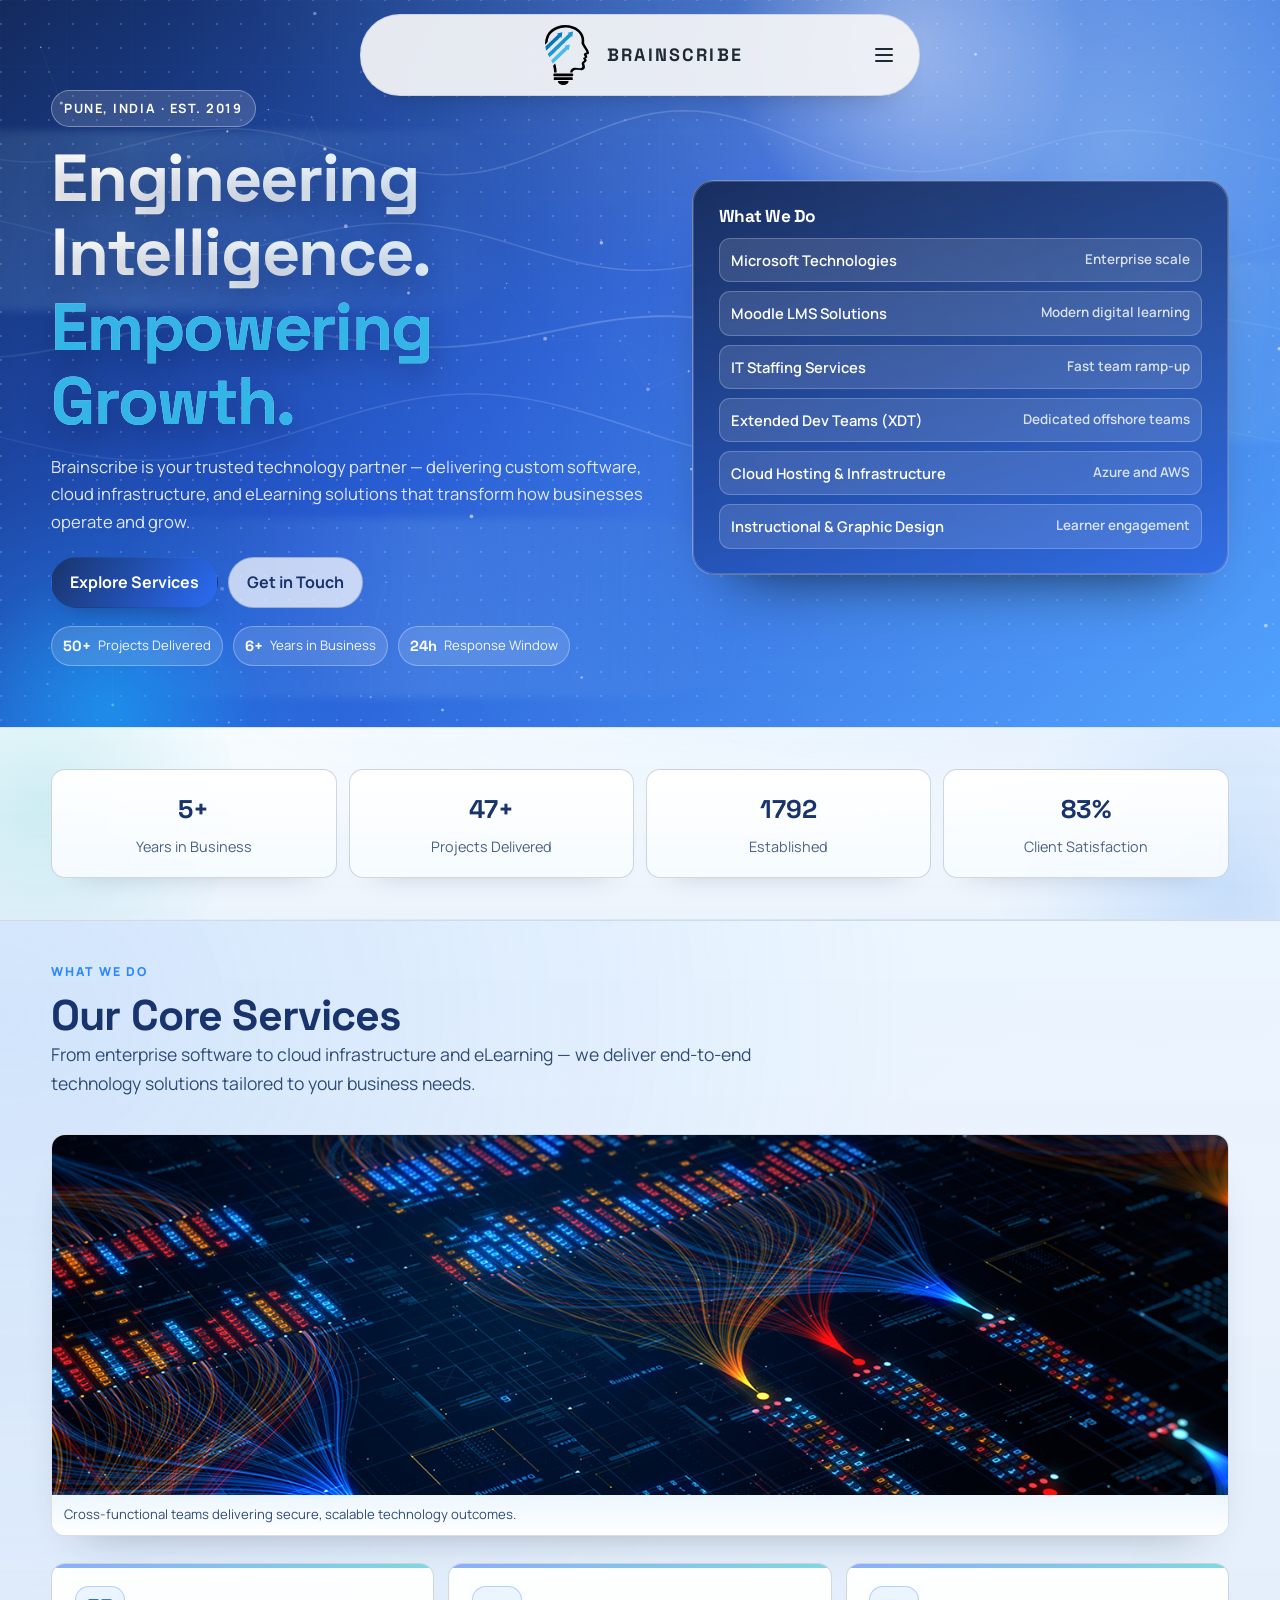
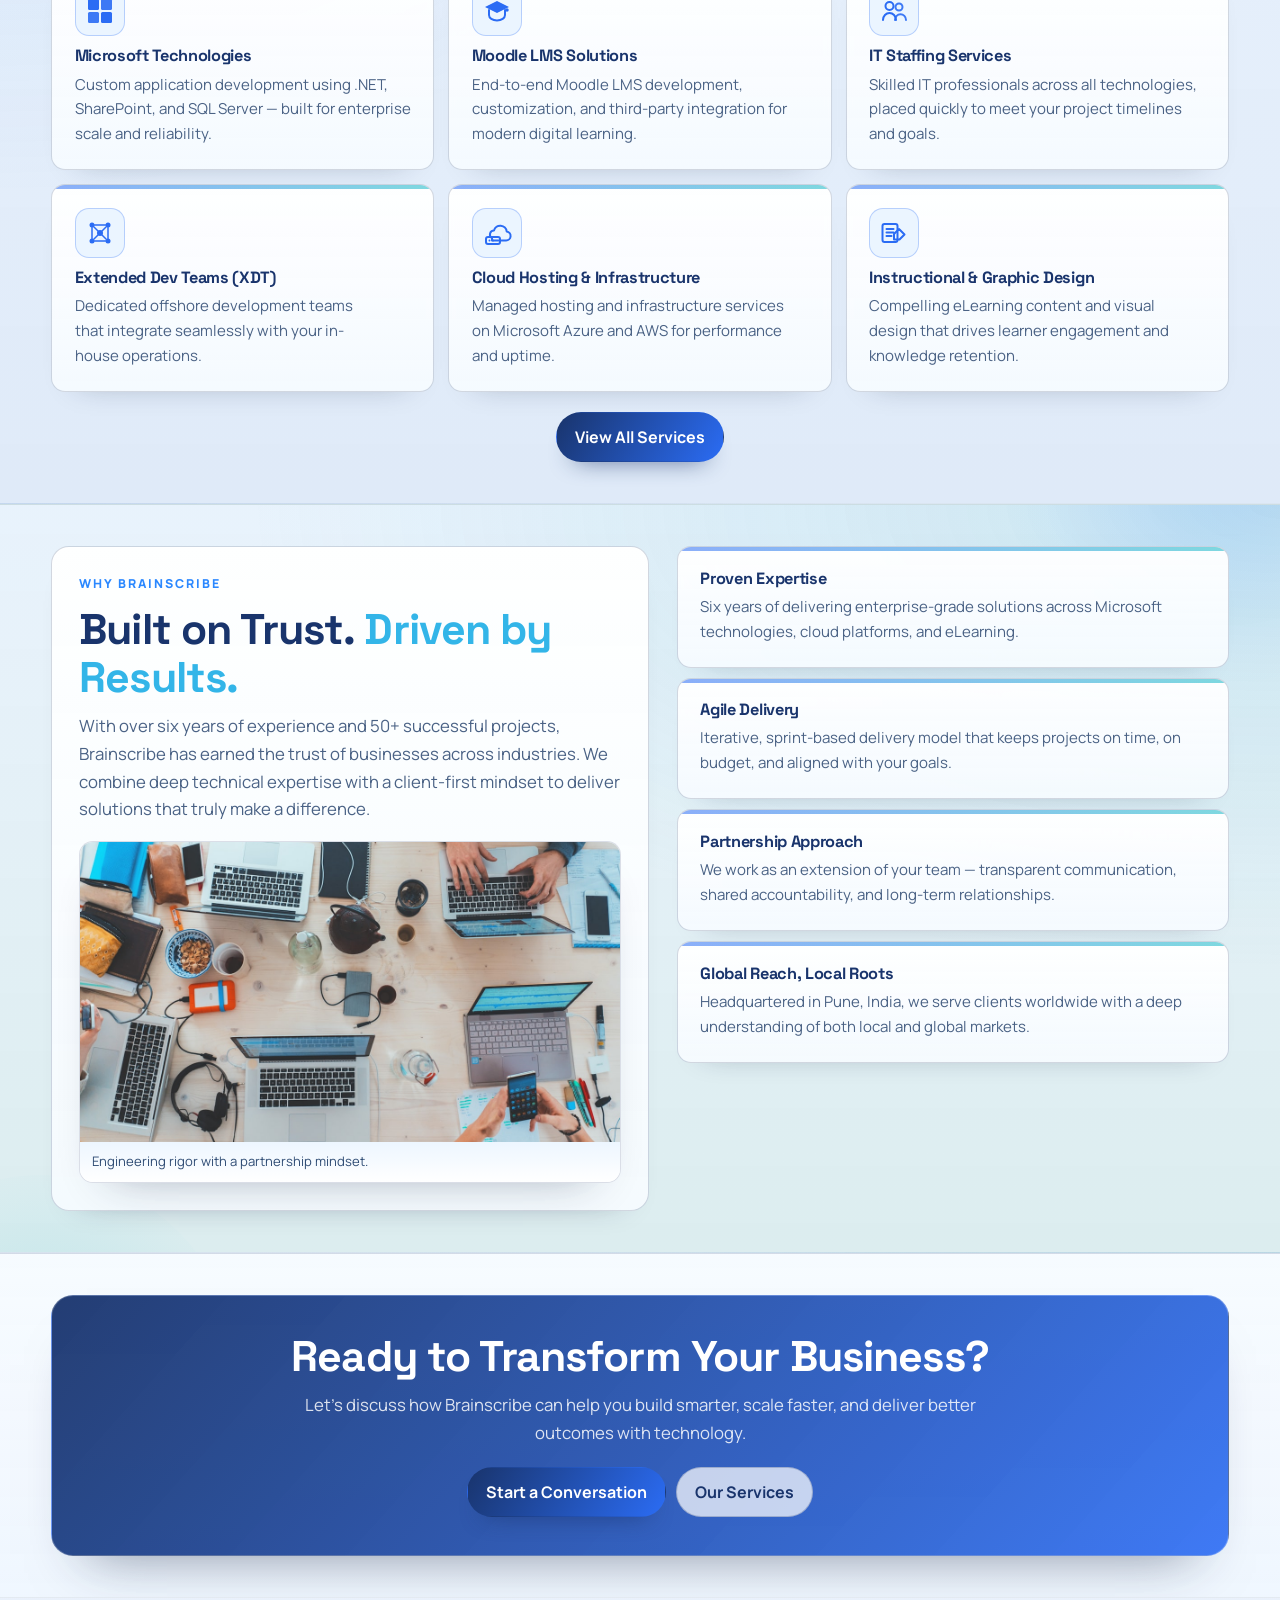
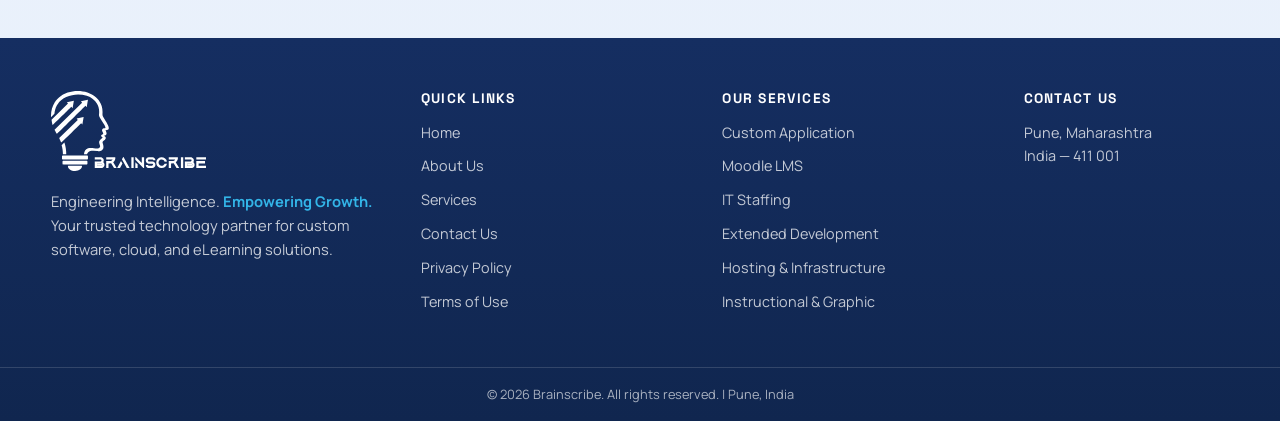
==== index.html @ a289b47d "added icons in index" ====
<!doctype html>
<html lang="en">
<head>
  <meta charset="UTF-8">
  <meta name="viewport" content="width=device-width, initial-scale=1.0">
  <title>Brainscribe Solutions LLP — IT Services & Custom Application Development</title>
  <link rel="preconnect" href="https://fonts.googleapis.com">
  <link rel="preconnect" href="https://fonts.gstatic.com" crossorigin>
  <link href="https://fonts.googleapis.com/css2?family=Manrope:wght@400;600;700;800&family=Space+Grotesk:wght@500;600;700&display=swap" rel="stylesheet">
  <link rel="stylesheet" href="styles.css">
</head>
<body class="home-page">
<header class="site-header">
    <div class="container top">
      <span class="top-spacer" aria-hidden="true"></span>
      <a class="center-brand" href="index.html" aria-label="Brainscribe Home">
        <img class="center-brand-mark" src="images/Brainscribe-Logo-Head.svg" alt="" aria-hidden="true">
        <span>Brainscribe</span>
      </a>
      <button class="menu-btn" id="menuBtn" aria-expanded="false" aria-label="Menu">
        <svg width="20" height="20" viewBox="0 0 20 20" fill="none"><path d="M3 5.5H17M3 10H17M3 14.5H17" stroke="currentColor" stroke-width="1.8" stroke-linecap="round"/></svg>
      </button>
      <nav class="nav-links" id="menu" aria-hidden="true">
        <div class="menu-panel" role="dialog" aria-modal="true" aria-label="Site menu">
          <div class="menu-shell">
            <div class="menu-head">
              <a class="menu-brand" href="index.html" aria-label="Brainscribe Home"><img class="menu-brand-mark" src="images/Brainscribe-Logo-Head.svg" alt="Brainscribe"></a>
              <p class="menu-title">Brainscribe</p>
              <button class="menu-close" type="button" aria-label="Close menu">&times;</button>
            </div>
            <div class="menu-body">
              <div class="menu-links-col">
                <a class="active" href="index.html"><span class="menu-link-title">Home</span><span class="menu-link-meta">Start here</span></a>
                <a href="about.html"><span class="menu-link-title">About Us</span><span class="menu-link-meta">Who we are</span></a>
                <a href="services.html"><span class="menu-link-title">Services</span><span class="menu-link-meta">What we do</span></a>
                <div class="menu-service-links">
                  <a class="menu-sub-link" href="service-custom-application.html">01. Custom Application</a>
                  <a class="menu-sub-link" href="service-moodle-lms.html">02. Moodle LMS</a>
                  <a class="menu-sub-link" href="service-it-staffing.html">03. IT Staffing</a>
                  <a class="menu-sub-link" href="service-extended-development.html">04. Extended Development</a>
                  <a class="menu-sub-link" href="service-hosting-infrastructure.html">05. Hosting &amp; Infrastructure</a>
                  <a class="menu-sub-link" href="service-instructional-graphic.html">06. Instructional &amp; Graphic</a>
                </div>
                <a href="contact.html"><span class="menu-link-title">Contact Us</span><span class="menu-link-meta">Let's talk</span></a>
                <a class="menu-cta-btn" href="contact.html">
                  <span>Get in Touch</span>
                  <span aria-hidden="true">&rarr;</span>
                </a>
              </div>
              <a class="menu-story-card" href="about.html">
                <img src="images/about-strategy-session.jpg" alt="Brainscribe team at work">
                <span class="menu-story-chip">Our Story</span>
                <span class="menu-story-meta">Engineering Intelligence. Empowering Growth.</span>
              </a>
            </div>
            <div class="menu-foot">
              <span class="menu-foot-line" aria-hidden="true"></span>
            </div>
          </div>
        </div>
      </nav>
    </div>
  </header>

  <main>
    <section class="page-hero home-hero" id="homeHero">
      <canvas class="hero-canvas" id="heroCanvas" aria-hidden="true"></canvas>
      <div class="hero-grid-overlay" aria-hidden="true"></div>
      <div class="hero-noise" aria-hidden="true"></div>
      <div class="hero-beam beam-a" aria-hidden="true"></div>
      <div class="hero-beam beam-b" aria-hidden="true"></div>
      <div class="hero-beam beam-c" aria-hidden="true"></div>
      <div class="hero-glow glow-a" aria-hidden="true"></div>
      <div class="hero-glow glow-b" aria-hidden="true"></div>

      <div class="container hero-grid">
        <div class="reveal">
          <div class="eyebrow">Pune, India · Est. 2019</div>
          <h1>Engineering Intelligence. <span class="text-accent-cyan">Empowering Growth.</span></h1>
          <p class="hero-copy">Brainscribe is your trusted technology partner — delivering custom software, cloud infrastructure, and eLearning solutions that transform how businesses operate and grow.</p>
          <div class="actions">
            <a class="button primary" href="services.html">Explore Services</a>
            <a class="button secondary" href="contact.html">Get in Touch</a>
          </div>
          <div class="hero-pulse-row reveal">
            <span><b>50+</b> Projects Delivered</span>
            <span><b>6+</b> Years in Business</span>
            <span><b>24h</b> Response Window</span>
          </div>
        </div>

        <aside class="dark-panel reveal interactive-tilt" data-tilt-strength="4.4">
          <h3>What We Do</h3>
          <ul class="matrix">
            <li>Microsoft Technologies <span>Enterprise scale</span></li>
            <li>Moodle LMS Solutions <span>Modern digital learning</span></li>
            <li>IT Staffing Services <span>Fast team ramp-up</span></li>
            <li>Extended Dev Teams (XDT) <span>Dedicated offshore teams</span></li>
            <li>Cloud Hosting & Infrastructure <span>Azure and AWS</span></li>
            <li>Instructional & Graphic Design <span>Learner engagement</span></li>
          </ul>
        </aside>
      </div>
    </section>

    <section class="section band-a">
      <div class="container stat-grid reveal">
        <article class="stat-card"><b data-count="6" data-suffix="+">6+</b><span>Years in Business</span></article>
        <article class="stat-card"><b data-count="50" data-suffix="+">50+</b><span>Projects Delivered</span></article>
        <article class="stat-card"><b data-count="2019">2019</b><span>Established</span></article>
        <article class="stat-card"><b data-count="100" data-suffix="%">100%</b><span>Client Satisfaction</span></article>
      </div>
    </section>

    <section class="section band-b">
      <div class="container">
        <div class="section-head reveal">
          <p class="kicker">What We Do</p>
          <h2>Our Core Services</h2>
          <p class="intro">From enterprise software to cloud infrastructure and eLearning — we deliver end-to-end technology solutions tailored to your business needs.</p>
        </div>

        <figure class="media-frame media-frame-wide reveal">
          <img src="images/home-core-services.jpg" alt="Brainscribe team collaborating on digital product strategy">
          <figcaption>Cross-functional teams delivering secure, scalable technology outcomes.</figcaption>
        </figure>

        <div class="grid-3 core-services-grid">
          <article class="card reveal"><img class="service-overview-icon core-service-icon" src="images/services-icon-microsoft.svg" alt="" aria-hidden="true"><h3>Microsoft Technologies</h3><p>Custom application development using .NET, SharePoint, and SQL Server — built for enterprise scale and reliability.</p></article>
          <article class="card reveal"><img class="service-overview-icon core-service-icon" src="images/services-icon-moodle.svg" alt="" aria-hidden="true"><h3>Moodle LMS Solutions</h3><p>End-to-end Moodle LMS development, customization, and third-party integration for modern digital learning.</p></article>
          <article class="card reveal"><img class="service-overview-icon core-service-icon" src="images/services-icon-staffing.svg" alt="" aria-hidden="true"><h3>IT Staffing Services</h3><p>Skilled IT professionals across all technologies, placed quickly to meet your project timelines and goals.</p></article>
          <article class="card reveal"><img class="service-overview-icon core-service-icon" src="images/services-icon-xdt.svg" alt="" aria-hidden="true"><h3>Extended Dev Teams (XDT)</h3><p>Dedicated offshore development teams that integrate seamlessly with your in-house operations.</p></article>
          <article class="card reveal"><img class="service-overview-icon core-service-icon" src="images/services-icon-hosting.svg" alt="" aria-hidden="true"><h3>Cloud Hosting & Infrastructure</h3><p>Managed hosting and infrastructure services on Microsoft Azure and AWS for performance and uptime.</p></article>
          <article class="card reveal"><img class="service-overview-icon core-service-icon" src="images/services-icon-instructional.svg" alt="" aria-hidden="true"><h3>Instructional & Graphic Design</h3><p>Compelling eLearning content and visual design that drives learner engagement and knowledge retention.</p></article>
        </div>

        <div class="actions actions-center mt-20">
          <a class="button primary" href="services.html">View All Services</a>
        </div>
      </div>
    </section>

    <section class="section band-c">
      <div class="container split">
        <article class="panel reveal">
          <p class="kicker">Why Brainscribe</p>
          <h2>Built on Trust. <span class="text-accent-cyan">Driven by Results.</span></h2>
          <p>With over six years of experience and 50+ successful projects, Brainscribe has earned the trust of businesses across industries. We combine deep technical expertise with a client-first mindset to deliver solutions that truly make a difference.</p>
          <figure class="media-frame mt-14">
            <img src="images/home-trust-team.jpg" alt="Technology professionals working together at Brainscribe">
            <figcaption>Engineering rigor with a partnership mindset.</figcaption>
          </figure>
        </article>

        <div class="grid-3 single-col-grid reveal">
          <article class="card"><h3>Proven Expertise</h3><p>Six years of delivering enterprise-grade solutions across Microsoft technologies, cloud platforms, and eLearning.</p></article>
          <article class="card"><h3>Agile Delivery</h3><p>Iterative, sprint-based delivery model that keeps projects on time, on budget, and aligned with your goals.</p></article>
          <article class="card"><h3>Partnership Approach</h3><p>We work as an extension of your team — transparent communication, shared accountability, and long-term relationships.</p></article>
          <article class="card"><h3>Global Reach, Local Roots</h3><p>Headquartered in Pune, India, we serve clients worldwide with a deep understanding of both local and global markets.</p></article>
        </div>
      </div>
    </section>

    <section class="section cta-band">
      <div class="container reveal">
        <h2>Ready to Transform Your Business?</h2>
        <p>Let's discuss how Brainscribe can help you build smarter, scale faster, and deliver better outcomes with technology.</p>
        <div class="actions">
          <a class="button primary" href="contact.html">Start a Conversation</a>
          <a class="button secondary" href="services.html">Our Services</a>
        </div>
      </div>
    </section>
  </main>

  <footer class="mega-footer">
    <div class="upper">
      <div class="container footer-grid">
        <div>
          <div class="footer-brand"><img class="footer-logo" src="images/Brainscribe-Logo.svg" alt="Brainscribe"></div>
          <p class="footer-desc">Engineering Intelligence. <span class="text-accent-cyan">Empowering Growth.</span> Your trusted technology partner for custom software, cloud, and eLearning solutions.</p>
        </div>

        <div class="footer-col">
          <h4>Quick Links</h4>
          <ul>
            <li><a href="index.html">Home</a></li>
            <li><a href="about.html">About Us</a></li>
            <li><a href="services.html">Services</a></li>
            <li><a href="contact.html">Contact Us</a></li>
            <li><a href="privacy_policy.html">Privacy Policy</a></li>
            <li><a href="terms_of_use.html">Terms of Use</a></li>
          </ul>
        </div>

        <div class="footer-col">
          <h4>Our Services</h4>
          <ul>
            <li><a href="service-custom-application.html">Custom Application</a></li>
            <li><a href="service-moodle-lms.html">Moodle LMS</a></li>
            <li><a href="service-it-staffing.html">IT Staffing</a></li>
            <li><a href="service-extended-development.html">Extended Development</a></li>
            <li><a href="service-hosting-infrastructure.html">Hosting &amp; Infrastructure</a></li>
            <li><a href="service-instructional-graphic.html">Instructional &amp; Graphic</a></li>
          </ul>
        </div>

        <div class="footer-col">
          <h4>Contact Us</h4>
          <ul>
            <li><p>Pune, Maharashtra<br>India — 411 001</p></li>
          </ul>
        </div>
      </div>
    </div>

    <div class="footer-bottom">
      <div class="container inner">
        <p>© <span id="year"></span> Brainscribe. All rights reserved. | Pune, India</p>
      </div>
    </div>
  </footer>

  <script src="script.js"></script>
</body>
</html>
---- styles.css ----
:root {
  --ink: #10213f;
  --muted: #4a6285;
  --muted-strong: #304d75;
  --navy: #19346c;
  --navy-dark: #102955;
  --cobalt: #2b6cf4;
  --sky: #2b88ff;
  --sky-light: #7cc2ff;
  --sky-pale: #e9f4ff;
  --line: #d2def2;
  --line-strong: #b8c9ea;
  --surface: #ffffff;
  --surface-soft: #f7fbff;
  --max: 1180px;
  --radius-xl: 22px;
  --radius-lg: 18px;
  --radius-md: 14px;
  --radius-sm: 10px;
  --section-space: clamp(3.8rem, 5.2vw, 5.7rem);
  --shadow-sm: 0 10px 18px -16px rgba(16, 33, 63, 0.38);
  --shadow-md: 0 22px 44px -32px rgba(16, 33, 63, 0.44);
  --shadow-lg: 0 34px 52px -36px rgba(16, 33, 63, 0.5);
}

* {
  box-sizing: border-box;
  margin: 0;
  padding: 0;
}

html {
  scroll-behavior: smooth;
}

body {
  font-family: "Manrope", sans-serif;
  color: var(--ink);
  font-size: 16px;
  line-height: 1.65;
  background:
    radial-gradient(circle at 18% 14%, rgba(43, 108, 244, 0.15), transparent 37%),
    radial-gradient(circle at 84% 8%, rgba(21, 183, 197, 0.12), transparent 36%),
    linear-gradient(180deg, #f8fbff, #edf4ff);
  min-height: 100vh;
  text-rendering: optimizeLegibility;
  -webkit-font-smoothing: antialiased;
}

body.menu-open {
  overflow: hidden;
}

body::before {
  content: "";
  position: fixed;
  inset: 0;
  z-index: -1;
  pointer-events: none;
  background-image:
    linear-gradient(to right, rgba(25, 52, 108, 0.04) 1px, transparent 1px),
    linear-gradient(to bottom, rgba(25, 52, 108, 0.04) 1px, transparent 1px);
  background-size: 56px 56px;
  mask-image: radial-gradient(circle at center, black 35%, transparent 88%);
}

img {
  display: block;
  max-width: 100%;
}

.container {
  width: min(var(--max), 92vw);
  margin: auto;
}

main {
  isolation: isolate;
}

h1,
h2,
h3,
h4 {
  font-family: "Space Grotesk", sans-serif;
  letter-spacing: -0.02em;
  color: var(--navy);
  line-height: 1.12;
}

h1 {
  font-size: clamp(2.15rem, 5.2vw, 4.35rem);
}

h2 {
  font-size: clamp(1.85rem, 3.35vw, 3rem);
}

h3 {
  font-size: clamp(1.08rem, 1.25vw, 1.3rem);
}

h4 {
  font-size: clamp(0.98rem, 0.8vw, 1.1rem);
}

p {
  color: var(--muted);
  font-size: clamp(0.98rem, 0.34vw + 0.92rem, 1.05rem);
}

a {
  color: var(--sky);
}

strong {
  color: var(--navy);
}

.text-accent-cyan {
  color: rgb(51, 181, 232);
}

.page-hero h1 .text-accent-cyan,
.home-hero h1 .text-accent-cyan {
  color: rgb(51, 181, 232);
  -webkit-text-fill-color: rgb(51, 181, 232);
  background: none;
}

.footer-desc .text-accent-cyan {
  color: rgb(51, 181, 232);
  font-weight: 700;
}

.site-header {
  position: fixed;
  top: 0;
  left: 0;
  right: 0;
  z-index: 40;
  background: transparent;
  border: 0;
  box-shadow: none;
  padding-top: clamp(14px, 1.8vw, 20px);
  pointer-events: none;
}

.site-header.is-scrolled {
  padding-top: clamp(9px, 1.1vw, 12px);
}

.top {
  position: relative;
  pointer-events: auto;
  width: min(94vw, 1240px);
  max-width: min(94vw, 1240px);
  margin: 0 auto;
  min-height: 68px;
  display: flex;
  align-items: center;
  justify-content: space-between;
  gap: clamp(14px, 2vw, 34px);
  padding: 0;
  border-radius: 0;
  border: 0;
  border-bottom: 0;
  background: transparent;
  box-shadow: none;
  transition:
    min-height 220ms ease,
    padding 220ms ease,
    border-color 220ms ease,
    border-radius 220ms ease,
    background-color 220ms ease,
    box-shadow 220ms ease;
}

.site-header.is-scrolled .top {
  min-height: 58px;
  padding: 0;
  border: 0;
  border-bottom: 1px solid rgba(219, 239, 255, 0.22);
  border-radius: 0;
  background: rgba(6, 22, 44, 0.4);
  box-shadow: none;
  backdrop-filter: blur(5px) saturate(110%);
}

.brand {
  display: inline-flex;
  align-items: center;
  color: #fff;
  text-decoration: none;
  line-height: 0;
  padding: 0;
}

.brand-logo {
  display: block;
  height: clamp(40px, 3.2vw, 50px);
  width: auto;
  max-width: min(40vw, 280px);
  transition: height 220ms ease;
}

.site-header.is-scrolled .brand-logo {
  height: clamp(36px, 2.9vw, 44px);
}

.nav-links {
  display: flex;
  align-items: center;
  gap: clamp(12px, 1.9vw, 28px);
}

.nav-links a {
  color: rgba(244, 250, 255, 0.82);
  text-decoration: none;
  font-weight: 500;
  font-size: clamp(0.84rem, 0.32vw + 0.77rem, 0.95rem);
  text-transform: none;
  letter-spacing: 0.01em;
  transition: color 0.2s ease, opacity 0.2s ease;
  position: relative;
  white-space: nowrap;
  opacity: 0.86;
}

.nav-links a:not(.button)::after {
  display: none;
}

.nav-links a:not(.button) {
  border-radius: 0;
  padding: 4px 0;
}

.nav-links a:not(.button):hover,
.nav-links a:not(.button).active {
  color:rgb(51, 181, 232);
  background: transparent;
  opacity: 1;
}

.nav-links a:not(.button):hover::after,
.nav-links a:not(.button).active::after {
  transform: none;
}

.site-header .nav-links .button {
  display: none;
}

.button {
  display: inline-flex;
  align-items: center;
  justify-content: center;
  border-radius: 999px;
  padding: 11px 18px;
  font-weight: 700;
  text-decoration: none;
  border: 1px solid transparent;
  position: relative;
  isolation: isolate;
  overflow: hidden;
  transition: transform 0.2s ease, box-shadow 0.2s ease, background-color 0.2s ease;
  white-space: nowrap;
}

.button::after {
  content: "";
  position: absolute;
  inset: -36% -120%;
  border-radius: inherit;
  background: linear-gradient(
    108deg,
    rgba(255, 255, 255, 0) 36%,
    rgba(255, 255, 255, 0.45) 50%,
    rgba(255, 255, 255, 0) 64%
  );
  opacity: 0;
  transform: translateX(-46%) rotate(14deg);
  transition: transform 620ms cubic-bezier(0.23, 1, 0.32, 1), opacity 220ms ease;
  pointer-events: none;
}

.button:hover {
  transform: translateY(-2px);
}

.button:hover::after,
.button:focus-visible::after {
  opacity: 1;
  transform: translateX(54%) rotate(14deg);
}

.button:focus-visible {
  outline: 2px solid var(--sky-light);
  outline-offset: 2px;
}

.button.primary {
  color: #fff;
  background: linear-gradient(122deg, var(--navy), var(--cobalt));
  box-shadow: 0 14px 24px -18px rgba(25, 52, 108, 0.95);
}

.button.primary:hover {
  box-shadow: 0 20px 30px -20px rgba(25, 52, 108, 0.98);
}

.button.secondary {
  color: var(--navy);
  border-color: rgba(25, 52, 108, 0.24);
  background: rgba(255, 255, 255, 0.72);
}

.button.secondary:hover {
  background: rgba(255, 255, 255, 0.95);
}

.menu-btn {
  display: none;
  border: 1px solid rgba(214, 238, 255, 0.48);
  background: rgba(8, 26, 52, 0.44);
  border-radius: var(--radius-sm);
  width: 40px;
  height: 40px;
  color: #f5fbff;
}

.back-to-top {
  position: fixed;
  right: clamp(12px, 2.4vw, 26px);
  bottom: clamp(14px, 2.6vw, 28px);
  z-index: 86;
  width: 46px;
  height: 46px;
  border-radius: 999px;
  border: 1px solid rgba(125, 162, 213, 0.62);
  background: #1d4ed8;
  color: #ffffff;
  display: inline-flex;
  align-items: center;
  justify-content: center;
  padding: 0;
  cursor: pointer;
  box-shadow:
    0 22px 44px -12px rgba(17, 56, 150, 0.7),
    0 10px 22px -10px rgba(17, 56, 150, 0.58),
    0 0 18px rgba(29, 78, 216, 0.28);
  opacity: 0;
  visibility: hidden;
  pointer-events: none;
  transform: translateY(8px) scale(0.96);
  transition:
    opacity 220ms ease,
    transform 220ms ease,
    box-shadow 220ms ease,
    background-color 180ms ease,
    visibility 0s linear 220ms;
}

.back-to-top .back-to-top-icon {
  width: 18px;
  height: 18px;
  display: inline-flex;
  align-items: center;
  justify-content: center;
}

.back-to-top .back-to-top-icon svg {
  width: 18px;
  height: 18px;
  stroke-width: 2.8;
}

.back-to-top.is-visible {
  opacity: 1;
  visibility: visible;
  pointer-events: auto;
  transform: none;
  transition: opacity 220ms ease, transform 220ms ease, box-shadow 220ms ease, background-color 180ms ease;
}

body.menu-open .back-to-top {
  opacity: 0 !important;
  visibility: hidden !important;
  pointer-events: none !important;
  transform: translateY(8px) scale(0.96) !important;
}

.back-to-top:hover {
  transform: translateY(-2px);
  background: #1e40af;
  box-shadow:
    0 26px 48px -12px rgba(17, 56, 150, 0.78),
    0 12px 24px -10px rgba(17, 56, 150, 0.66),
    0 0 22px rgba(37, 99, 235, 0.3);
}

.back-to-top:focus-visible {
  background: #1e40af;
  outline: 2px solid rgba(152, 198, 255, 0.92);
  outline-offset: 2px;
}

.back-to-top:active {
  background: #1e3a8a;
  transform: translateY(0);
  box-shadow:
    0 16px 30px -12px rgba(17, 56, 150, 0.74),
    0 6px 14px -9px rgba(17, 56, 150, 0.6);
}

.section {
  padding: var(--section-space) 0;
  position: relative;
}

.section-head {
  max-width: 780px;
  margin-bottom: clamp(1.2rem, 2vw, 2rem);
}

.section-head h2 {
  max-width: 24ch;
}

.kicker {
  color: var(--sky);
  font-size: 0.77rem;
  font-weight: 800;
  text-transform: uppercase;
  letter-spacing: 0.16em;
  margin-bottom: 10px;
}

.intro {
  font-size: clamp(1rem, 0.44vw + 0.94rem, 1.1rem);
  max-width: 62ch;
  color: var(--muted-strong);
}

.page-hero {
  padding: clamp(5rem, 7vw, 7rem) 0 clamp(3.3rem, 4.8vw, 4.8rem);
  background: linear-gradient(138deg, rgba(25, 52, 108, 0.96), rgba(43, 108, 244, 0.93));
  color: #fff;
  position: relative;
  overflow: hidden;
}

.page-hero::before {
  content: "";
  position: absolute;
  right: -110px;
  top: -120px;
  width: 320px;
  height: 320px;
  border-radius: 999px;
  background: radial-gradient(circle, rgba(124, 194, 255, 0.45), transparent 70%);
  pointer-events: none;
}

.page-hero::after {
  content: "";
  position: absolute;
  left: 8%;
  bottom: -130px;
  width: 360px;
  height: 360px;
  border-radius: 999px;
  background: radial-gradient(circle, rgba(21, 183, 197, 0.2), transparent 75%);
  pointer-events: none;
}

.page-hero .container {
  position: relative;
  z-index: 1;
}

.page-hero p,
.page-hero h1,
.page-hero .eyebrow {
  color: #fff;
}

.page-hero h1 {
  margin-top: 14px;
  max-width: 15ch;
}

.page-hero .eyebrow {
  display: inline-flex;
  border: 1px solid rgba(255, 255, 255, 0.34);
  background: rgba(255, 255, 255, 0.14);
  font-size: 0.8rem;
  font-weight: 700;
  letter-spacing: 0.12em;
  text-transform: uppercase;
  padding: 7px 12px;
  border-radius: 999px;
}

.page-hero .hero-copy {
  max-width: 62ch;
  margin-top: 14px;
  font-size: clamp(1rem, 1.3vw, 1.18rem);
  color: rgba(255, 255, 255, 0.86);
}

.hero-grid {
  display: grid;
  grid-template-columns: 1.06fr 0.94fr;
  gap: clamp(1rem, 2.8vw, 2.4rem);
  align-items: center;
}

.panel,
.card,
.stat-card,
.step {
  backdrop-filter: blur(3px);
}

.panel {
  border: 1px solid var(--line);
  border-radius: var(--radius-lg);
  background: rgba(255, 255, 255, 0.9);
  padding: clamp(1rem, 2vw, 1.6rem);
  box-shadow: var(--shadow-md);
}

.panel h2,
.panel h3 {
  margin-bottom: 10px;
}

.panel p {
  margin-bottom: 12px;
}

.dark-panel {
  border: 1px solid rgba(255, 255, 255, 0.3);
  border-radius: var(--radius-xl);
  background: linear-gradient(168deg, rgba(25, 52, 108, 0.97), rgba(43, 108, 244, 0.93));
  color: #fff;
  padding: clamp(1.1rem, 2vw, 1.7rem);
  box-shadow: var(--shadow-lg);
}

.dark-panel h3 {
  color: #fff;
  margin-bottom: 12px;
}

.matrix {
  list-style: none;
  display: grid;
  gap: 9px;
}

.matrix li {
  display: flex;
  justify-content: space-between;
  gap: 10px;
  border: 1px solid rgba(255, 255, 255, 0.22);
  border-radius: 11px;
  padding: 9px 11px;
  background: rgba(255, 255, 255, 0.12);
  font-size: 0.92rem;
  font-weight: 600;
  color: #fff;
}

.matrix span {
  color: rgba(255, 255, 255, 0.8);
  font-size: 0.84rem;
}

.actions {
  display: flex;
  gap: 10px;
  flex-wrap: wrap;
  margin-top: 22px;
}

.stat-grid {
  position: relative;
  display: grid;
  grid-template-columns: repeat(4, minmax(0, 1fr));
  gap: 12px;
  overflow: visible;
}

.stat-card {
  border: 1px solid var(--line);
  border-radius: var(--radius-md);
  background: rgba(255, 255, 255, 0.84);
  padding: 18px 14px;
  text-align: center;
  box-shadow: var(--shadow-sm);
}

.stat-card b {
  display: block;
  font-size: clamp(1.45rem, 2vw, 2rem);
  color: var(--navy);
  font-family: "Space Grotesk", sans-serif;
  margin-bottom: 2px;
}

.stat-card span {
  color: var(--muted);
  font-size: 0.9rem;
}

.counter-confetti-layer {
  position: absolute;
  inset: 0;
  pointer-events: none;
  overflow: visible;
  z-index: 3;
}

.counter-confetti-piece {
  position: absolute;
  background: var(--c, #2b6cf4);
  border-radius: 2px;
  opacity: 0;
  transform: translate(-50%, -50%) translate3d(0, 0, 0) rotate(0deg) scale(0.86);
  will-change: transform, opacity;
  animation: counterConfettiFall 1600ms cubic-bezier(0.05, 0.82, 0.25, 1) forwards;
}

.grid-3 {
  display: grid;
  grid-template-columns: repeat(3, minmax(0, 1fr));
  gap: 14px;
}

.core-services-grid {
  margin-top: clamp(1rem, 2.2vw, 1.7rem);
}

.card {
  border: 1px solid var(--line);
  border-radius: var(--radius-md);
  background: rgba(255, 255, 255, 0.84);
  padding: clamp(1rem, 1.8vw, 1.25rem);
  box-shadow: var(--shadow-sm);
  transition: transform 0.24s ease, border-color 0.24s ease, box-shadow 0.24s ease;
  position: relative;
  overflow: hidden;
}

.card::before {
  content: "";
  position: absolute;
  left: 0;
  top: 0;
  width: 100%;
  height: 4px;
  background: linear-gradient(90deg, rgba(43, 108, 244, 0.55), rgba(21, 183, 197, 0.55));
}

.card:hover {
  transform: translateY(-5px);
  border-color: rgba(43, 108, 244, 0.42);
  box-shadow: var(--shadow-md);
}

.icon {
  width: 40px;
  height: 40px;
  border-radius: 11px;
  background: linear-gradient(145deg, rgba(43, 108, 244, 0.22), rgba(21, 183, 197, 0.2));
  display: inline-flex;
  align-items: center;
  justify-content: center;
  font: 700 0.95rem/1 "Space Grotesk", sans-serif;
  color: var(--navy);
  margin-bottom: 11px;
}

.card h3 {
  font-size: clamp(1.02rem, 1vw, 1.2rem);
  margin-bottom: 7px;
}

.card p {
  font-size: 0.94rem;
}

.card ul {
  margin-top: 10px;
  margin-left: 18px;
  color: var(--muted);
  font-size: 0.9rem;
}

.card code {
  font-size: 0.82rem;
  color: var(--navy);
  background: rgba(25, 52, 108, 0.06);
  padding: 2px 6px;
  border-radius: 6px;
}

.split {
  display: grid;
  grid-template-columns: 1.04fr 0.96fr;
  gap: 14px;
  align-items: start;
}

.pills {
  display: flex;
  gap: 8px;
  flex-wrap: wrap;
}

.pills span {
  border: 1px solid rgba(25, 52, 108, 0.2);
  background: #fff;
  border-radius: 999px;
  padding: 6px 10px;
  font-size: 0.82rem;
  color: var(--navy);
  font-weight: 700;
}

.kpis {
  display: grid;
  grid-template-columns: repeat(2, minmax(0, 1fr));
  gap: 10px;
}

.kpi {
  border: 1px solid rgba(25, 52, 108, 0.2);
  border-radius: 14px;
  background: linear-gradient(145deg, rgba(25, 52, 108, 0.96), rgba(43, 108, 244, 0.94));
  color: #fff;
  padding: 15px;
  min-height: 110px;
  display: flex;
  flex-direction: column;
  justify-content: flex-end;
}

.kpi b {
  font: 700 clamp(1.45rem, 2.2vw, 2rem)/1 "Space Grotesk", sans-serif;
  margin-bottom: 7px;
}

.kpi span {
  font-size: 0.85rem;
  color: rgba(255, 255, 255, 0.85);
}

.timeline {
  display: grid;
  grid-template-columns: repeat(4, minmax(0, 1fr));
  gap: 12px;
}

.step {
  border: 1px solid var(--line);
  border-radius: 14px;
  background: rgba(255, 255, 255, 0.82);
  padding: 16px;
  box-shadow: var(--shadow-sm);
}

.step .n {
  width: 33px;
  height: 33px;
  border-radius: 9px;
  background: linear-gradient(145deg, var(--cobalt), var(--navy));
  color: #fff;
  display: inline-flex;
  align-items: center;
  justify-content: center;
  font: 700 0.9rem/1 "Space Grotesk", sans-serif;
  margin-bottom: 12px;
}

.step h4 {
  margin-bottom: 7px;
}

.step p {
  font-size: 0.9rem;
}

/* About Milestone Timeline */
.milestone-timeline {
  position: relative;
  margin-top: clamp(1.1rem, 2vw, 1.7rem);
  display: grid;
  gap: 14px;
}

.milestone-timeline::before {
  content: "";
  position: absolute;
  left: 50%;
  top: 8px;
  bottom: 8px;
  width: 2px;
  transform: translateX(-50%);
  background: linear-gradient(180deg, rgba(43, 108, 244, 0.64), rgba(43, 108, 244, 0.08));
}

.milestone-item {
  position: relative;
  border: 1px solid rgba(25, 52, 108, 0.16);
  border-radius: 14px;
  background: linear-gradient(180deg, rgba(255, 255, 255, 0.95), rgba(238, 247, 255, 0.9));
  box-shadow: var(--shadow-sm);
  width: calc(50% - 30px);
  min-height: 164px;
  padding: 16px;
}

.milestone-item.left {
  margin-right: auto;
}

.milestone-item.right {
  margin-left: auto;
}

.milestone-item::before {
  content: "";
  position: absolute;
  top: 29px;
  width: 30px;
  height: 2px;
  background: rgba(43, 108, 244, 0.5);
}

.milestone-item.left::before {
  right: -30px;
}

.milestone-item.right::before {
  left: -30px;
}

.milestone-item::after {
  content: "";
  position: absolute;
  top: 20px;
  width: 14px;
  height: 14px;
  border-radius: 999px;
  background: #fff;
  border: 3px solid rgba(43, 108, 244, 0.88);
  box-shadow: 0 0 0 6px rgba(43, 108, 244, 0.12);
}

.milestone-item.left::after {
  right: -40px;
}

.milestone-item.right::after {
  left: -40px;
}

.milestone-item .n {
  width: 42px;
  height: 42px;
  border-radius: 11px;
  background: linear-gradient(145deg, var(--cobalt), var(--navy));
  color: #fff;
  display: inline-flex;
  align-items: center;
  justify-content: center;
  font: 700 0.92rem/1 "Space Grotesk", sans-serif;
  margin-bottom: 10px;
}

.milestone-item h4 {
  margin-bottom: 7px;
}

.milestone-item p {
  margin: 0;
  font-size: 0.92rem;
}

.service-nav {
  position: sticky;
  top: 86px;
  z-index: 20;
  background: rgba(255, 255, 255, 0.94);
  border-top: 1px solid var(--line);
  border-bottom: 1px solid var(--line);
  backdrop-filter: blur(10px);
}

.service-nav .inner {
  display: flex;
  gap: 8px;
  overflow-x: auto;
  padding: 12px 0;
  scrollbar-width: none;
}

.service-nav .inner::-webkit-scrollbar {
  display: none;
}

.service-nav a {
  flex-shrink: 0;
  border: 1px solid var(--line);
  border-radius: 999px;
  padding: 7px 12px;
  text-decoration: none;
  color: var(--muted);
  font-size: 0.82rem;
  font-weight: 700;
  background: #fff;
  transition: 0.2s ease;
}

.service-nav a:hover {
  color: var(--navy);
  background: var(--sky-pale);
  border-color: var(--line-strong);
}

.services-showcase .container {
  display: grid;
  gap: 14px;
}

.services-overview-grid {
  display: grid;
  grid-template-columns: repeat(3, minmax(0, 1fr));
  gap: 14px;
}

.service-overview-tile {
  display: flex;
  flex-direction: column;
  gap: 10px;
  height: 100%;
}

.service-overview-head {
  display: flex;
  align-items: center;
  gap: 8px;
}

.service-overview-index {
  width: 30px;
  height: 30px;
  border-radius: 9px;
  background: linear-gradient(145deg, var(--cobalt), var(--navy));
  color: #fff;
  font: 700 0.78rem/1 "Space Grotesk", sans-serif;
  display: inline-flex;
  align-items: center;
  justify-content: center;
}

.service-overview-icon {
  width: 38px;
  height: 38px;
  border-radius: 11px;
  padding: 6px;
  border: 1px solid rgba(43, 108, 244, 0.28);
  background: rgba(233, 244, 255, 0.9);
}

.services-overview-page .service-overview-icon {
  width: 50px;
  height: 50px;
  border-radius: 14px;
  padding: 8px;
}

.core-services-grid .core-service-icon {
  width: 50px;
  height: 50px;
  border-radius: 14px;
  padding: 8px;
  margin-bottom: 11px;
}

.service-overview-points {
  margin: 4px 0 2px 18px;
  color: var(--muted);
  display: grid;
  gap: 4px;
  font-size: 0.9rem;
}

.service-overview-tile .button {
  margin-top: auto;
}

.service-feature-layout {
  align-items: stretch;
}

.service-feature-media {
  margin: 0;
  border: 1px solid rgba(25, 52, 108, 0.14);
  border-radius: 14px;
  overflow: hidden;
  background: rgba(244, 250, 255, 0.9);
  display: grid;
  grid-template-rows: 1fr auto;
}

.service-feature-media img {
  width: 100%;
  height: 100%;
  min-height: 320px;
  object-fit: cover;
  display: block;
}

.service-feature-media figcaption {
  padding: 9px 12px 10px;
  color: var(--muted-strong);
  font-size: 0.85rem;
  font-weight: 600;
  line-height: 1.4;
}

.service-feature-card {
  display: flex;
  flex-direction: column;
  min-height: 100%;
}

.service-feature-meta {
  display: inline-flex;
  align-items: center;
  gap: 8px;
  margin: 2px 0 10px;
}

.service-feature-icon {
  width: 36px;
  height: 36px;
  border-radius: 10px;
  padding: 6px;
  border: 1px solid rgba(34, 100, 196, 0.26);
  background: rgba(229, 241, 255, 0.84);
}

.service-feature-meta .section-tag {
  margin: 0;
}

.service-feature-card .service-discuss-btn {
  margin-top: 24px;
  align-self: flex-start;
}

.service-detail-highlights {
  margin: 10px 0 14px 18px;
  color: var(--muted);
  display: grid;
  gap: 6px;
}

.service-snapshot-grid {
  display: grid;
  grid-template-columns: repeat(3, minmax(0, 1fr));
  gap: 12px;
}

.service-snapshot-card h4 {
  margin-bottom: 6px;
}

.service-value-grid {
  display: grid;
  grid-template-columns: repeat(2, minmax(0, 1fr));
  gap: 12px;
}

.service-value-card h3 {
  margin-bottom: 6px;
}

.service-process-steps {
  margin-top: 4px;
}

.service-scope-subhead {
  margin-top: 14px;
  margin-bottom: 8px;
}

.service-detail-page .page-hero h1 {
  max-width: 19ch;
}

.service-detail-page .service-feature-band,
.service-detail-page .service-snapshot-band,
.service-detail-page .service-value-band,
.service-detail-page .service-process-band,
.service-detail-page .service-scope-band {
  position: relative;
  border-top: 1px solid rgba(20, 49, 95, 0.16);
  border-bottom: 1px solid rgba(20, 49, 95, 0.12);
}

.service-detail-page .service-feature-band {
  background:
    radial-gradient(120% 130% at 100% 0%, rgba(73, 152, 243, 0.17), transparent 62%),
    linear-gradient(180deg, rgba(247, 252, 255, 0.97), rgba(238, 247, 255, 0.92));
}

.service-detail-page .service-snapshot-band {
  background:
    radial-gradient(120% 130% at 0% 10%, rgba(87, 163, 241, 0.16), transparent 62%),
    linear-gradient(180deg, rgba(241, 249, 255, 0.96), rgba(232, 243, 255, 0.9));
}

.service-detail-page .service-value-band {
  background:
    radial-gradient(130% 120% at 100% 12%, rgba(79, 177, 196, 0.16), transparent 62%),
    linear-gradient(180deg, rgba(236, 246, 255, 0.96), rgba(227, 240, 255, 0.9));
}

.service-detail-page .service-process-band {
  background:
    radial-gradient(120% 130% at 8% 0%, rgba(68, 143, 234, 0.14), transparent 64%),
    linear-gradient(180deg, rgba(244, 250, 255, 0.95), rgba(234, 244, 255, 0.9));
}

.service-detail-page .service-scope-band {
  background:
    radial-gradient(120% 120% at 100% 0%, rgba(70, 157, 235, 0.14), transparent 64%),
    linear-gradient(180deg, rgba(239, 248, 255, 0.96), rgba(230, 241, 255, 0.9));
}

.service-detail-page .service-feature-band::before,
.service-detail-page .service-snapshot-band::before,
.service-detail-page .service-value-band::before,
.service-detail-page .service-process-band::before,
.service-detail-page .service-scope-band::before {
  content: "";
  position: absolute;
  left: 0;
  right: 0;
  top: 0;
  height: 3px;
  background: linear-gradient(90deg, rgba(44, 108, 244, 0.14), rgba(52, 181, 232, 0.26), rgba(44, 108, 244, 0.14));
  pointer-events: none;
}

.services-accordion {
  display: grid;
  gap: 12px;
}

.service-accordion-item {
  border: 1px solid rgba(19, 52, 103, 0.16);
  border-radius: 16px;
  background: linear-gradient(180deg, rgba(255, 255, 255, 0.96), rgba(243, 249, 255, 0.92));
  box-shadow: var(--shadow-sm);
  padding: 0;
  overflow: hidden;
  transition: border-color 220ms ease, box-shadow 220ms ease, background-color 220ms ease;
}

.service-accordion-item.is-open {
  border-color: rgba(37, 99, 235, 0.38);
  box-shadow: var(--shadow-md);
  background: linear-gradient(180deg, rgba(245, 251, 255, 0.98), rgba(234, 244, 255, 0.94));
}

.service-main-trigger {
  width: 100%;
  border: 0;
  background: linear-gradient(180deg, rgba(255, 255, 255, 0.96), rgba(238, 246, 255, 0.92));
  color: var(--navy);
  display: flex;
  align-items: center;
  justify-content: space-between;
  gap: 10px;
  padding: 14px 16px;
  text-align: left;
  cursor: pointer;
}

.service-main-trigger:focus-visible {
  outline: 2px solid rgba(29, 78, 216, 0.5);
  outline-offset: -2px;
}

.service-main-label {
  display: inline-flex;
  align-items: baseline;
  gap: 8px;
}

.service-main-index {
  font: 700 0.82rem/1 "Space Grotesk", sans-serif;
  letter-spacing: 0.06em;
  color: var(--muted-strong);
}

.service-main-title {
  font: 700 1.02rem/1.2 "Space Grotesk", sans-serif;
  color: var(--navy);
}

.service-main-icon {
  width: 28px;
  height: 28px;
  border-radius: 999px;
  border: 1px solid rgba(25, 52, 108, 0.22);
  background: rgba(255, 255, 255, 0.9);
  color: var(--navy);
  display: inline-flex;
  align-items: center;
  justify-content: center;
  font-size: 1.05rem;
  font-weight: 700;
  line-height: 1;
  transition: transform 220ms ease, background-color 220ms ease;
}

.service-accordion-item.is-open .service-main-icon {
  transform: rotate(45deg);
  background: rgba(37, 99, 235, 0.12);
}

.service-main-panel {
  display: none;
  padding: 10px;
}

.service-accordion-item.is-open .service-main-panel {
  display: block;
}

.service-accordion-index {
  display: inline-flex;
  align-items: center;
  justify-content: center;
  width: 34px;
  height: 34px;
  border-radius: 10px;
  background: linear-gradient(145deg, var(--cobalt), var(--navy));
  color: #fff;
  font: 700 0.82rem/1 "Space Grotesk", sans-serif;
}

.service-accordion-label {
  display: grid;
  gap: 3px;
}

.service-accordion-label strong {
  font: 700 1rem/1.15 "Space Grotesk", sans-serif;
  color: var(--navy);
}

.service-accordion-label small {
  color: var(--muted-strong);
  font-size: 0.84rem;
}

.service-summary-card {
  border: 1px solid rgba(158, 196, 255, 0.32);
  border-radius: 13px;
  background: linear-gradient(142deg, #1d4ed8 0%, #1d4ed8 42%, #143a9f 100%);
  color: #fff;
  padding: 12px;
}

.service-summary-head {
  display: grid;
  grid-template-columns: auto minmax(0, 1fr) auto;
  align-items: start;
  gap: 10px;
}

.service-summary-card .service-accordion-index {
  width: 32px;
  height: 32px;
  border-radius: 9px;
  background: rgba(255, 255, 255, 0.18);
  border: 1px solid rgba(255, 255, 255, 0.36);
}

.service-summary-icon {
  width: 32px;
  height: 32px;
  border-radius: 9px;
  padding: 6px;
  border: 1px solid rgba(255, 255, 255, 0.36);
  background: rgba(255, 255, 255, 0.18);
}

.service-summary-card .service-accordion-label strong {
  color: #fff;
}

.service-summary-card .service-accordion-label small {
  color: rgba(230, 240, 255, 0.94);
}

.service-summary-points {
  margin: 10px 0 0 18px;
  color: rgba(243, 248, 255, 0.96);
  display: grid;
  gap: 5px;
}

.service-summary-points li {
  font-size: 0.89rem;
}

.service-accordion-trigger {
  width: 30px;
  height: 30px;
  border-radius: 999px;
  border: 1px solid rgba(255, 255, 255, 0.5);
  background: rgba(255, 255, 255, 0.14);
  color: #fff;
  display: inline-flex;
  align-items: center;
  justify-content: center;
  padding: 0;
  cursor: pointer;
}

.service-accordion-trigger:focus-visible {
  outline: 2px solid rgba(219, 234, 254, 0.95);
  outline-offset: 2px;
}

.service-accordion-icon {
  width: auto;
  height: auto;
  border-radius: 0;
  border: 0;
  display: inline-flex;
  align-items: center;
  justify-content: center;
  color: currentColor;
  font-size: 1.1rem;
  font-weight: 700;
  line-height: 1;
  transition: transform 220ms ease;
}

.service-accordion-item.is-detail-open .service-accordion-icon {
  transform: rotate(45deg);
}

.service-accordion-item.is-open .service-summary-card {
  background: linear-gradient(142deg, #1e40af 0%, #1d4ed8 44%, #143a9f 100%);
}

.service-accordion-panel {
  display: none;
  margin-top: 8px;
}

.service-accordion-item.is-detail-open .service-accordion-panel {
  display: block;
}

.services-carousel {
  position: relative;
  padding: 8px 0 0;
}

.services-carousel-pin {
  position: relative;
  padding: 4px 0 12px;
}

.services-carousel-viewport {
  position: relative;
  overflow: hidden;
  border-radius: 22px;
}

.services-carousel-track {
  display: flex;
  align-items: stretch;
  gap: 14px;
  will-change: transform;
  transition: transform 440ms cubic-bezier(0.22, 0.61, 0.36, 1);
}

.service-carousel-slide {
  min-width: 100%;
  display: grid;
  grid-template-columns: 1.03fr 0.97fr;
  gap: 14px;
  align-items: stretch;
}

.service-carousel-copy,
.service-carousel-media {
  border: 1px solid rgba(19, 52, 103, 0.12);
  border-radius: 18px;
  background: linear-gradient(180deg, rgba(255, 255, 255, 0.96), rgba(244, 250, 255, 0.92));
}

.service-carousel-copy {
  padding: clamp(18px, 2.2vw, 26px);
  display: flex;
  flex-direction: column;
}

.service-carousel-copy h2 {
  margin-bottom: 8px;
}

.service-carousel-copy p {
  margin-bottom: 12px;
}

.service-carousel-copy .button {
  margin-top: auto;
}

.service-carousel-slide.content-only {
  grid-template-columns: minmax(240px, 0.92fr) minmax(0, 1.08fr);
  align-items: stretch;
}

.service-carousel-slide.content-only.reverse .service-overview-card {
  order: 2;
}

.service-carousel-slide.content-only.reverse .service-carousel-copy {
  order: 1;
}

.service-overview-card {
  padding: clamp(18px, 2.2vw, 24px);
  display: flex;
  flex-direction: column;
  justify-content: flex-start;
}

.service-overview-card .service-mini-title {
  margin-top: 0;
}

.service-overview-card .service-feature-list {
  margin-bottom: 0;
}

.service-rich-copy .section-tag {
  display: inline-flex;
  align-self: flex-start;
  margin: 2px 0 10px;
  padding: 6px 10px;
  border: 1px solid rgba(34, 100, 196, 0.26);
  border-radius: 999px;
  font: 700 0.74rem/1 "Space Grotesk", sans-serif;
  letter-spacing: 0.08em;
  text-transform: uppercase;
  color: var(--navy);
  background: rgba(229, 241, 255, 0.84);
}

.service-rich-copy .lead {
  color: var(--muted-strong);
  font-weight: 600;
}

.service-mini-title {
  margin: 10px 0 8px;
  font-size: clamp(1.02rem, 1vw + 0.88rem, 1.2rem);
}

.service-feature-list {
  margin: 8px 0 14px 18px;
  color: var(--muted);
}

.service-feature-list li {
  margin-bottom: 6px;
  font-size: 0.92rem;
}

.sub-service-cards {
  display: grid;
  grid-template-columns: repeat(2, minmax(0, 1fr));
  gap: 10px;
  margin-top: 10px;
}

.sub-service-card {
  border: 1px solid rgba(25, 52, 108, 0.14);
  border-radius: 12px;
  background: linear-gradient(180deg, rgba(255, 255, 255, 0.96), rgba(243, 249, 255, 0.9));
  padding: 11px 12px;
}

.sub-service-card h4 {
  margin-bottom: 6px;
  font-size: 0.92rem;
}

.sub-service-card p {
  margin: 0;
  font-size: 0.88rem;
}

.benefit-pills {
  margin-top: 12px;
  display: flex;
  flex-wrap: wrap;
  gap: 8px;
}

.benefit-pill {
  border: 1px solid rgba(38, 96, 188, 0.22);
  border-radius: 999px;
  background: rgba(227, 240, 255, 0.78);
  color: var(--navy);
  font-size: 0.79rem;
  font-weight: 700;
  letter-spacing: 0.01em;
  padding: 6px 10px;
}

.xdt-steps {
  margin-top: 14px;
  border: 1px solid rgba(25, 52, 108, 0.14);
  border-radius: 12px;
  background: rgba(242, 248, 255, 0.86);
  padding: 12px;
}

.xdt-steps h4 {
  margin-bottom: 8px;
  font-size: 0.92rem;
}

.xdt-steps ol {
  margin-left: 20px;
  color: var(--muted);
  display: grid;
  gap: 6px;
}

.xdt-steps li {
  font-size: 0.88rem;
}

.service-points {
  margin: 8px 0 18px 18px;
  color: var(--muted);
}

.service-points li {
  margin-bottom: 6px;
  font-size: 0.92rem;
}

.service-carousel-media {
  padding: 10px;
  display: grid;
  grid-template-rows: 1fr auto;
  gap: 10px;
}

.service-carousel-media img {
  width: 100%;
  height: 100%;
  min-height: 260px;
  object-fit: cover;
  border-radius: 12px;
  border: 1px solid rgba(25, 52, 108, 0.1);
}

.service-carousel-media figcaption {
  color: var(--muted-strong);
  font-size: 0.86rem;
  font-weight: 600;
  line-height: 1.4;
  padding: 0 4px 2px;
}

.services-carousel-controls {
  margin-top: 12px;
  display: grid;
  grid-template-columns: auto 1fr auto auto;
  align-items: center;
  gap: 10px;
}

.service-carousel-arrow {
  width: 42px;
  height: 42px;
  border-radius: 999px;
  border: 1px solid rgba(15, 42, 84, 0.2);
  background: rgba(255, 255, 255, 0.86);
  color: var(--navy);
  display: inline-flex;
  align-items: center;
  justify-content: center;
  font-size: 1.08rem;
  cursor: pointer;
  transition: transform 220ms ease, box-shadow 220ms ease, opacity 220ms ease, background-color 220ms ease;
}

.service-carousel-arrow:hover:not(:disabled) {
  transform: translateY(-1px);
  background: #fff;
  box-shadow: 0 12px 18px -14px rgba(16, 33, 63, 0.64);
}

.service-carousel-arrow:disabled {
  opacity: 0.38;
  cursor: default;
}

.service-carousel-progress {
  height: 7px;
  border-radius: 999px;
  background: rgba(25, 52, 108, 0.14);
  overflow: hidden;
}

.service-carousel-progress span {
  display: block;
  width: 16.66%;
  height: 100%;
  border-radius: 999px;
  background: linear-gradient(90deg, var(--cobalt), var(--sky));
  transition: width 260ms ease;
}

.service-carousel-counter {
  color: var(--navy);
  font: 700 0.86rem/1 "Space Grotesk", sans-serif;
  letter-spacing: 0.08em;
  text-transform: uppercase;
  white-space: nowrap;
}

@media (max-width: 980px) {
  .services-overview-grid {
    grid-template-columns: repeat(2, minmax(0, 1fr));
  }

  .service-snapshot-grid {
    grid-template-columns: repeat(2, minmax(0, 1fr));
  }

  .service-feature-media img {
    min-height: 280px;
  }

  .service-main-trigger {
    padding: 13px 14px;
  }

  .service-main-title {
    font-size: 0.98rem;
  }

  .service-main-panel {
    padding: 9px;
  }

  .service-summary-head {
    gap: 9px;
  }

  .service-summary-points {
    margin-top: 9px;
    gap: 4px;
  }

  .services-carousel {
    height: auto;
  }

  .services-carousel-pin {
    position: relative;
    top: auto;
    height: auto;
    min-height: 0;
    padding: 0 0 8px;
  }

  .services-carousel-viewport {
    overflow-x: auto;
    overflow-y: visible;
    scrollbar-width: none;
    scroll-snap-type: x mandatory;
    padding-bottom: 4px;
  }

  .services-carousel-viewport::-webkit-scrollbar {
    display: none;
  }

  .services-carousel-track {
    width: max-content;
    transform: none !important;
    gap: 12px;
    padding-right: 12px;
  }

  .service-carousel-slide {
    min-width: min(90vw, 640px);
    grid-template-columns: 1fr;
    scroll-snap-align: start;
  }

  .service-carousel-media img {
    min-height: 220px;
  }

  .sub-service-cards {
    grid-template-columns: 1fr;
  }

  .service-carousel-slide.content-only.reverse .service-overview-card,
  .service-carousel-slide.content-only.reverse .service-carousel-copy {
    order: initial;
  }
}

@media (max-width: 760px) {
  .services-overview-grid {
    grid-template-columns: 1fr;
  }

  .service-snapshot-grid,
  .service-value-grid {
    grid-template-columns: 1fr;
  }

  .service-feature-layout {
    gap: 10px;
  }

  .service-feature-media img {
    height: clamp(190px, 56vw, 280px);
    min-height: 0;
  }

  .service-accordion-item {
    padding: 0;
  }

  .service-main-trigger {
    padding: 12px;
  }

  .service-main-label {
    gap: 7px;
  }

  .service-main-index {
    font-size: 0.76rem;
  }

  .service-main-title {
    font-size: 0.92rem;
  }

  .service-main-icon {
    width: 26px;
    height: 26px;
  }

  .service-main-panel {
    padding: 8px;
  }

  .service-summary-card {
    padding: 10px;
  }

  .service-summary-head {
    gap: 8px;
  }

  .service-accordion-index {
    width: 30px;
    height: 30px;
    border-radius: 9px;
    font-size: 0.76rem;
  }

  .service-accordion-label strong {
    font-size: 0.94rem;
  }

  .service-accordion-label small {
    font-size: 0.8rem;
  }

  .service-summary-icon {
    width: 30px;
    height: 30px;
    padding: 5px;
  }

  .service-summary-points {
    margin-left: 16px;
  }

  .service-summary-points li {
    font-size: 0.84rem;
  }

  .service-accordion-trigger {
    width: 28px;
    height: 28px;
  }

  .services-carousel-viewport {
    overflow: visible;
    scroll-snap-type: none;
    padding-bottom: 0;
  }

  .services-carousel-track {
    display: grid;
    width: 100%;
    gap: 12px;
    padding-right: 0;
  }

  .service-carousel-slide {
    min-width: 100%;
    grid-template-columns: 1fr;
    scroll-snap-align: none;
  }

  .service-carousel-media {
    display: none;
  }

  .services-carousel-controls {
    display: none;
  }
}

.service-block {
  padding: clamp(3rem, 4vw, 4.4rem) 0;
}

.service-block.alt {
  background: linear-gradient(180deg, rgba(233, 244, 255, 0.6), rgba(255, 255, 255, 0.75));
}

.service-layout {
  display: grid;
  grid-template-columns: 1.05fr 0.95fr;
  gap: 14px;
  align-items: start;
}

.badge {
  display: inline-flex;
  align-items: center;
  gap: 6px;
  font-size: 0.78rem;
  font-weight: 800;
  letter-spacing: 0.08em;
  text-transform: uppercase;
  border-radius: 999px;
  padding: 6px 11px;
  background: var(--sky-pale);
  color: var(--navy);
  margin-bottom: 12px;
}

.service-sub {
  color: var(--sky);
  font-size: 0.92rem;
  margin-bottom: 10px;
  font-weight: 700;
}

.checks {
  margin: 10px 0 16px 18px;
  color: var(--muted);
}

.checks li {
  margin-bottom: 6px;
  font-size: 0.92rem;
}

.contact-block {
  border: 1px solid rgba(255, 255, 255, 0.3);
  border-radius: var(--radius-xl);
  padding: 24px;
  background: linear-gradient(132deg, rgba(25, 52, 108, 0.95), rgba(43, 108, 244, 0.9));
  color: #fff;
  display: grid;
  grid-template-columns: 1.05fr 0.95fr;
  gap: 18px;
  box-shadow: var(--shadow-lg);
}

.contact-block h2,
.contact-block h3,
.contact-block p,
.contact-block li,
.contact-block a,
.contact-block label {
  color: #fff;
}

.contact-list {
  list-style: none;
  display: grid;
  gap: 9px;
  margin-top: 14px;
  font-weight: 600;
}

.contact-list a {
  text-decoration: none;
  border-bottom: 1px solid rgba(255, 255, 255, 0.65);
}

.form {
  border: 1px solid rgba(255, 255, 255, 0.3);
  background: rgba(255, 255, 255, 0.12);
  border-radius: 14px;
  padding: 14px;
  display: grid;
  gap: 9px;
}

.form label {
  font-size: 0.84rem;
  font-weight: 600;
}

.form input,
.form textarea {
  width: 100%;
  padding: 10px 11px;
  border: 1px solid rgba(255, 255, 255, 0.45);
  background: rgba(10, 29, 64, 0.35);
  color: #fff;
  border-radius: 10px;
  font: inherit;
}

.form textarea {
  min-height: 90px;
  resize: vertical;
}

.form ::placeholder {
  color: rgba(255, 255, 255, 0.78);
}

.cta-band {
  background: linear-gradient(132deg, rgba(25, 52, 108, 0.95), rgba(43, 108, 244, 0.9));
  color: #fff;
  text-align: center;
  overflow: hidden;
  position: relative;
}

.cta-band::before {
  content: "";
  position: absolute;
  width: 280px;
  height: 280px;
  border-radius: 999px;
  background: radial-gradient(circle, rgba(124, 194, 255, 0.35), transparent 70%);
  right: -90px;
  top: -90px;
}

.cta-band .container {
  position: relative;
  z-index: 1;
}

.cta-band h2,
.cta-band p {
  color: #fff;
}

.cta-band p {
  max-width: 700px;
  margin: 10px auto 0;
  color: rgba(255, 255, 255, 0.84);
}

.cta-band .actions {
  justify-content: center;
}

.mega-footer {
  background: linear-gradient(180deg, #152e61, #10264f);
  color: #fff;
  margin-top: 40px;
}

.mega-footer .upper {
  padding: clamp(2.6rem, 4.2vw, 3.6rem) 0;
}

.footer-grid {
  display: grid;
  grid-template-columns: 1.25fr 1fr 1fr 0.75fr;
  gap: 28px;
}

.footer-brand {
  display: flex;
  align-items: center;
  margin-bottom: 18px;
}

.footer-logo {
  display: block;
  width: auto;
  height: clamp(68px, 6.2vw, 96px);
  max-width: min(78vw, 420px);
  background: transparent;
  filter: brightness(0) invert(1);
}

.footer-desc {
  color: rgba(255, 255, 255, 0.76);
  font-size: 0.92rem;
  max-width: 42ch;
}

.footer-social {
  display: flex;
  gap: 8px;
  margin-top: 14px;
}

.footer-social a {
  width: 34px;
  height: 34px;
  border-radius: 8px;
  background: rgba(255, 255, 255, 0.12);
  color: #fff;
  text-decoration: none;
  display: inline-flex;
  align-items: center;
  justify-content: center;
  font-size: 0.75rem;
  font-weight: 700;
  transition: 0.2s ease;
}

.footer-social a:hover {
  background: rgba(255, 255, 255, 0.23);
}

.footer-col h4 {
  color: #fff;
  margin-bottom: 14px;
  font-size: 0.86rem;
  letter-spacing: 0.09em;
  text-transform: uppercase;
}

.footer-col ul {
  list-style: none;
  display: grid;
  gap: 8px;
}

.footer-col li,
.footer-col a,
.footer-col p {
  color: rgba(255, 255, 255, 0.75);
  text-decoration: none;
  font-size: 0.9rem;
}

.footer-col a:hover {
  color: #fff;
}

.footer-bottom {
  border-top: 1px solid rgba(255, 255, 255, 0.14);
}

.footer-bottom .inner {
  padding: 16px 0;
  display: flex;
  align-items: center;
  justify-content: flex-start;
  gap: 10px;
  flex-wrap: wrap;
}

.footer-bottom p {
  color: rgba(255, 255, 255, 0.64);
  font-size: 0.8rem;
}

.reveal {
  opacity: 0;
  transform: translateY(18px);
  transition: opacity 0.65s ease, transform 0.65s ease;
}

.reveal.in {
  opacity: 1;
  transform: none;
}

@media (max-width: 1080px) {
  .hero-grid,
  .split,
  .service-layout,
  .contact-block {
    grid-template-columns: 1fr;
  }

  .grid-3 {
    grid-template-columns: repeat(2, minmax(0, 1fr));
  }

  .milestone-item {
    width: calc(50% - 24px);
    min-height: 156px;
  }

  .milestone-item::before {
    width: 24px;
  }

  .milestone-item.left::before {
    right: -24px;
  }

  .milestone-item.right::before {
    left: -24px;
  }

  .milestone-item.left::after {
    right: -34px;
  }

  .milestone-item.right::after {
    left: -34px;
  }

  .timeline {
    grid-template-columns: repeat(2, minmax(0, 1fr));
  }

  .stat-grid {
    grid-template-columns: repeat(2, minmax(0, 1fr));
  }

  .footer-grid {
    grid-template-columns: repeat(2, minmax(0, 1fr));
  }
}

@media (max-width: 760px) {
  .site-header {
    padding-top: 10px;
  }

  .top {
    width: min(94vw, 620px);
    max-width: 94vw;
    margin: 0 auto;
    min-height: 64px;
    padding: 0;
    gap: 10px;
    border: 0;
    border-bottom: 0;
    border-radius: 0;
    background: transparent;
    box-shadow: none;
  }

  .site-header.is-scrolled .top {
    min-height: 58px;
    padding: 0;
    border: 0;
    border-bottom: 1px solid rgba(218, 238, 255, 0.2);
    border-radius: 0;
    background: rgba(6, 22, 44, 0.46);
  }

  .brand-logo {
    height: clamp(35px, 7.8vw, 42px);
  }

  .site-header.is-scrolled .brand-logo {
    height: clamp(34px, 7.4vw, 40px);
  }

  .nav-links {
    display: flex;
    position: fixed;
    inset: 0;
    z-index: 48;
    background: rgba(5, 18, 38, 0.96);
    box-shadow: none;
    padding: 108px 24px 34px;
    flex-direction: column;
    align-items: flex-start;
    gap: 16px;
    backdrop-filter: blur(12px) saturate(115%);
    opacity: 0;
    visibility: hidden;
    pointer-events: none;
    transform: translateY(-8px);
    transition: opacity 220ms ease, transform 220ms ease, visibility 0s linear 220ms;
  }

  .nav-links.open {
    opacity: 1;
    visibility: visible;
    pointer-events: auto;
    transform: none;
    transition: opacity 220ms ease, transform 220ms ease;
  }

  .menu-btn {
    display: inline-flex;
    align-items: center;
    justify-content: center;
    position: relative;
    z-index: 52;
    width: 42px;
    height: 42px;
    border-radius: 999px;
    border: 1px solid rgba(209, 236, 255, 0.45);
    background: rgba(8, 26, 52, 0.52);
  }

  .nav-links a:not(.button)::after {
    display: none;
  }

  .nav-links a {
    color: rgba(241, 249, 255, 0.92);
    font-size: clamp(1rem, 1.6vw, 1.08rem);
    font-weight: 500;
    letter-spacing: 0.015em;
    opacity: 0.92;
  }

  .nav-links a:not(.button) {
    border-radius: 0;
    padding: 4px 0;
  }

  .nav-links a:not(.button).active,
  .nav-links a:not(.button):hover {
    color: #fff;
    background: transparent;
    opacity: 1;
  }

  .page-hero {
    padding-top: 86px;
  }

  .milestone-timeline {
    gap: 12px;
  }

  .milestone-timeline::before {
    left: 8px;
    transform: none;
  }

  .milestone-item,
  .milestone-item.left,
  .milestone-item.right {
    width: auto;
    margin-left: 24px;
    margin-right: 0;
    min-height: 148px;
    padding: 14px;
  }

  .milestone-item::before,
  .milestone-item.left::before,
  .milestone-item.right::before {
    left: -15px;
    right: auto;
    width: 15px;
  }

  .milestone-item::after,
  .milestone-item.left::after,
  .milestone-item.right::after {
    left: -25px;
    right: auto;
  }

  .grid-3,
  .timeline,
  .kpis,
  .stat-grid,
  .footer-grid {
    grid-template-columns: 1fr;
  }

  .service-nav {
    top: 96px;
  }

  .back-to-top {
    width: 42px;
    height: 42px;
    right: 12px;
    bottom: 14px;
  }

  .back-to-top .back-to-top-icon,
  .back-to-top .back-to-top-icon svg {
    width: 16px;
    height: 16px;
  }
}

/* Pass 2 Refinements */
[id] {
  scroll-margin-top: 132px;
}

.section-head {
  margin-bottom: clamp(1.4rem, 2.6vw, 2.4rem);
}

.section-head h2,
.page-hero h1 {
  text-wrap: balance;
}

.page-hero .hero-copy,
.panel p,
.card p {
  text-wrap: pretty;
}

.grid-3 > .card,
.service-layout > .panel,
.split > .panel {
  min-height: 100%;
}

.grid-3 > .card {
  display: flex;
  flex-direction: column;
}

.single-col-grid {
  grid-template-columns: 1fr !important;
  gap: 10px !important;
}

.mt-12 {
  margin-top: 12px;
}

.service-layout {
  align-items: stretch;
}

.service-layout .button {
  margin-top: auto;
  align-self: flex-start;
}

.cta-band {
  background: transparent;
  position: relative;
}

.cta-band::before {
  display: none;
}

.cta-band .container {
  background: linear-gradient(132deg, rgba(25, 52, 108, 0.95), rgba(43, 108, 244, 0.9));
  border: 1px solid rgba(255, 255, 255, 0.24);
  border-radius: var(--radius-xl);
  padding: clamp(1.5rem, 3.4vw, 2.35rem);
  box-shadow: var(--shadow-lg);
}

.cta-band .actions {
  margin-top: 20px;
}

.footer-grid {
  align-items: start;
}

.footer-col ul {
  gap: 10px;
}

.footer-col a {
  display: inline-flex;
  transition: color 0.22s ease, transform 0.22s ease;
}

.footer-col a:hover {
  transform: translateX(2px);
}

.footer-bottom .inner {
  justify-content: center;
}

@media (max-width: 760px) {
  [id] {
    scroll-margin-top: 118px;
  }

  .section {
    padding: clamp(3.1rem, 9vw, 3.8rem) 0;
  }

  .page-hero h1 {
    max-width: 100%;
  }

  .actions .button,
  .service-layout .button {
    width: 100%;
  }

  .cta-band .container {
    padding: 1.3rem 1.05rem;
  }
}

@media (prefers-reduced-motion: reduce) {
  html {
    scroll-behavior: auto;
  }

  .reveal {
    opacity: 1;
    transform: none;
    transition: none;
  }

  .card:hover,
  .button:hover {
    transform: none;
  }

  .button::after {
    opacity: 0 !important;
    transform: none !important;
    transition: none !important;
  }

  .milestone-item {
    transition: none !important;
  }

  .back-to-top {
    transition: none !important;
  }
}

.actions-center { justify-content: center; }
.mt-20 { margin-top: 20px; }
.mt-10 { margin-top: 10px; }
.card-dashed { border-style: dashed; border-color: var(--line-strong); }
.tiny-note { font-size: 0.82rem; }

.mt-14 { margin-top: 14px; }

/* Section Fine-Tuning Pass 3 */
.section {
  padding: clamp(2.25rem, 3.2vw, 3.25rem) 0;
}

.section-head {
  max-width: 820px;
  margin-bottom: clamp(1.6rem, 2.8vw, 2.6rem);
}

.section-head .intro {
  max-width: 64ch;
}

body:not(.home-page) .page-hero {
  padding: clamp(4.35rem, 5.2vw, 5.6rem) 0 clamp(1.7rem, 2.8vw, 2.4rem);
}

body:not(.home-page) .page-hero h1 {
  margin-top: 10px;
  max-width: 20ch;
}

body:not(.home-page) .page-hero .hero-copy {
  margin-top: 10px;
  max-width: 58ch;
  font-size: clamp(0.94rem, 0.5vw + 0.86rem, 1.04rem);
}

.panel {
  padding: clamp(1.2rem, 2.1vw, 1.85rem);
}

.panel p:last-child,
.card p:last-child {
  margin-bottom: 0;
}

.card {
  padding: clamp(1.1rem, 1.95vw, 1.4rem);
}

.split,
.service-layout {
  gap: clamp(1rem, 2.2vw, 1.8rem);
}

.service-block {
  padding: clamp(1.9rem, 2.8vw, 2.8rem) 0;
}

.timeline {
  gap: clamp(12px, 1.4vw, 18px);
}

.step {
  min-height: 100%;
}

.service-nav {
  position: relative;
  top: 0;
  z-index: 2;
}

.service-nav .inner {
  padding: 11px 0;
}

.service-nav a {
  padding: 8px 13px;
  transition:
    color 220ms ease,
    background-color 220ms ease,
    border-color 220ms ease,
    transform 220ms ease,
    box-shadow 220ms ease;
}

.service-nav a:hover {
  transform: translateY(-1px);
}

.service-nav a.is-active {
  color: #0f1f2a;
  background: #edf2d1;
  border-color: rgba(15, 31, 42, 0.16);
  box-shadow: 0 8px 14px -12px rgba(16, 33, 63, 0.55);
}

.grid-2-balanced {
  grid-template-columns: repeat(2, minmax(0, 1fr));
}

.card-dashed {
  background: linear-gradient(180deg, rgba(247, 251, 255, 0.95), rgba(255, 255, 255, 0.86));
}

.card.contact-form-shell {
  border-style: solid;
  border-color: rgba(47, 119, 214, 0.34);
  background:
    radial-gradient(130% 120% at 10% 0%, rgba(56, 189, 248, 0.18), transparent 55%),
    radial-gradient(120% 100% at 100% 100%, rgba(43, 108, 244, 0.16), transparent 60%),
    linear-gradient(180deg, rgba(239, 248, 255, 0.97), rgba(230, 241, 255, 0.94));
}

.contact-form-embed {
  display: block;
  width: 100%;
  height: 980px;
  min-height: 980px;
  border: 0;
  border-radius: 12px;
  background: #fff;
}

@media (max-width: 980px) {
  .contact-form-embed {
    height: 1100px;
    min-height: 1100px;
  }
}

@media (max-width: 760px) {
  .contact-form-embed {
    height: 1240px;
    min-height: 1240px;
  }

  .section {
    padding: clamp(1.8rem, 5.1vw, 2.35rem) 0;
  }

  .service-block {
    padding: clamp(1.65rem, 4.7vw, 2.15rem) 0;
  }

  body:not(.home-page) .page-hero {
    padding-top: 82px;
    padding-bottom: clamp(1.5rem, 4.6vw, 2rem);
  }

  .grid-2-balanced {
    grid-template-columns: 1fr;
  }
}

/* Visual Separation + Sub Hero + Media System */
.section[class*="band-"],
.service-block[class*="band-"] {
  position: relative;
  isolation: isolate;
  overflow: hidden;
  border-top: 1px solid rgba(14, 40, 78, 0.08);
  border-bottom: 1px solid rgba(14, 40, 78, 0.08);
}

.section[class*="band-"] > .container,
.service-block[class*="band-"] > .container {
  position: relative;
  z-index: 1;
}

.section.band-a,
.service-block.band-a {
  background: linear-gradient(180deg, rgba(255, 255, 255, 0.92), rgba(244, 249, 255, 0.9));
}

.section.band-b,
.service-block.band-b {
  background: linear-gradient(180deg, rgba(233, 244, 255, 0.76), rgba(255, 255, 255, 0.94));
}

.section.band-c,
.service-block.band-c {
  background: linear-gradient(180deg, rgba(229, 247, 245, 0.74), rgba(255, 255, 255, 0.94));
}

.section[class*="band-"]::before,
.service-block[class*="band-"]::before {
  content: "";
  position: absolute;
  top: -38%;
  right: -14%;
  width: min(42vw, 460px);
  height: min(42vw, 460px);
  border-radius: 999px;
  background: radial-gradient(circle, rgba(102, 176, 255, 0.2), rgba(102, 176, 255, 0.02) 62%, transparent 74%);
  pointer-events: none;
  z-index: 0;
}

.section[class*="band-"]::after,
.service-block[class*="band-"]::after {
  content: "";
  position: absolute;
  bottom: -42%;
  left: -12%;
  width: min(36vw, 390px);
  height: min(36vw, 390px);
  border-radius: 999px;
  background: radial-gradient(circle, rgba(49, 194, 206, 0.16), rgba(49, 194, 206, 0.02) 64%, transparent 80%);
  pointer-events: none;
  z-index: 0;
}

.service-block.alt {
  background: transparent;
}

.sub-hero {
  position: relative;
  isolation: isolate;
  overflow: hidden;
  background: #0f2d5f;
}

.sub-hero .sub-hero-media {
  position: absolute;
  inset: 0;
  z-index: 0;
  background-position: center;
  background-size: cover;
  background-repeat: no-repeat;
  transform: scale(1.06);
  transform-origin: center;
  filter: saturate(1.03) contrast(1.04);
}

.about-page .sub-hero .sub-hero-media {
  background-image: url("images/about-growth-dashboard.jpg");
  background-position: center 36%;
}

.legal-page .sub-hero .sub-hero-media {
  background-image: url("images/legal-policy-hero.jpg");
  background-position: center 34%;
}

.privacy-page .sub-hero .sub-hero-media {
  background-image: url("images/legal-policy-hero.jpg");
  background-position: center 38%;
}

.terms-page .sub-hero .sub-hero-media {
  background-image: url("images/legal-policy-hero.jpg");
  background-position: center 34%;
}

.services-page .sub-hero .sub-hero-media {
  background-image: url("images/services-custom-app.jpg");
  background-position: center 38%;
}

.services-overview-page .sub-hero .sub-hero-media {
  background-image: url("images/home-core-services.jpg");
  background-position: center 34%;
}

.service-custom-page .sub-hero .sub-hero-media {
  background-image: url("images/services-custom-app.jpg");
  background-position: center 38%;
}

.service-moodle-page .sub-hero .sub-hero-media {
  background-image: url("images/services-moodle-lms.jpg");
  background-position: center 38%;
}

.service-staffing-page .sub-hero .sub-hero-media {
  background-image: url("images/home-trust-team.jpg");
  background-position: center 38%;
}

.service-xdt-page .sub-hero .sub-hero-media {
  background-image: url("images/services-xdt-team.jpg");
  background-position: center 38%;
}

.service-hosting-page .sub-hero .sub-hero-media {
  background-image: url("images/services-cloud-hosting.jpg");
  background-position: center 38%;
}

.service-instructional-page .sub-hero .sub-hero-media {
  background-image: url("images/services-instructional-design.jpg");
  background-position: center 38%;
}

.contact-page .sub-hero .sub-hero-media {
  background-image: url("images/contact-office.jpg");
  background-position: center 40%;
}

.sub-hero::before {
  content: "";
  position: absolute;
  inset: 0;
  width: auto;
  height: auto;
  border-radius: 0;
  z-index: 1;
  pointer-events: none;
  background: linear-gradient(118deg, rgba(7, 22, 47, 0.88) 2%, rgba(11, 40, 78, 0.72) 44%, rgba(36, 89, 211, 0.48) 100%);
}

.sub-hero::after {
  content: "";
  position: absolute;
  left: -8%;
  right: -8%;
  top: -28%;
  bottom: auto;
  width: auto;
  height: 82%;
  border-radius: 0;
  z-index: 1;
  pointer-events: none;
  background: radial-gradient(circle, rgba(184, 231, 255, 0.26), rgba(184, 231, 255, 0.02) 66%, transparent 82%);
}

.sub-hero .sub-hero-grid-overlay {
  position: absolute;
  inset: 0;
  z-index: 2;
  pointer-events: none;
  background-image:
    linear-gradient(rgba(255, 255, 255, 0.045) 1px, transparent 1px),
    linear-gradient(90deg, rgba(255, 255, 255, 0.045) 1px, transparent 1px),
    linear-gradient(180deg, rgba(5, 20, 44, 0.24), rgba(5, 20, 44, 0));
  background-size: 64px 64px, 64px 64px, cover;
  mask-image: linear-gradient(180deg, rgba(0, 0, 0, 0.95), rgba(0, 0, 0, 0.18) 74%, transparent 100%);
  opacity: 0.28;
}

.sub-hero .sub-hero-glow {
  position: absolute;
  z-index: 2;
  border-radius: 999px;
  pointer-events: none;
  filter: blur(7px);
}

.sub-hero .glow-a {
  width: min(34vw, 360px);
  height: min(34vw, 360px);
  top: -128px;
  right: 12%;
  background: radial-gradient(circle, rgba(220, 245, 255, 0.24), rgba(220, 245, 255, 0.02) 74%);
}

.sub-hero .glow-b {
  width: min(30vw, 300px);
  height: min(30vw, 300px);
  bottom: -124px;
  left: -30px;
  background: radial-gradient(circle, rgba(34, 179, 255, 0.22), rgba(34, 179, 255, 0.02) 72%);
}

.sub-hero .container {
  position: relative;
  z-index: 3;
}

.sub-hero .sub-hero-content {
  width: min(760px, 100%);
  margin-top: clamp(0.45rem, 0.9vw, 0.85rem);
  border: 1px solid rgba(170, 221, 255, 0.34);
  border-radius: 22px;
  background: linear-gradient(145deg, rgba(8, 27, 55, 0.6), rgba(15, 44, 88, 0.42));
  padding: clamp(0.82rem, 1.4vw, 1.15rem) clamp(0.9rem, 1.6vw, 1.25rem);
  box-shadow: 0 24px 42px -30px rgba(8, 19, 36, 0.88);
  backdrop-filter: blur(9px) saturate(120%);
}

.sub-hero .eyebrow {
  border-color: rgba(223, 245, 255, 0.5);
  background: rgba(255, 255, 255, 0.2);
  padding: 5px 10px;
  font-size: 0.72rem;
}

.sub-hero h1 {
  font-size: clamp(1.68rem, 3.4vw, 2.62rem);
  max-width: 16.5ch;
}

.sub-hero .hero-copy {
  max-width: 56ch;
  color: rgba(241, 248, 255, 0.92);
}

@supports ((-webkit-background-clip: text) or (background-clip: text)) {
  .sub-hero h1 {
    background: linear-gradient(96deg, #ffffff 6%, #d9f0ff 44%, #ffffff 88%);
    -webkit-background-clip: text;
    background-clip: text;
    color: transparent;
  }
}

.media-frame {
  margin-top: 18px;
  border: 1px solid rgba(25, 52, 108, 0.16);
  border-radius: var(--radius-md);
  overflow: hidden;
  background: #fff;
  box-shadow: var(--shadow-md);
}

.media-frame img {
  width: 100%;
  height: clamp(190px, 24vw, 300px);
  object-fit: cover;
}

.media-frame figcaption {
  padding: 9px 12px;
  font-size: 0.82rem;
  color: var(--muted-strong);
  background: linear-gradient(180deg, rgba(233, 244, 255, 0.82), rgba(255, 255, 255, 0.96));
}

.media-frame-wide img {
  height: clamp(230px, 30vw, 360px);
}

.media-frame-compact img {
  height: clamp(170px, 21vw, 230px);
}

.service-visual {
  display: flex;
  flex-direction: column;
}

.service-visual img {
  width: 100%;
  height: clamp(200px, 24vw, 320px);
  object-fit: cover;
  border-radius: 12px;
  border: 1px solid rgba(25, 52, 108, 0.12);
  margin-bottom: 13px;
}

.service-visual p {
  margin-bottom: 0;
}

.legal-shell .legal-lead-card {
  margin-bottom: 18px;
}

.legal-shell .legal-meta {
  margin: 8px 0 10px;
  font-size: 0.9rem;
  color: var(--muted-strong);
}

.legal-grid {
  display: grid;
  grid-template-columns: repeat(2, minmax(0, 1fr));
  gap: 12px;
}

.legal-card {
  height: 100%;
}

.legal-card h3 {
  margin-bottom: 7px;
  font-size: 1.04rem;
}

.legal-card p {
  margin: 0;
}

.legal-card ul {
  margin: 8px 0 0 18px;
  color: var(--muted);
  display: grid;
  gap: 6px;
}

.legal-card-wide {
  grid-column: 1 / -1;
}

@media (max-width: 760px) {
  .section[class*="band-"]::before,
  .section[class*="band-"]::after,
  .service-block[class*="band-"]::before,
  .service-block[class*="band-"]::after {
    opacity: 0.66;
  }

  .sub-hero .sub-hero-grid-overlay {
    opacity: 0.22;
  }

  .sub-hero .sub-hero-media {
    transform: scale(1.03);
  }

  .sub-hero .sub-hero-content {
    border-radius: 16px;
    padding: 0.72rem 0.76rem;
    margin-top: 0.42rem;
  }

  .about-page .sub-hero .sub-hero-media {
    background-position: center 34%;
  }

  .legal-page .sub-hero .sub-hero-media {
    background-position: center 32%;
  }

  .privacy-page .sub-hero .sub-hero-media {
    background-position: center 34%;
  }

  .terms-page .sub-hero .sub-hero-media {
    background-position: center 30%;
  }

  .services-page .sub-hero .sub-hero-media {
    background-position: center 30%;
  }

  .services-overview-page .sub-hero .sub-hero-media {
    background-position: center 28%;
  }

  .contact-page .sub-hero .sub-hero-media {
    background-position: center 36%;
  }

  .media-frame img,
  .media-frame-wide img,
  .media-frame-compact img,
  .service-visual img {
    height: 188px;
  }

  .legal-grid {
    grid-template-columns: 1fr;
  }
}


/* Pocketchange-Inspired Hero */
.home-hero {
  --mx: 0;
  --my: 0;
  position: relative;
  overflow: hidden;
  isolation: isolate;
  background:
    radial-gradient(1200px 620px at 78% -12%, rgba(173, 222, 255, 0.24), transparent 64%),
    linear-gradient(141deg, #132a5d 0%, #2459d3 46%, #4ea0ff 100%);
}

.home-hero::before {
  content: "";
  position: absolute;
  width: min(56vw, 700px);
  height: min(56vw, 700px);
  top: -28%;
  right: -14%;
  border-radius: 999px;
  pointer-events: none;
  z-index: 0;
  background: radial-gradient(circle, rgba(208, 240, 255, 0.28), rgba(208, 240, 255, 0.04) 54%, transparent 72%);
  transform: translate3d(calc(var(--mx) * 18px), calc(var(--my) * 10px), 0);
  animation: heroAuraFloat 14s ease-in-out infinite;
}

.home-hero::after {
  content: "";
  position: absolute;
  width: min(48vw, 580px);
  height: min(48vw, 580px);
  left: -16%;
  bottom: -42%;
  border-radius: 999px;
  pointer-events: none;
  z-index: 0;
  background: radial-gradient(circle, rgba(44, 200, 255, 0.24), rgba(44, 200, 255, 0.02) 62%, transparent 78%);
  transform: translate3d(calc(var(--mx) * -13px), calc(var(--my) * -7px), 0);
  animation: heroAuraFloat 17s ease-in-out infinite reverse;
}

.home-hero .hero-canvas {
  position: absolute;
  inset: 0;
  width: 100%;
  height: 100%;
  z-index: 1;
  opacity: 0.74;
  mix-blend-mode: screen;
  pointer-events: none;
}

.home-hero .hero-grid-overlay {
  position: absolute;
  inset: 0;
  z-index: 1;
  pointer-events: none;
  background-image:
    linear-gradient(rgba(255, 255, 255, 0.05) 1px, transparent 1px),
    linear-gradient(90deg, rgba(255, 255, 255, 0.05) 1px, transparent 1px),
    radial-gradient(circle at 72% 24%, rgba(255, 255, 255, 0.18), transparent 52%);
  background-size: 66px 66px, 66px 66px, cover;
  mask-image: linear-gradient(180deg, rgba(0, 0, 0, 0.92), rgba(0, 0, 0, 0.1) 78%, transparent 100%);
  opacity: 0.32;
  animation: heroNoiseDrift 22s linear infinite;
}

.home-hero .hero-noise {
  position: absolute;
  inset: -10% 0 0;
  z-index: 1;
  pointer-events: none;
  opacity: 0.22;
  background-image: radial-gradient(circle 1.2px at 1.2px 1.2px, rgba(255, 255, 255, 0.78) 100%, transparent 0);
  background-size: 24px 24px;
  animation: heroNoiseDrift 16s linear infinite;
}

.home-hero .hero-beam {
  --beam-rot: 0deg;
  position: absolute;
  inset: auto;
  height: 180px;
  border-radius: 999px;
  filter: blur(4px);
  pointer-events: none;
  z-index: 1;
  background: linear-gradient(90deg, rgba(255, 255, 255, 0), rgba(176, 230, 255, 0.42), rgba(255, 255, 255, 0));
  opacity: 0.42;
  animation: heroBeamSweep 18s cubic-bezier(0.45, 0.05, 0.3, 1) infinite;
}

.home-hero .beam-a {
  --beam-rot: -18deg;
  width: min(62vw, 780px);
  left: -20%;
  top: 18%;
  animation-delay: -2.5s;
}

.home-hero .beam-b {
  --beam-rot: 22deg;
  width: min(48vw, 560px);
  right: -12%;
  top: 36%;
  animation-delay: -7.2s;
  opacity: 0.3;
}

.home-hero .beam-c {
  --beam-rot: -12deg;
  width: min(54vw, 640px);
  left: 8%;
  bottom: 4%;
  animation-delay: -11.4s;
  opacity: 0.34;
}

.home-hero .hero-glow {
  position: absolute;
  border-radius: 999px;
  pointer-events: none;
  z-index: 1;
  filter: blur(6px);
}

.home-hero .glow-a {
  width: min(34vw, 340px);
  height: min(34vw, 340px);
  top: -120px;
  right: 16%;
  background: radial-gradient(circle, rgba(255, 255, 255, 0.38), rgba(255, 255, 255, 0.03) 70%);
  animation: heroGlowA 9.5s ease-in-out infinite;
}

.home-hero .glow-b {
  width: min(29vw, 280px);
  height: min(29vw, 280px);
  bottom: -120px;
  left: -30px;
  background: radial-gradient(circle, rgba(22, 180, 255, 0.44), rgba(22, 180, 255, 0.03) 68%);
  animation: heroGlowB 11s ease-in-out infinite;
}

.home-hero .hero-grid {
  position: relative;
  z-index: 3;
}

.home-hero h1 {
  color: #fff;
  text-shadow: 0 12px 28px rgba(10, 25, 68, 0.36);
}

@supports ((-webkit-background-clip: text) or (background-clip: text)) {
  .home-hero h1 {
    background: linear-gradient(94deg, #ffffff 4%, #d6eeff 46%, #ffffff 88%);
    background-size: 220% 100%;
    -webkit-background-clip: text;
    background-clip: text;
    color: transparent;
    animation: heroHeadlineSheen 10s linear infinite;
  }
}

.home-hero .dark-panel {
  --glare-x: 50%;
  --glare-y: 35%;
  position: relative;
  transform-style: preserve-3d;
  border-color: rgba(255, 255, 255, 0.36);
  background:
    linear-gradient(162deg, rgba(16, 35, 78, 0.88), rgba(39, 95, 222, 0.74)),
    radial-gradient(circle at 18% 8%, rgba(255, 255, 255, 0.16), transparent 48%);
  box-shadow: 0 38px 60px -44px rgba(0, 0, 0, 0.82);
  backdrop-filter: blur(8px);
  transition: box-shadow 260ms ease, border-color 260ms ease;
}

.home-hero .dark-panel::before {
  content: "";
  position: absolute;
  inset: 0;
  border-radius: inherit;
  pointer-events: none;
  background:
    radial-gradient(560px circle at var(--glare-x) var(--glare-y), rgba(255, 255, 255, 0.34), rgba(255, 255, 255, 0.04) 34%, transparent 62%);
  mix-blend-mode: screen;
  opacity: 0;
  transition: opacity 220ms ease;
}

.home-hero .dark-panel::after {
  content: "";
  position: absolute;
  inset: 0;
  border-radius: inherit;
  border: 1px solid rgba(255, 255, 255, 0.17);
  pointer-events: none;
  z-index: 2;
}

.home-hero .dark-panel > * {
  position: relative;
  z-index: 1;
}

.home-hero .interactive-tilt {
  will-change: transform;
  transform-style: preserve-3d;
  transition: box-shadow 260ms ease, border-color 260ms ease;
}

.home-hero .interactive-tilt h3 {
  transform: translateZ(28px);
}

.home-hero .interactive-tilt .matrix {
  transform: translateZ(18px);
}

.home-hero .interactive-tilt .matrix li {
  backface-visibility: hidden;
  transition: transform 260ms ease, background-color 260ms ease, border-color 260ms ease;
}

.home-hero .interactive-tilt .matrix li:nth-child(odd) {
  transform: translateZ(20px);
}

.home-hero .interactive-tilt .matrix li:nth-child(even) {
  transform: translateZ(14px);
}

.home-hero .interactive-tilt .matrix span {
  transform: translateZ(16px);
}

.home-hero .interactive-tilt.is-active {
  border-color: rgba(255, 255, 255, 0.5);
  box-shadow: 0 52px 78px -52px rgba(0, 0, 0, 0.92), 0 0 0 1px rgba(190, 230, 255, 0.24);
}

.home-hero .interactive-tilt.is-active::before {
  opacity: 1;
}

.home-hero .interactive-tilt.is-active .matrix li {
  background: rgba(255, 255, 255, 0.18);
  border-color: rgba(255, 255, 255, 0.34);
}

.home-hero .hero-pulse-row {
  display: flex;
  flex-wrap: wrap;
  gap: 10px;
  margin-top: 18px;
}

.home-hero .hero-pulse-row span {
  display: inline-flex;
  align-items: center;
  gap: 7px;
  border-radius: 999px;
  border: 1px solid rgba(255, 255, 255, 0.3);
  padding: 7px 11px;
  background: rgba(255, 255, 255, 0.13);
  color: rgba(255, 255, 255, 0.94);
  font-size: 0.82rem;
  backdrop-filter: blur(4px);
  animation: heroBadgePulse 5.4s ease-in-out infinite;
  animation-delay: var(--pulse-delay, 0ms);
}

.home-hero .hero-pulse-row b {
  font-family: "Space Grotesk", sans-serif;
  font-size: 0.92rem;
  color: #fff;
}

@keyframes heroNoiseDrift {
  0% { transform: translateY(0); }
  100% { transform: translateY(24px); }
}

@keyframes heroGlowA {
  0%, 100% { transform: translate(0, 0) scale(1); opacity: 0.5; }
  50% { transform: translate(-10px, 14px) scale(1.08); opacity: 0.75; }
}

@keyframes heroGlowB {
  0%, 100% { transform: translate(0, 0) scale(1); opacity: 0.48; }
  50% { transform: translate(14px, -16px) scale(1.06); opacity: 0.72; }
}

@keyframes heroBeamSweep {
  0%, 100% { transform: rotate(var(--beam-rot)) translate3d(-2%, 0, 0) scaleX(1); opacity: 0.24; }
  50% { transform: rotate(var(--beam-rot)) translate3d(4%, -2%, 0) scaleX(1.04); opacity: 0.52; }
}

@keyframes heroAuraFloat {
  0%, 100% { transform: translate3d(calc(var(--mx) * 12px), calc(var(--my) * 8px), 0) scale(1); }
  50% { transform: translate3d(calc(var(--mx) * 18px), calc(var(--my) * 12px), 0) scale(1.06); }
}

@keyframes heroHeadlineSheen {
  0% { background-position: 0% 50%; }
  100% { background-position: 200% 50%; }
}

@keyframes heroBadgePulse {
  0%, 100% { transform: translateY(0); background: rgba(255, 255, 255, 0.13); }
  50% { transform: translateY(-2px); background: rgba(255, 255, 255, 0.23); }
}

@keyframes counterConfettiFall {
  0% {
    opacity: 0;
    transform: translate(-50%, -50%) translate3d(0, 0, 0) rotate(0deg) scale(0.35);
  }
  10% {
    opacity: 0.98;
  }
  72% {
    opacity: 0.82;
  }
  100% {
    opacity: 0;
    transform: translate(-50%, -50%) translate3d(var(--dx, 0px), var(--dy, 0px), 0) rotate(var(--rot, 320deg)) scale(1.04);
  }
}

@media (max-width: 900px) {
  .home-hero .hero-beam {
    filter: blur(6px);
  }
}

@media (max-width: 760px) {
  .home-hero .hero-canvas {
    opacity: 0.58;
  }

  .home-hero .hero-grid-overlay {
    opacity: 0.24;
  }

  .home-hero .hero-noise {
    opacity: 0.18;
  }

  .home-hero .hero-pulse-row {
    margin-top: 14px;
  }

  .home-hero .hero-pulse-row span {
    font-size: 0.78rem;
  }

  .home-hero .actions .button {
    width: 100%;
    justify-content: center;
  }
}

@media (prefers-reduced-motion: reduce) {
  .home-hero::before,
  .home-hero::after,
  .home-hero .hero-grid-overlay,
  .home-hero .hero-noise,
  .home-hero .hero-beam,
  .home-hero .hero-glow,
  .home-hero .hero-pulse-row span,
  .home-hero h1 {
    animation: none !important;
  }

  .home-hero .actions .button:hover {
    transform: none !important;
    box-shadow: none !important;
  }

  .interactive-tilt {
    transform: none !important;
    transition: none !important;
  }
}

/* Route Transitions */
.route-transition-layer {
  position: fixed;
  inset: 0;
  z-index: 9800;
  pointer-events: none;
  opacity: 0;
  visibility: hidden;
  background: rgba(237, 244, 255, 0);
  transition: opacity 220ms ease, visibility 0s linear 220ms, background-color 320ms ease;
}

.route-transition-pill {
  position: absolute;
  left: 50%;
  top: var(--route-pill-top, 14px);
  width: var(--route-pill-width, min(92vw, 560px));
  height: var(--route-pill-height, 62px);
  transform: translateX(-50%) scale(0.98);
  transform-origin: center top;
  border-radius: 40px;
  border: 1px solid rgba(195, 205, 219, 0.76);
  background: rgba(243, 244, 246, 0.96);
  box-shadow: 0 18px 34px -24px rgba(11, 21, 33, 0.58);
  opacity: 0;
  transition:
    top 360ms cubic-bezier(0.2, 0.7, 0.2, 1),
    width 360ms cubic-bezier(0.2, 0.7, 0.2, 1),
    height 360ms cubic-bezier(0.2, 0.7, 0.2, 1),
    border-radius 360ms cubic-bezier(0.2, 0.7, 0.2, 1),
    border-color 260ms ease,
    opacity 180ms ease,
    transform 300ms cubic-bezier(0.2, 0.7, 0.2, 1),
    box-shadow 260ms ease,
    background-color 260ms ease;
}

.route-transition-layer.is-active {
  opacity: 1;
  visibility: visible;
  transition: opacity 220ms ease, background-color 320ms ease;
}

.route-transition-layer.is-active .route-transition-pill {
  opacity: 1;
  transform: translateX(-50%) scale(1);
}

.route-transition-layer.is-exiting {
  background: rgba(237, 244, 255, 0.92);
}

.route-transition-layer.is-exiting .route-transition-pill {
  top: 0;
  width: 100vw;
  height: 100vh;
  border-radius: 0;
  border-color: rgba(195, 205, 219, 0.2);
  background: #edf4ff;
  box-shadow: none;
}

body.route-transitioning {
  overflow: hidden;
}

body.route-transitioning .site-header,
body.route-transitioning main,
body.route-transitioning footer {
  transition: opacity 260ms ease, transform 260ms ease;
  opacity: 0.16;
  transform: translateY(-6px);
}

body.route-transition-enter .site-header,
body.route-transition-enter main,
body.route-transition-enter footer {
  animation: routePageFadeIn 420ms cubic-bezier(0.22, 0.61, 0.36, 1) both;
}

@keyframes routePageFadeIn {
  from {
    opacity: 0;
    transform: translateY(8px);
  }
  to {
    opacity: 1;
    transform: none;
  }
}

/* Site Cursor */
body.has-custom-cursor {
  cursor: none;
}

body.has-custom-cursor a,
body.has-custom-cursor button,
body.has-custom-cursor .button,
body.has-custom-cursor [role="button"],
body.has-custom-cursor summary,
body.has-custom-cursor label,
body.has-custom-cursor input[type="submit"],
body.has-custom-cursor input[type="button"] {
  cursor: none !important;
}

body.has-custom-cursor input:not([type="submit"]):not([type="button"]):not([type="checkbox"]):not([type="radio"]),
body.has-custom-cursor textarea,
body.has-custom-cursor select,
body.has-custom-cursor [contenteditable="true"] {
  cursor: text !important;
}

.custom-cursor {
  position: fixed;
  left: 0;
  top: 0;
  pointer-events: none;
  z-index: 9999;
  opacity: 0;
  transform: translate3d(-50%, -50%, 0) scale(var(--cursor-scale, 1));
  transform-origin: center;
  transition: opacity 180ms ease, transform 220ms ease;
  will-change: transform, opacity;
}

.custom-cursor.is-visible {
  opacity: 1;
}

.custom-cursor.is-hidden {
  opacity: 0 !important;
}

.custom-cursor-ring {
  --cursor-scale: 1;
  width: 48px;
  height: 48px;
  border-radius: 999px;
  color: #0f1f2a;
  border: 1.8px solid currentColor;
  background: rgba(15, 31, 42, 0.04);
  box-shadow:
    0 0 0 1px rgba(15, 31, 42, 0.2) inset,
    0 0 12px rgba(15, 31, 42, 0.16),
    0 0 24px rgba(43, 108, 244, 0.14);
  transition:
    width 220ms ease,
    height 220ms ease,
    border-color 220ms ease,
    background-color 220ms ease,
    box-shadow 220ms ease;
}

.custom-cursor-ring.tone-dark {
  color: #fff;
  background: rgba(255, 255, 255, 0.05);
  box-shadow:
    0 0 0 1px rgba(255, 255, 255, 0.24) inset,
    0 0 18px rgba(255, 255, 255, 0.4),
    0 0 34px rgba(116, 194, 255, 0.22);
}

.custom-cursor-ring.tone-light {
  color: #0f1f2a;
  background: rgba(15, 31, 42, 0.04);
  box-shadow:
    0 0 0 1px rgba(15, 31, 42, 0.2) inset,
    0 0 12px rgba(15, 31, 42, 0.16),
    0 0 24px rgba(43, 108, 244, 0.14);
}

.custom-cursor-dot {
  --cursor-scale: 1;
  width: 10px;
  height: 10px;
  border-radius: 999px;
  color: #0f1f2a;
  background: currentColor;
  box-shadow:
    0 0 8px rgba(15, 31, 42, 0.34),
    0 0 14px rgba(43, 108, 244, 0.22);
  transition: opacity 180ms ease, transform 180ms ease, background-color 180ms ease;
}

.custom-cursor-dot.tone-dark {
  color: #fff;
  box-shadow:
    0 0 10px rgba(255, 255, 255, 0.62),
    0 0 20px rgba(116, 194, 255, 0.3);
}

.custom-cursor-dot.tone-light {
  color: #0f1f2a;
  box-shadow:
    0 0 8px rgba(15, 31, 42, 0.34),
    0 0 14px rgba(43, 108, 244, 0.22);
}

.custom-cursor-ring.is-hover {
  --cursor-scale: 1.08;
  width: 68px;
  height: 68px;
  border-width: 2px;
}

.custom-cursor-dot.is-hover {
  --cursor-scale: 0.72;
  opacity: 0.9;
}

.custom-cursor-ring.is-down {
  --cursor-scale: 1;
  width: 56px;
  height: 56px;
}

.custom-cursor-dot.is-down {
  --cursor-scale: 1.2;
  opacity: 1;
}

@media (pointer: coarse), (hover: none) {
  .custom-cursor {
    display: none !important;
  }
}

/* Sunday-Style Nav Override */
.site-header {
  z-index: 80;
  padding-top: clamp(10px, 1.3vw, 14px);
  pointer-events: none;
}

.site-header .top {
  position: relative;
  pointer-events: auto;
  width: min(92vw, 560px);
  margin: 0 auto;
  min-height: 62px;
  display: grid;
  grid-template-columns: 1fr auto 1fr;
  align-items: center;
  gap: 8px;
  padding: 8px 14px;
  border-radius: 40px;
  border: 1px solid rgba(195, 205, 219, 0.76);
  background: rgba(243, 244, 246, 0.94);
  box-shadow: 0 18px 34px -28px rgba(11, 21, 33, 0.56);
}

.site-header .top > :not(.nav-links) {
  transition: opacity 150ms ease;
}

body.menu-open .site-header .top > :not(.nav-links) {
  opacity: 0;
  pointer-events: none;
}

.site-header .top::after {
  content: none;
}

.site-header.is-scrolled .top {
  min-height: 58px;
  padding: 8px 14px;
  border-radius: 40px;
  border: 1px solid rgba(195, 205, 219, 0.76);
  background: rgba(243, 244, 246, 0.96);
  box-shadow: 0 18px 34px -24px rgba(11, 21, 33, 0.58);
  backdrop-filter: none;
}

.site-header .top-spacer {
  width: 42px;
  height: 42px;
  display: inline-flex;
  align-items: center;
  justify-content: center;
}

.site-header .center-brand {
  justify-self: center;
  display: inline-flex;
  align-items: center;
  gap: 10px;
  text-decoration: none;
  color: #202933;
  line-height: 1;
  padding: 2px 6px;
  border-radius: 10px;
}

.site-header .center-brand-mark {
  width: 60px;
  height: 60px;
  object-fit: contain;
  display: block;
}

.site-header .center-brand span {
  font: 700 clamp(0.98rem, 0.5vw + 0.86rem, 1.12rem)/1 "Space Grotesk", sans-serif;
  letter-spacing: 0.12em;
  text-transform: uppercase;
}

.site-header .menu-btn {
  position: relative;
  justify-self: end;
  width: 42px;
  height: 42px;
  border: 1px solid transparent;
  border-radius: 12px;
  background: transparent;
  color: #202933;
  display: inline-flex;
  align-items: center;
  justify-content: center;
  pointer-events: auto;
  transition:
    background-color 220ms ease,
    border-color 220ms ease,
    transform 240ms ease,
    box-shadow 240ms ease;
}

.site-header .menu-btn svg {
  display: none;
}

.site-header .menu-btn::before,
.site-header .menu-btn::after {
  content: "";
  position: absolute;
  left: 50%;
  width: 18px;
  height: 2px;
  border-radius: 99px;
  background: currentColor;
  transform: translateX(-50%);
  transition:
    top 240ms ease,
    width 240ms ease,
    transform 240ms ease,
    opacity 220ms ease,
    box-shadow 220ms ease;
}

.site-header .menu-btn::before {
  top: 13px;
  box-shadow: 0 6px 0 currentColor, 0 12px 0 currentColor;
}

.site-header .menu-btn::after {
  top: 19px;
  width: 10px;
  opacity: 1;
}

.site-header .menu-btn[aria-expanded="true"]::before {
  top: 20px;
  width: 18px;
  transform: translateX(-50%) rotate(45deg);
  box-shadow: none;
}

.site-header .menu-btn[aria-expanded="true"]::after {
  top: 20px;
  width: 18px;
  opacity: 1;
  transform: translateX(-50%) rotate(-45deg);
}

.site-header .menu-btn:not([aria-expanded="true"]):hover {
  transform: none;
  border-color: rgba(32, 41, 51, 0.14);
  background: linear-gradient(180deg, rgba(255, 255, 255, 0.8), rgba(230, 238, 247, 0.62));
  box-shadow: 0 14px 20px -18px rgba(16, 33, 63, 0.68);
}

.site-header .menu-btn:not([aria-expanded="true"]):hover::before {
  top: 12px;
  transform: translateX(-50%) scaleX(1.08);
  box-shadow: 0 7px 0 currentColor, 0 14px 0 currentColor;
  animation: menuLineStackMotion 900ms cubic-bezier(0.22, 0.61, 0.36, 1) infinite;
}

.site-header .menu-btn:not([aria-expanded="true"]):hover::after {
  top: 19px;
  width: 14px;
  transform: translateX(-50%) scaleX(1.08);
  opacity: 1;
  animation: menuLineCenterMotion 900ms cubic-bezier(0.22, 0.61, 0.36, 1) infinite;
}

@keyframes menuLineStackMotion {
  0%,
  100% {
    transform: translateX(-50%) scaleX(1.08);
  }
  50% {
    transform: translateX(-50%) scaleX(1.16);
  }
}

@keyframes menuLineCenterMotion {
  0%,
  100% {
    transform: translateX(-50%) scaleX(1.08);
    width: 14px;
  }
  50% {
    transform: translateX(-50%) scaleX(1.16);
    width: 16px;
  }
}

.site-header .nav-links {
  --menu-origin-left: 50vw;
  --menu-origin-top: 10px;
  --menu-origin-width: min(92vw, 560px);
  --menu-origin-height: 62px;
  --menu-origin-radius: 40px;
  position: fixed;
  inset: 0;
  z-index: 84;
  display: flex;
  align-items: flex-start;
  justify-content: center;
  padding: 12px;
  background: rgba(10, 19, 31, 0.24);
  backdrop-filter: blur(2px);
  opacity: 0;
  visibility: hidden;
  pointer-events: none;
  transition: opacity 220ms ease, visibility 0s linear 220ms;
}

.site-header .nav-links.open {
  opacity: 1;
  visibility: visible;
  pointer-events: auto;
  transition: opacity 220ms ease;
}

.site-header .menu-panel {
  position: absolute;
  left: 50%;
  top: var(--menu-origin-top);
  width: var(--menu-origin-width);
  min-height: var(--menu-origin-height);
  max-height: calc(100dvh - 24px);
  border-radius: var(--menu-origin-radius);
  border: 1px solid rgba(195, 205, 219, 0.76);
  background: rgba(243, 244, 246, 0.96);
  box-shadow: 0 18px 34px -24px rgba(11, 21, 33, 0.58);
  padding: 8px 14px;
  transform: translateX(-50%);
  transition:
    top 340ms cubic-bezier(0.2, 0.7, 0.2, 1),
    width 340ms cubic-bezier(0.2, 0.7, 0.2, 1),
    min-height 340ms cubic-bezier(0.2, 0.7, 0.2, 1),
    border-radius 340ms cubic-bezier(0.2, 0.7, 0.2, 1),
    padding 340ms cubic-bezier(0.2, 0.7, 0.2, 1),
    box-shadow 340ms cubic-bezier(0.2, 0.7, 0.2, 1),
    background-color 340ms cubic-bezier(0.2, 0.7, 0.2, 1);
  overflow: auto;
}

.site-header .nav-links.open .menu-panel {
  left: 50%;
  top: var(--menu-origin-top);
  width: min(92vw, 980px);
  min-height: min(84vh, 640px);
  border-radius: 30px;
  border-color: rgba(195, 205, 219, 0.78);
  /* background: #ececec; */
  background: rgb(234 249 255);
  box-shadow: 0 34px 54px -34px rgba(3, 8, 15, 0.8);
  padding: clamp(14px, 2vw, 20px);
}

.site-header .menu-shell {
  display: grid;
  grid-template-rows: auto 1fr auto;
  min-height: min(76vh, 580px);
  gap: clamp(14px, 2vw, 24px);
  opacity: 0;
  transform: translateY(-8px) scale(0.985);
  pointer-events: none;
  transition: opacity 180ms ease, transform 240ms ease;
}

.site-header .nav-links.open .menu-shell {
  opacity: 1;
  transform: none;
  pointer-events: auto;
  transition-delay: 110ms;
}

.site-header .menu-head {
  display: grid;
  grid-template-columns: auto 1fr auto;
  align-items: center;
  gap: 10px;
}

.site-header .menu-brand {
  display: inline-flex;
  align-items: center;
  justify-content: center;
  width: 40px;
  height: 40px;
  border-radius: 10px;
}

.site-header .menu-brand-mark {
  width: 60px;
  height: 60px;
  object-fit: contain;
}

.site-header .menu-title {
  text-align: center;
  font: 700 clamp(1.02rem, 0.5vw + 0.92rem, 1.22rem)/1 "Space Grotesk", sans-serif;
  letter-spacing: 0.14em;
  text-transform: uppercase;
  color: #202933;
}

.site-header .menu-close {
  position: relative;
  width: 40px;
  height: 40px;
  border: 0;
  border-radius: 10px;
  background: transparent;
  color: #202933;
  display: inline-flex;
  align-items: center;
  justify-content: center;
  font-size: 0;
  line-height: 0;
  overflow: hidden;
  cursor: pointer;
  opacity: 0;
  transform: scale(0.7) rotate(-80deg);
  transition:
    background-color 180ms ease,
    box-shadow 220ms ease,
    opacity 220ms ease,
    transform 300ms cubic-bezier(0.2, 0.7, 0.2, 1);
}

.site-header .menu-close::before,
.site-header .menu-close::after {
  content: "";
  position: absolute;
  left: 50%;
  top: 50%;
  width: 18px;
  height: 2px;
  border-radius: 99px;
  background: currentColor;
  transform-origin: center;
  transition: transform 240ms ease;
}

.site-header .menu-close::before {
  transform: translate(-50%, -50%) rotate(45deg);
}

.site-header .menu-close::after {
  transform: translate(-50%, -50%) rotate(-45deg);
}

.site-header .nav-links.open .menu-close {
  opacity: 1;
  transform: scale(1) rotate(0deg);
  transition-delay: 130ms;
}

.site-header .menu-close:hover {
  background: rgba(255, 255, 255, 0.36);
  box-shadow: 0 14px 22px -18px rgba(16, 33, 63, 0.72);
  transform: scale(1.08) rotate(0deg);
}

.site-header .menu-close:hover::before {
  transform: translate(-50%, -50%) rotate(57deg) scaleX(1.22);
}

.site-header .menu-close:hover::after {
  transform: translate(-50%, -50%) rotate(-57deg) scaleX(1.22);
}

.site-header .menu-body {
  display: grid;
  grid-template-columns: minmax(220px, 340px) 1fr;
  gap: clamp(18px, 2.4vw, 30px);
  align-items: start;
}

.site-header .menu-links-col {
  display: grid;
  gap: 8px;
  align-content: start;
}

.site-header .menu-links-col a:not(.menu-cta-btn) {
  display: block;
  padding: 2px 0;
  text-decoration: none;
  color: #1e252d;
  opacity: 1;
  transition: color 200ms ease;
}

.site-header .menu-links-col a:not(.menu-cta-btn):hover,
.site-header .menu-links-col a:not(.menu-cta-btn).active {
  opacity: 1;
  color: #121a27;
}

.site-header .menu-service-links {
  display: grid;
  gap: 3px;
  margin: 2px 0 6px 10px;
  padding-left: 10px;
  border-left: 1px solid rgba(32, 41, 51, 0.16);
}

.site-header .menu-links-col a.menu-sub-link {
  padding: 2px 0;
  color: #5a6472;
  font: 600 0.83rem/1.35 "Manrope", sans-serif;
  letter-spacing: 0.01em;
  transition: color 200ms ease, transform 200ms ease;
}

.site-header .menu-links-col a.menu-sub-link:hover,
.site-header .menu-links-col a.menu-sub-link:focus-visible {
  color: #1d4ed8;
  transform: translateX(8px);
}

.site-header .menu-links-col .menu-cta-btn {
  margin-top: 14px;
  display: inline-flex;
  align-items: center;
  justify-content: space-between;
  gap: 12px;
  width: min(100%, 220px);
  padding: 0.74rem 1rem;
  border-radius: 999px;
  border: 1px solid rgba(29, 78, 216, 0.45);
  background: linear-gradient(100deg, #1d4ed8 0%, #2563eb 48%, #38bdf8 100%);
  background-size: 150% 100%;
  background-position: 0% 50%;
  color: #ffffff;
  text-decoration: none;
  font: 700 0.88rem/1 "Space Grotesk", sans-serif;
  letter-spacing: 0.08em;
  text-transform: uppercase;
  position: relative;
  isolation: isolate;
  overflow: hidden;
  box-shadow: 0 16px 24px -16px rgba(23, 66, 168, 0.7);
  transition:
    transform 220ms ease,
    box-shadow 220ms ease,
    background-position 260ms ease;
}

.site-header .menu-links-col .menu-cta-btn::after {
  content: "";
  position: absolute;
  inset: -36% -120%;
  border-radius: inherit;
  background: linear-gradient(
    108deg,
    rgba(255, 255, 255, 0) 34%,
    rgba(255, 255, 255, 0.62) 50%,
    rgba(255, 255, 255, 0) 66%
  );
  opacity: 0;
  transform: translateX(-46%) rotate(14deg);
  transition: transform 620ms cubic-bezier(0.23, 1, 0.32, 1), opacity 220ms ease;
  pointer-events: none;
}

.site-header .menu-links-col .menu-cta-btn,
.site-header .menu-links-col .menu-cta-btn:visited,
.site-header .menu-links-col .menu-cta-btn:active {
  color: #ffffff;
  text-decoration: none;
}

.site-header .menu-links-col .menu-cta-btn span:last-child {
  font-size: 1rem;
  line-height: 1;
  transition: transform 220ms ease;
}

.site-header .menu-links-col .menu-cta-btn:hover,
.site-header .menu-links-col .menu-cta-btn:focus-visible {
  color: #ffffff;
  background-image: linear-gradient(100deg, #1d4ed8 0%, #2563eb 48%, #38bdf8 100%);
  background-size: 150% 100%;
  background-position: 100% 50%;
  transform: translateY(-1px);
  box-shadow: 0 20px 28px -16px rgba(17, 56, 150, 0.8);
}

.site-header .menu-links-col .menu-cta-btn:hover::after,
.site-header .menu-links-col .menu-cta-btn:focus-visible::after {
  opacity: 1;
  transform: translateX(54%) rotate(14deg);
}

.site-header .menu-links-col .menu-cta-btn:hover span:last-child,
.site-header .menu-links-col .menu-cta-btn:focus-visible span:last-child {
  transform: translateX(3px);
}

.site-header .menu-links-col .menu-cta-btn:focus-visible {
  outline: 2px solid rgba(29, 78, 216, 0.48);
  outline-offset: 2px;
}

.site-header .menu-link-title {
  display: inline-block;
  position: relative;
  font: 600 clamp(2rem, 1.3vw + 1.6rem, 2.45rem)/1.07 "Space Grotesk", sans-serif;
  letter-spacing: -0.01em;
  color: inherit;
  padding: 0.02em 0.14em 0.04em;
  z-index: 0;
  transition:
    font-weight 200ms ease,
    letter-spacing 200ms ease,
    color 200ms ease;
}

.site-header .menu-link-title::after {
  content: "";
  position: absolute;
  inset: 0;
  border-radius: 0;
  background: #2563eb;
  opacity: 1;
  clip-path: inset(0 100% 0 0);
  z-index: -1;
  transition: clip-path 280ms cubic-bezier(0.22, 0.61, 0.36, 1);
  pointer-events: none;
}

.site-header .menu-links-col a:hover .menu-link-title,
.site-header .menu-links-col a:focus-visible .menu-link-title,
.site-header .menu-links-col a.active .menu-link-title {
  font-weight: 800;
  letter-spacing: -0.026em;
  color: #ffffff;
}

.site-header .menu-links-col a:hover .menu-link-title::after,
.site-header .menu-links-col a:focus-visible .menu-link-title::after,
.site-header .menu-links-col a.active .menu-link-title::after {
  clip-path: inset(0 0 0 0);
}

.site-header .menu-link-meta {
  display: none;
}

@media (prefers-reduced-motion: reduce) {
  .site-header .menu-links-col a,
  .site-header .menu-link-title {
    transition: none !important;
  }

  .site-header .menu-links-col .menu-cta-btn::after {
    opacity: 0 !important;
    transform: none !important;
    transition: none !important;
  }

  .site-header .menu-foot-line::after {
    animation: none !important;
  }
}

.site-header .menu-story-card {
  position: relative;
  display: grid;
  gap: 9px;
  text-decoration: none;
  color: #202933;
}

.site-header .menu-story-card img {
  width: 100%;
  height: clamp(250px, 32vw, 430px);
  object-fit: cover;
  border-radius: 10px;
}

.site-header .menu-story-chip {
  position: absolute;
  left: 50%;
  top: 50%;
  transform: translate(-50%, -50%);
  border-radius: 999px;
  padding: 9px 16px;
  font: 600 1rem/1 "Space Grotesk", sans-serif;
  color: #fff;
  background: rgba(28, 39, 57, 0.5);
  backdrop-filter: blur(8px);
}

.site-header .menu-story-meta {
  color: #5b6470;
  font: 600 0.9rem/1.2 "Manrope", sans-serif;
}

.site-header .menu-foot {
  border-top: 0;
  padding-top: 0;
  display: block;
}

.site-header .menu-foot-line {
  position: relative;
  display: block;
  width: 100%;
  height: 4px;
  border-radius: 999px;
  background: linear-gradient(90deg, rgba(158, 169, 183, 0.3), rgba(128, 163, 206, 0.46), rgba(158, 169, 183, 0.3));
  overflow: hidden;
}

.site-header .menu-foot-line::after {
  content: "";
  position: absolute;
  inset: 0;
  background: linear-gradient(90deg, transparent 0%, rgba(37, 99, 235, 0.72) 46%, rgba(56, 189, 248, 0.82) 56%, transparent 100%);
  transform: translateX(-115%);
  animation: menuFootSweep 2.9s ease-in-out infinite;
}

@keyframes menuFootSweep {
  0%,
  20%,
  100% {
    transform: translateX(-115%);
  }
  52%,
  58% {
    transform: translateX(110%);
  }
}

.site-header .nav-links .button {
  display: none !important;
}

@media (max-width: 980px) {
  .site-header .menu-body {
    grid-template-columns: 1fr;
    gap: 14px;
  }

  .site-header .menu-link-title {
    font-size: clamp(1.55rem, 2vw + 1.1rem, 2rem);
  }

  .site-header .menu-story-card img {
    height: clamp(200px, 34vw, 280px);
  }

  .site-header .menu-foot {
    gap: 8px;
  }
}

@media (max-width: 760px) {
  .site-header {
    padding-top: 9px;
  }

  .site-header .top {
    width: min(95vw, 430px);
    min-height: 56px;
    padding: 7px 11px;
    border-radius: 12px;
  }

  .site-header.is-scrolled .top {
    min-height: 56px;
    padding: 7px 11px;
    border-radius: 12px;
  }

  .site-header .top-spacer {
    width: 38px;
    height: 38px;
  }

  .site-header .center-brand {
    gap: 6px;
    padding: 0 4px;
  }

  .site-header .center-brand-mark {
    width: 24px;
    height: 24px;
  }

  .site-header .center-brand span {
    font-size: clamp(0.8rem, 0.5vw + 0.74rem, 0.9rem);
    letter-spacing: 0.1em;
  }

  .site-header .menu-btn {
    width: 38px;
    height: 38px;
  }

  .site-header .menu-btn::before,
  .site-header .menu-btn::after {
    width: 16px;
  }

  .site-header .nav-links {
    padding: 8px;
    align-items: stretch;
  }

  .site-header .menu-panel {
    max-height: calc(100dvh - 16px);
  }

  .site-header .nav-links.open .menu-panel {
    width: calc(100vw - 16px);
    min-height: calc(100dvh - 16px);
    border-radius: 12px;
    padding: 12px 12px 14px;
  }

  .site-header .menu-shell {
    min-height: calc(100dvh - 44px);
    gap: 12px;
  }

  .site-header .menu-title {
    font-size: 0.95rem;
    letter-spacing: 0.1em;
  }

  .site-header .menu-close {
    width: 36px;
    height: 36px;
    font-size: 0;
  }

  .site-header .menu-link-title {
    font-size: 1.42rem;
  }

  .site-header .menu-links-col .menu-cta-btn {
    width: 100%;
    justify-content: center;
    margin-top: 10px;
    font-size: 0.84rem;
    letter-spacing: 0.07em;
  }

  .site-header .menu-story-chip {
    font-size: 0.9rem;
    padding: 8px 13px;
  }

}

/* Global Surface Refresh */
:root {
  --surface-0: #f5f9ff;
  --surface-1: #ebf3fc;
  --surface-2: #dfeaf8;
  --surface-3: #d4e4f7;
  --surface-mint: #dcedef;
  --section-divider-top: rgba(14, 40, 78, 0.13);
  --section-divider-bottom: rgba(14, 40, 78, 0.08);
  --ambient-blue: rgba(77, 152, 245, 0.24);
  --ambient-cyan: rgba(58, 190, 201, 0.2);
}

body {
  background:
    radial-gradient(circle at 12% 10%, rgba(43, 108, 244, 0.16), transparent 32%),
    radial-gradient(circle at 90% 6%, rgba(21, 183, 197, 0.14), transparent 34%),
    linear-gradient(180deg, #f8fbff 0%, #eef4fc 44%, #e8f0fb 100%);
}

.section,
.service-block {
  position: relative;
  border-top: 1px solid var(--section-divider-top);
  border-bottom: 1px solid var(--section-divider-bottom);
  background: linear-gradient(180deg, rgba(247, 251, 255, 0.95), rgba(240, 247, 255, 0.9));
}

.section > .container,
.service-block > .container {
  position: relative;
  z-index: 1;
}

.section.band-a,
.service-block.band-a {
  background:
    radial-gradient(140% 120% at 100% -10%, rgba(120, 176, 245, 0.16), transparent 62%),
    linear-gradient(180deg, rgba(248, 252, 255, 0.97), var(--surface-1));
}

.section.band-b,
.service-block.band-b {
  background:
    radial-gradient(120% 110% at 0% 8%, rgba(102, 163, 240, 0.2), transparent 60%),
    linear-gradient(180deg, rgba(236, 245, 255, 0.96), var(--surface-2));
}

.section.band-c,
.service-block.band-c {
  background:
    radial-gradient(130% 100% at 100% 0%, rgba(74, 177, 196, 0.2), transparent 62%),
    linear-gradient(180deg, rgba(232, 242, 252, 0.95), var(--surface-mint));
}

.section[class*="band-"]::before,
.service-block[class*="band-"]::before {
  background: radial-gradient(circle, var(--ambient-blue), rgba(102, 176, 255, 0.04) 58%, transparent 74%);
}

.section[class*="band-"]::after,
.service-block[class*="band-"]::after {
  background: radial-gradient(circle, var(--ambient-cyan), rgba(49, 194, 206, 0.04) 60%, transparent 78%);
}

.panel,
.card,
.stat-card,
.service-carousel-copy,
.service-carousel-media {
  border-color: rgba(16, 46, 94, 0.19);
  background: linear-gradient(180deg, rgba(255, 255, 255, 0.96), rgba(246, 251, 255, 0.92));
  box-shadow:
    0 1px 0 rgba(255, 255, 255, 0.92) inset,
    0 16px 30px -28px rgba(16, 33, 63, 0.42);
}

.card:hover,
.service-carousel-arrow:hover:not(:disabled) {
  box-shadow:
    0 1px 0 rgba(255, 255, 255, 0.94) inset,
    0 22px 32px -24px rgba(16, 33, 63, 0.5);
}

.services-carousel {
  background:
    radial-gradient(120% 140% at 100% 0%, rgba(76, 159, 246, 0.14), transparent 62%),
    linear-gradient(180deg, rgba(241, 248, 255, 0.95), rgba(232, 242, 252, 0.9));
  border-top: 1px solid var(--section-divider-top);
  border-bottom: 1px solid var(--section-divider-bottom);
}

@media (max-width: 760px) {
  .section,
  .service-block,
  .services-carousel {
    border-top-color: rgba(14, 40, 78, 0.11);
    border-bottom-color: rgba(14, 40, 78, 0.07);
  }
}
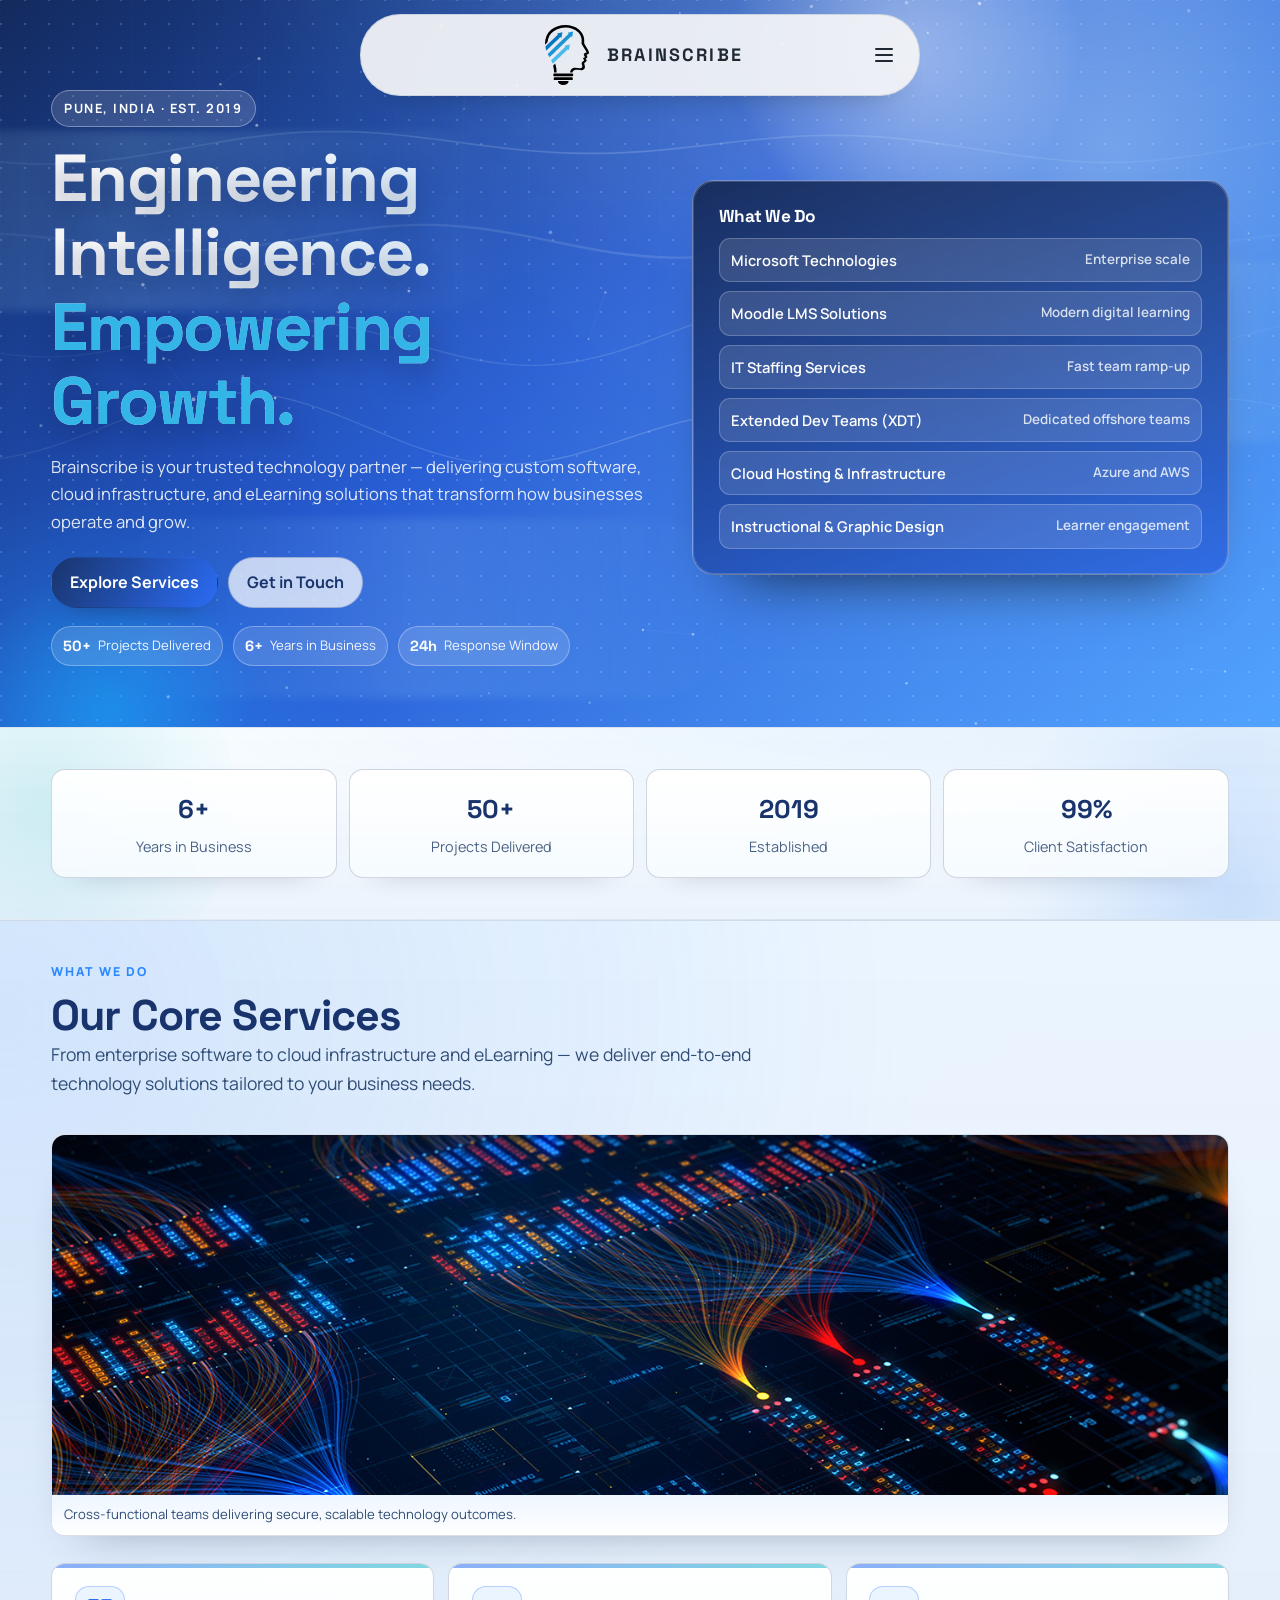
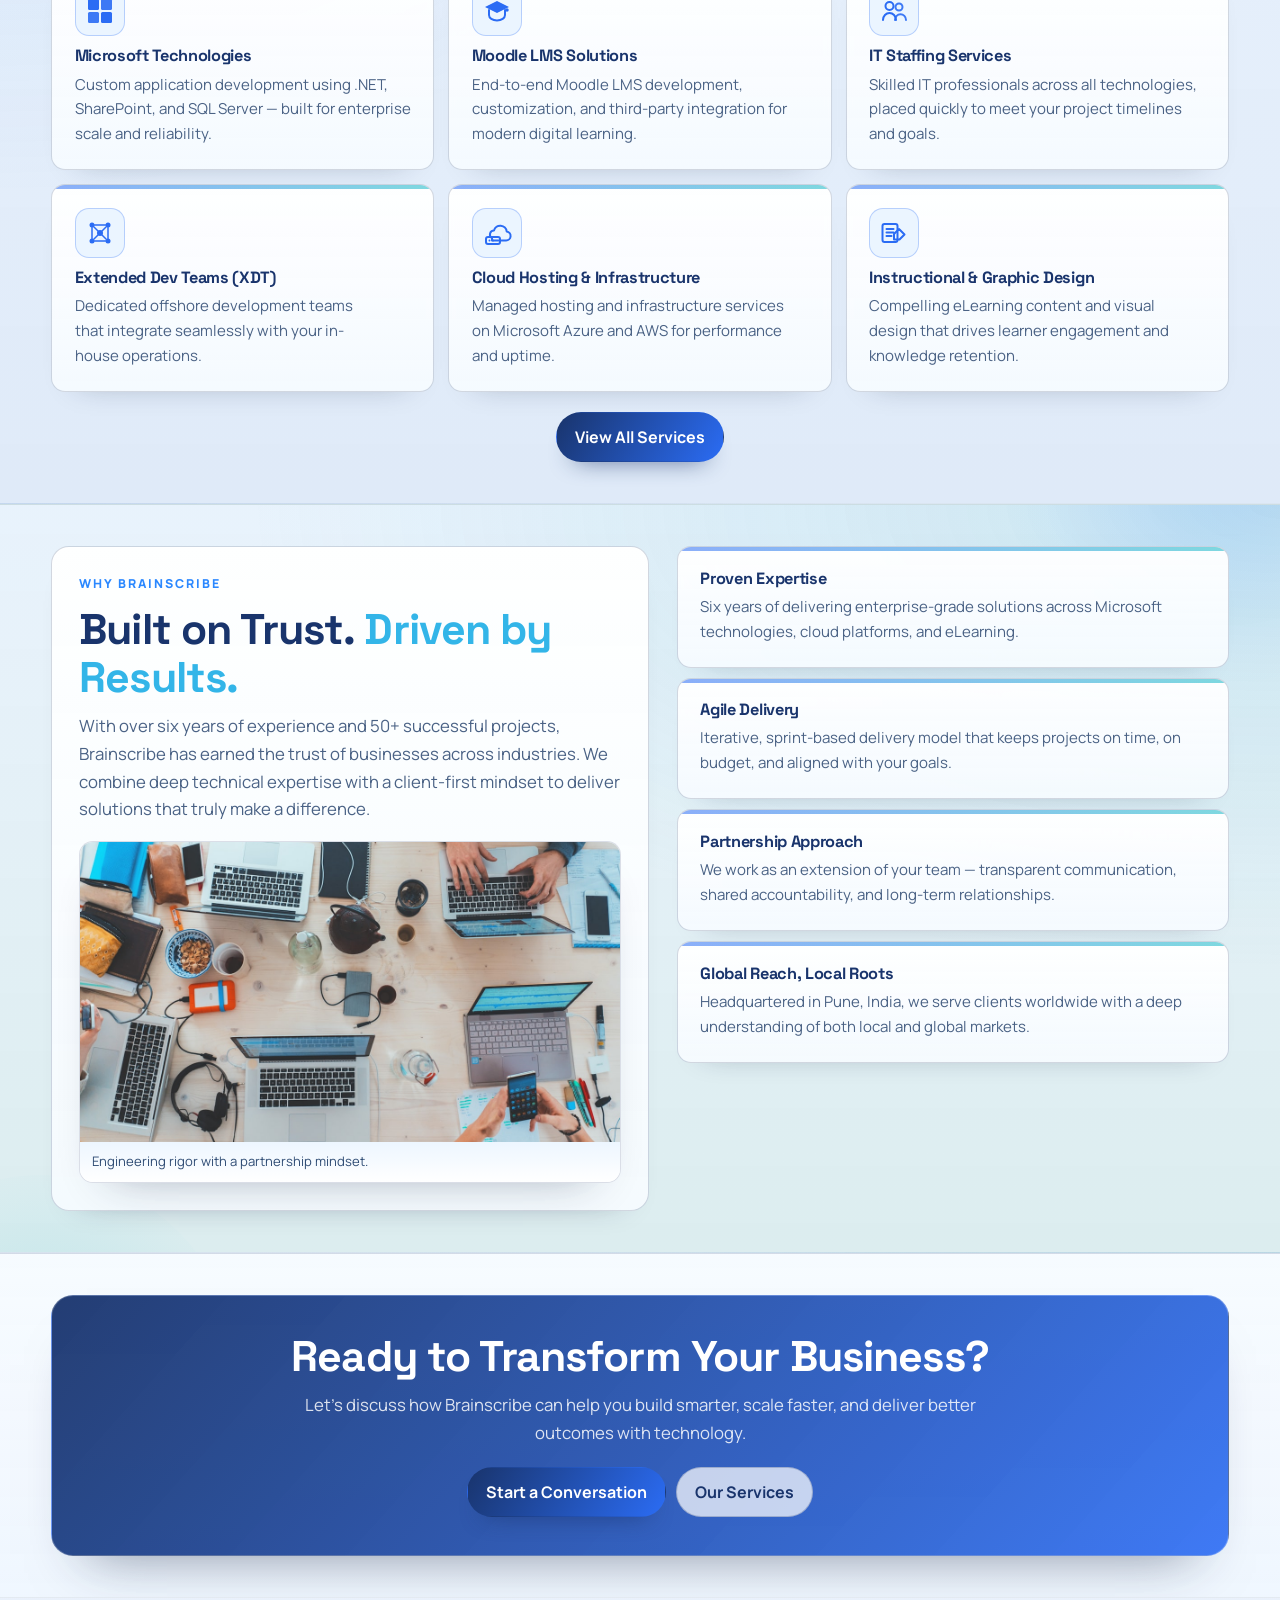
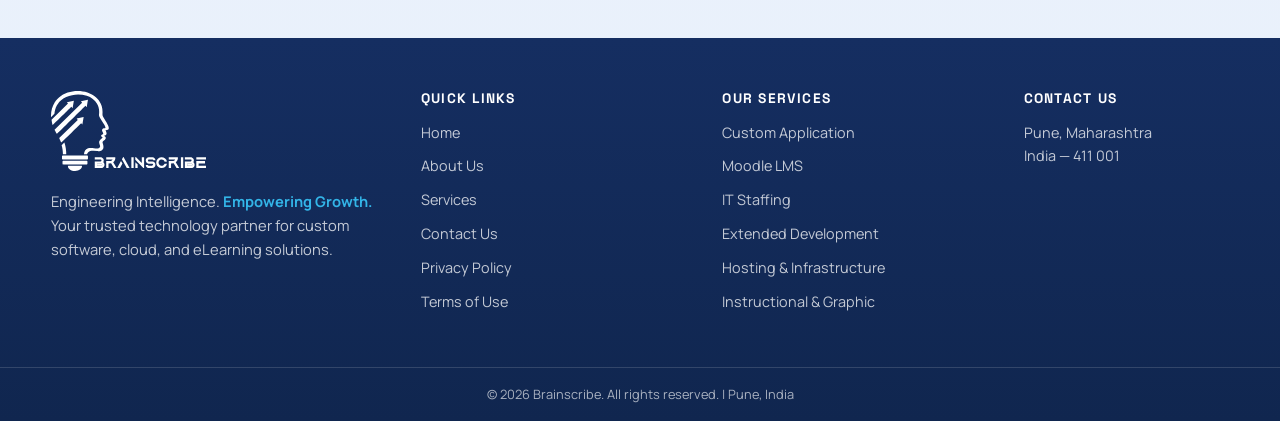
==== commit fffd930a: "Final QA" ====
--- a/index.html
+++ b/index.html
@@ -3,6 +3,7 @@
 <head>
   <meta charset="UTF-8">
   <meta name="viewport" content="width=device-width, initial-scale=1.0">
+  <link rel="icon" type="image/svg+xml" href="images/Brainscribe-Logo-Head.svg">
   <title>Brainscribe Solutions LLP — IT Services & Custom Application Development</title>
   <link rel="preconnect" href="https://fonts.googleapis.com">
   <link rel="preconnect" href="https://fonts.gstatic.com" crossorigin>
@@ -227,3 +228,4 @@
 
 
 
+
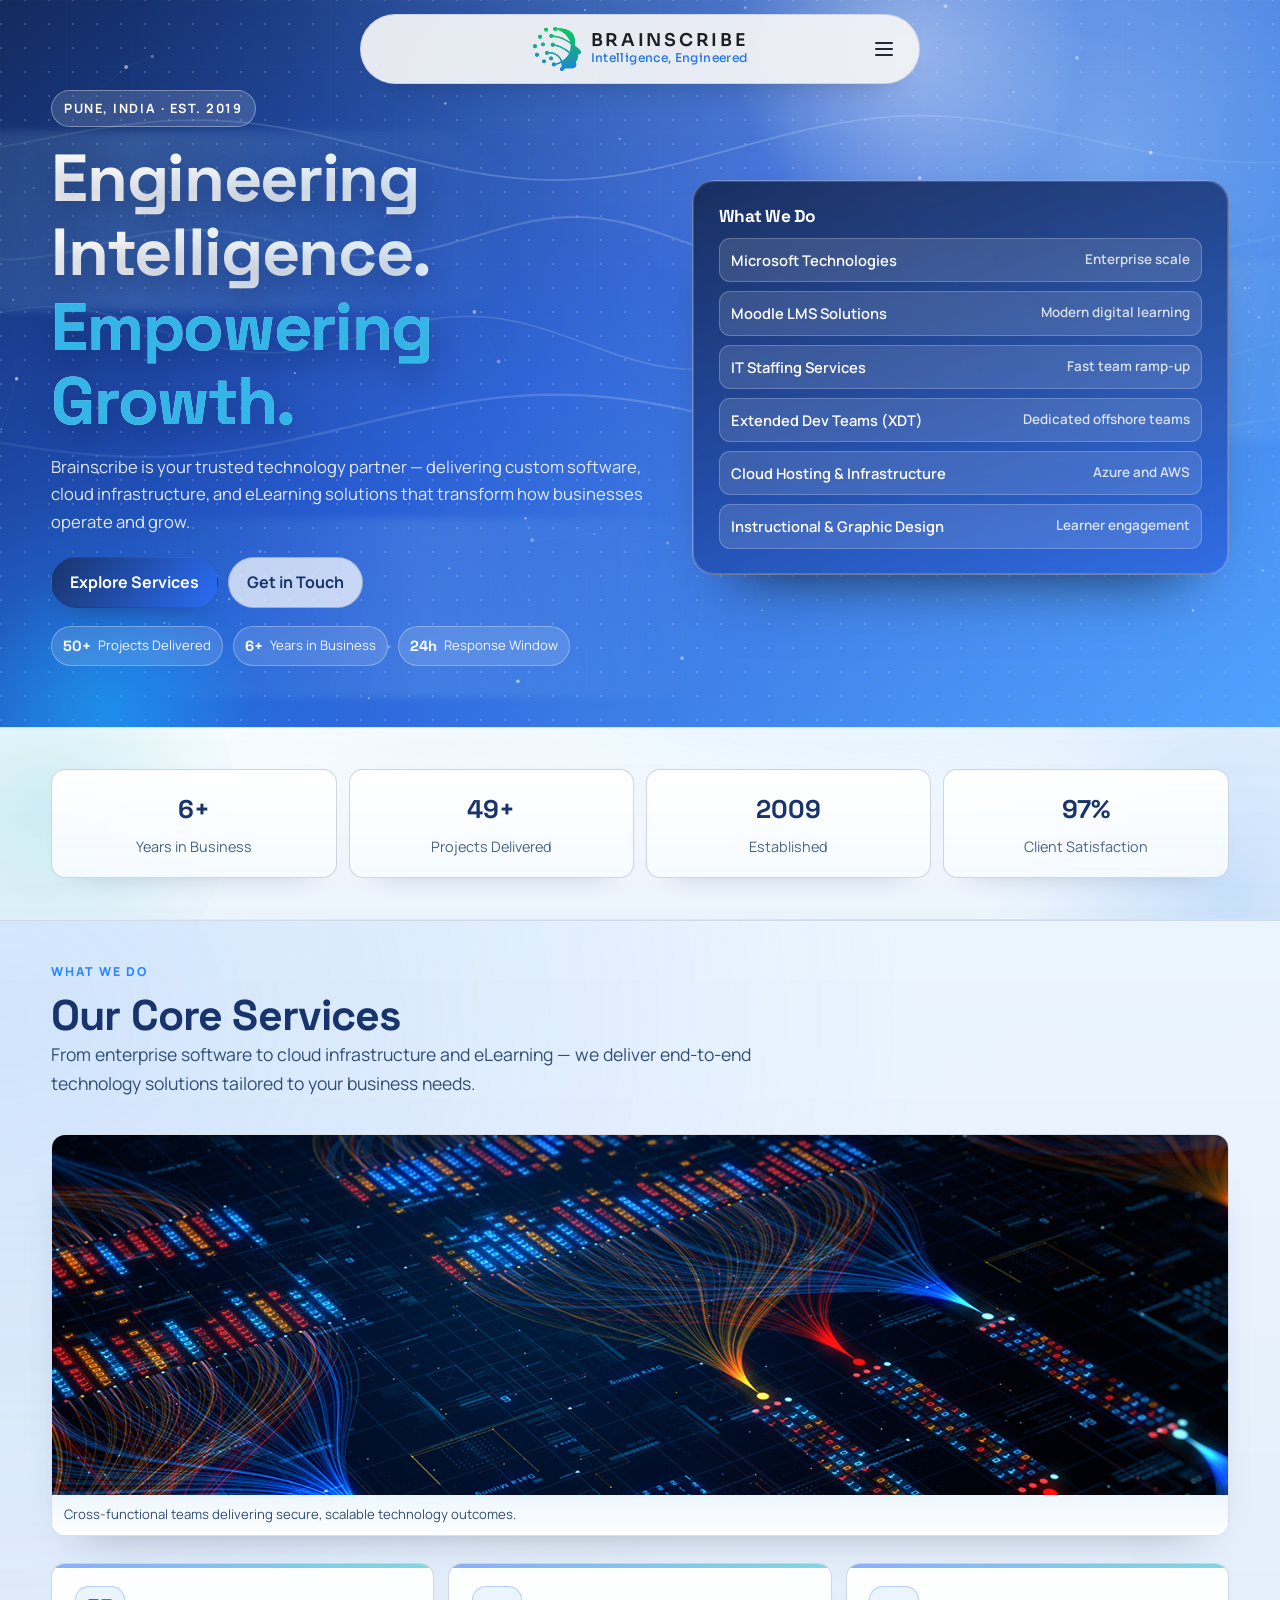
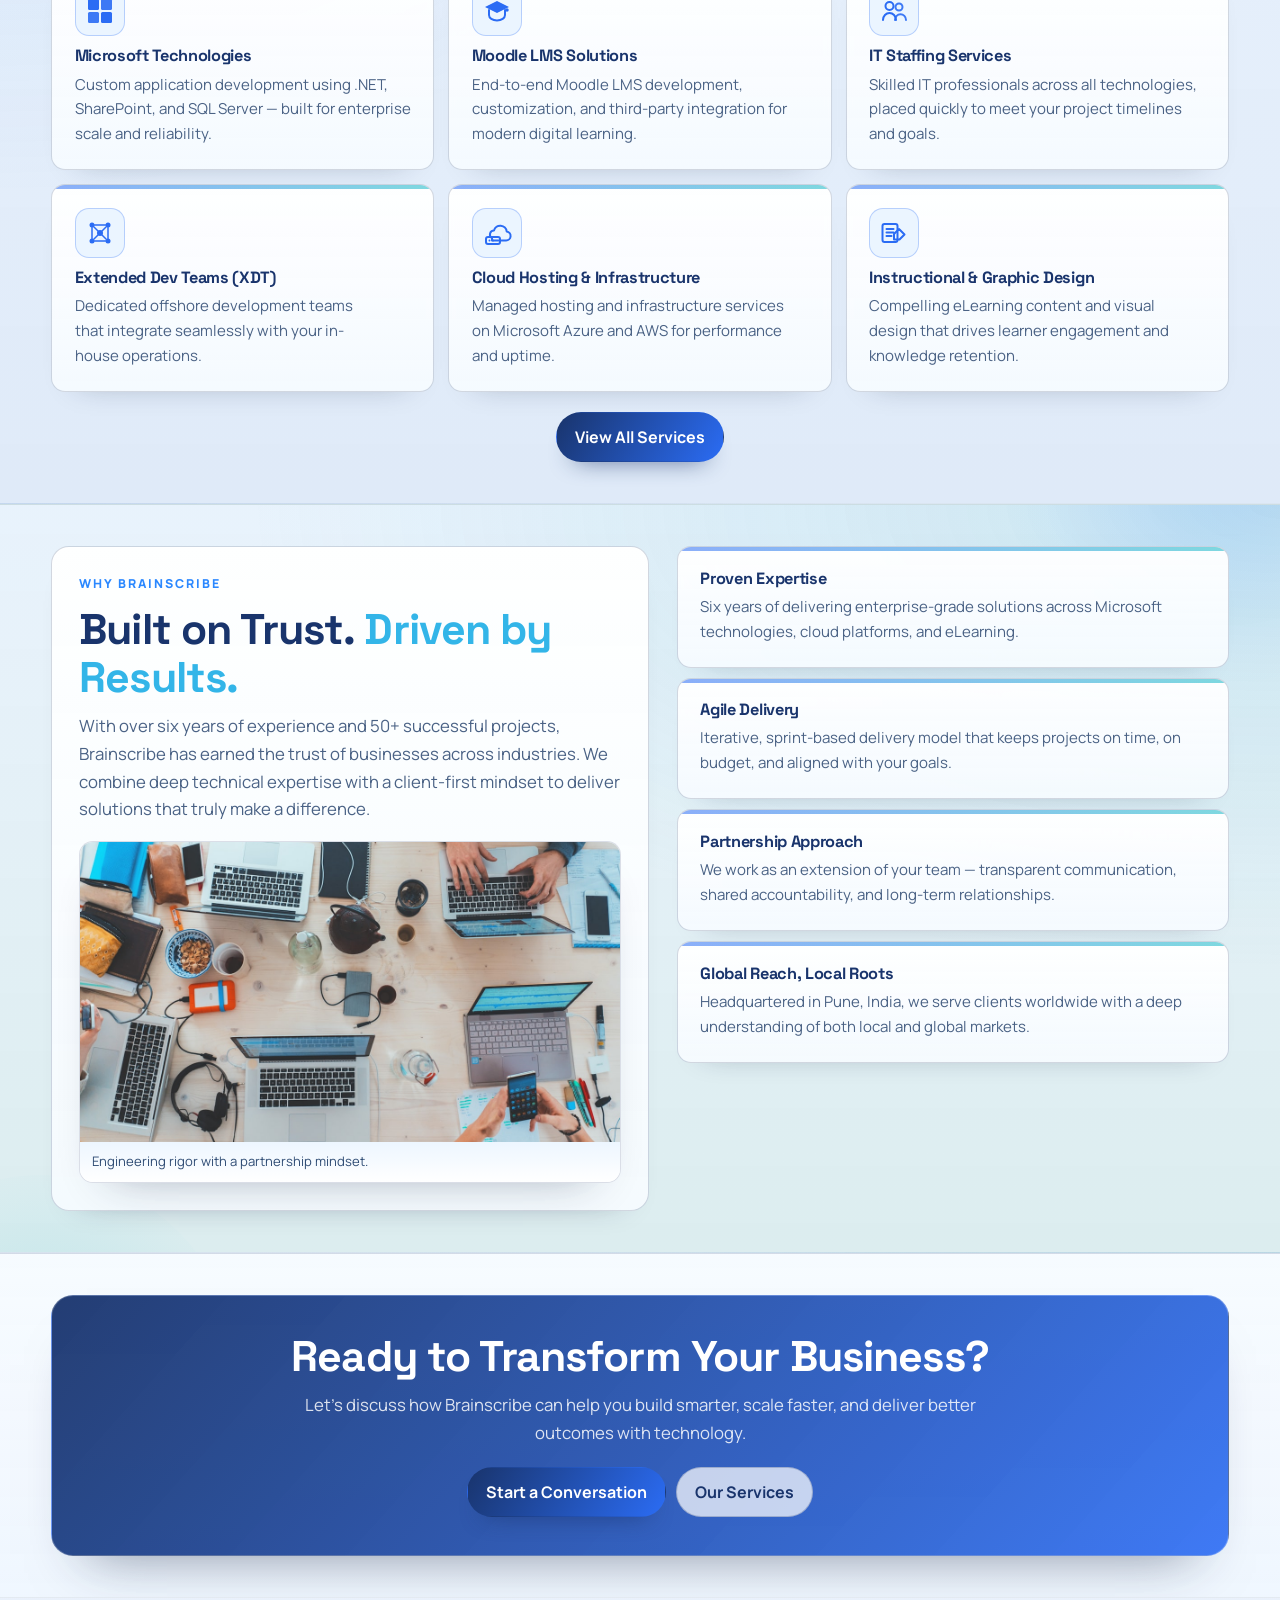
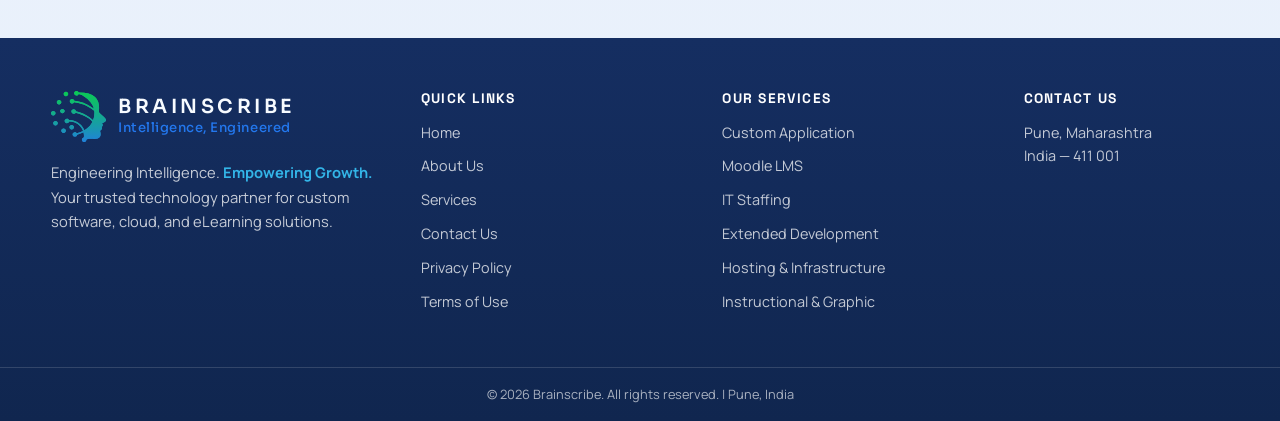
==== commit 1766263f: "Logo Update" ====
--- a/index.html
+++ b/index.html
@@ -1,22 +1,25 @@
-<!doctype html>
-<html lang="en">
-<head>
-  <meta charset="UTF-8">
-  <meta name="viewport" content="width=device-width, initial-scale=1.0">
-  <link rel="icon" type="image/svg+xml" href="images/Brainscribe-Logo-Head.svg">
+<!doctype html>
+<html lang="en">
+<head>
+  <meta charset="UTF-8">
+  <meta name="viewport" content="width=device-width, initial-scale=1.0">
+  <link rel="icon" type="image/svg+xml" href="images/favicon.svg">
   <title>Brainscribe Solutions LLP — IT Services & Custom Application Development</title>
-  <link rel="preconnect" href="https://fonts.googleapis.com">
-  <link rel="preconnect" href="https://fonts.gstatic.com" crossorigin>
-  <link href="https://fonts.googleapis.com/css2?family=Manrope:wght@400;600;700;800&family=Space+Grotesk:wght@500;600;700&display=swap" rel="stylesheet">
-  <link rel="stylesheet" href="styles.css">
-</head>
-<body class="home-page">
-<header class="site-header">
+  <link rel="preconnect" href="https://fonts.googleapis.com">
+  <link rel="preconnect" href="https://fonts.gstatic.com" crossorigin>
+  <link href="https://fonts.googleapis.com/css2?family=Manrope:wght@400;600;700;800&family=Sora:wght@500;600&family=Space+Grotesk:wght@500;600;700&display=swap" rel="stylesheet">
+  <link rel="stylesheet" href="styles.css">
+</head>
+<body class="home-page">
+<header class="site-header">
     <div class="container top">
       <span class="top-spacer" aria-hidden="true"></span>
       <a class="center-brand" href="index.html" aria-label="Brainscribe Home">
-        <img class="center-brand-mark" src="images/Brainscribe-Logo-Head.svg" alt="" aria-hidden="true">
-        <span>Brainscribe</span>
+        <img class="center-brand-mark" src="images/BS-logo.svg" alt="" aria-hidden="true">
+        <span class="brand-copy">
+          <span class="brand-wordmark">BRAINSCRIBE</span>
+          <span class="brand-tagline">Intelligence, Engineered</span>
+        </span>
       </a>
       <button class="menu-btn" id="menuBtn" aria-expanded="false" aria-label="Menu">
         <svg width="20" height="20" viewBox="0 0 20 20" fill="none"><path d="M3 5.5H17M3 10H17M3 14.5H17" stroke="currentColor" stroke-width="1.8" stroke-linecap="round"/></svg>
@@ -25,8 +28,8 @@
         <div class="menu-panel" role="dialog" aria-modal="true" aria-label="Site menu">
           <div class="menu-shell">
             <div class="menu-head">
-              <a class="menu-brand" href="index.html" aria-label="Brainscribe Home"><img class="menu-brand-mark" src="images/Brainscribe-Logo-Head.svg" alt="Brainscribe"></a>
-              <p class="menu-title">Brainscribe</p>
+              <a class="menu-brand" href="index.html" aria-label="Brainscribe Home"><img class="menu-brand-mark" src="images/BS-logo.svg" alt="Brainscribe"></a>
+              <p class="menu-title">BRAINSCRIBE</p>
               <button class="menu-close" type="button" aria-label="Close menu">&times;</button>
             </div>
             <div class="menu-body">
@@ -62,48 +65,48 @@
       </nav>
     </div>
   </header>
-
-  <main>
-    <section class="page-hero home-hero" id="homeHero">
-      <canvas class="hero-canvas" id="heroCanvas" aria-hidden="true"></canvas>
-      <div class="hero-grid-overlay" aria-hidden="true"></div>
-      <div class="hero-noise" aria-hidden="true"></div>
-      <div class="hero-beam beam-a" aria-hidden="true"></div>
-      <div class="hero-beam beam-b" aria-hidden="true"></div>
-      <div class="hero-beam beam-c" aria-hidden="true"></div>
-      <div class="hero-glow glow-a" aria-hidden="true"></div>
-      <div class="hero-glow glow-b" aria-hidden="true"></div>
-
-      <div class="container hero-grid">
-        <div class="reveal">
-          <div class="eyebrow">Pune, India · Est. 2019</div>
+
+  <main>
+    <section class="page-hero home-hero" id="homeHero">
+      <canvas class="hero-canvas" id="heroCanvas" aria-hidden="true"></canvas>
+      <div class="hero-grid-overlay" aria-hidden="true"></div>
+      <div class="hero-noise" aria-hidden="true"></div>
+      <div class="hero-beam beam-a" aria-hidden="true"></div>
+      <div class="hero-beam beam-b" aria-hidden="true"></div>
+      <div class="hero-beam beam-c" aria-hidden="true"></div>
+      <div class="hero-glow glow-a" aria-hidden="true"></div>
+      <div class="hero-glow glow-b" aria-hidden="true"></div>
+
+      <div class="container hero-grid">
+        <div class="reveal">
+          <div class="eyebrow">Pune, India · Est. 2019</div>
           <h1>Engineering Intelligence. <span class="text-accent-cyan">Empowering Growth.</span></h1>
-          <p class="hero-copy">Brainscribe is your trusted technology partner — delivering custom software, cloud infrastructure, and eLearning solutions that transform how businesses operate and grow.</p>
-          <div class="actions">
-            <a class="button primary" href="services.html">Explore Services</a>
-            <a class="button secondary" href="contact.html">Get in Touch</a>
-          </div>
-          <div class="hero-pulse-row reveal">
-            <span><b>50+</b> Projects Delivered</span>
-            <span><b>6+</b> Years in Business</span>
-            <span><b>24h</b> Response Window</span>
-          </div>
-        </div>
-
-        <aside class="dark-panel reveal interactive-tilt" data-tilt-strength="4.4">
-          <h3>What We Do</h3>
-          <ul class="matrix">
-            <li>Microsoft Technologies <span>Enterprise scale</span></li>
-            <li>Moodle LMS Solutions <span>Modern digital learning</span></li>
-            <li>IT Staffing Services <span>Fast team ramp-up</span></li>
-            <li>Extended Dev Teams (XDT) <span>Dedicated offshore teams</span></li>
-            <li>Cloud Hosting & Infrastructure <span>Azure and AWS</span></li>
-            <li>Instructional & Graphic Design <span>Learner engagement</span></li>
-          </ul>
-        </aside>
-      </div>
-    </section>
-
+          <p class="hero-copy">Brainscribe is your trusted technology partner — delivering custom software, cloud infrastructure, and eLearning solutions that transform how businesses operate and grow.</p>
+          <div class="actions">
+            <a class="button primary" href="services.html">Explore Services</a>
+            <a class="button secondary" href="contact.html">Get in Touch</a>
+          </div>
+          <div class="hero-pulse-row reveal">
+            <span><b>50+</b> Projects Delivered</span>
+            <span><b>6+</b> Years in Business</span>
+            <span><b>24h</b> Response Window</span>
+          </div>
+        </div>
+
+        <aside class="dark-panel reveal interactive-tilt" data-tilt-strength="4.4">
+          <h3>What We Do</h3>
+          <ul class="matrix">
+            <li>Microsoft Technologies <span>Enterprise scale</span></li>
+            <li>Moodle LMS Solutions <span>Modern digital learning</span></li>
+            <li>IT Staffing Services <span>Fast team ramp-up</span></li>
+            <li>Extended Dev Teams (XDT) <span>Dedicated offshore teams</span></li>
+            <li>Cloud Hosting & Infrastructure <span>Azure and AWS</span></li>
+            <li>Instructional & Graphic Design <span>Learner engagement</span></li>
+          </ul>
+        </aside>
+      </div>
+    </section>
+
     <section class="section band-a">
       <div class="container stat-grid reveal">
         <article class="stat-card"><b data-count="6" data-suffix="+">6+</b><span>Years in Business</span></article>
@@ -133,14 +136,14 @@
           <article class="card reveal"><img class="service-overview-icon core-service-icon" src="images/services-icon-xdt.svg" alt="" aria-hidden="true"><h3>Extended Dev Teams (XDT)</h3><p>Dedicated offshore development teams that integrate seamlessly with your in-house operations.</p></article>
           <article class="card reveal"><img class="service-overview-icon core-service-icon" src="images/services-icon-hosting.svg" alt="" aria-hidden="true"><h3>Cloud Hosting & Infrastructure</h3><p>Managed hosting and infrastructure services on Microsoft Azure and AWS for performance and uptime.</p></article>
           <article class="card reveal"><img class="service-overview-icon core-service-icon" src="images/services-icon-instructional.svg" alt="" aria-hidden="true"><h3>Instructional & Graphic Design</h3><p>Compelling eLearning content and visual design that drives learner engagement and knowledge retention.</p></article>
-        </div>
-
-        <div class="actions actions-center mt-20">
-          <a class="button primary" href="services.html">View All Services</a>
-        </div>
-      </div>
-    </section>
-
+        </div>
+
+        <div class="actions actions-center mt-20">
+          <a class="button primary" href="services.html">View All Services</a>
+        </div>
+      </div>
+    </section>
+
     <section class="section band-c">
       <div class="container split">
         <article class="panel reveal">
@@ -156,45 +159,51 @@
         <div class="grid-3 single-col-grid reveal">
           <article class="card"><h3>Proven Expertise</h3><p>Six years of delivering enterprise-grade solutions across Microsoft technologies, cloud platforms, and eLearning.</p></article>
           <article class="card"><h3>Agile Delivery</h3><p>Iterative, sprint-based delivery model that keeps projects on time, on budget, and aligned with your goals.</p></article>
-          <article class="card"><h3>Partnership Approach</h3><p>We work as an extension of your team — transparent communication, shared accountability, and long-term relationships.</p></article>
-          <article class="card"><h3>Global Reach, Local Roots</h3><p>Headquartered in Pune, India, we serve clients worldwide with a deep understanding of both local and global markets.</p></article>
-        </div>
-      </div>
-    </section>
-
-    <section class="section cta-band">
-      <div class="container reveal">
-        <h2>Ready to Transform Your Business?</h2>
-        <p>Let's discuss how Brainscribe can help you build smarter, scale faster, and deliver better outcomes with technology.</p>
-        <div class="actions">
-          <a class="button primary" href="contact.html">Start a Conversation</a>
-          <a class="button secondary" href="services.html">Our Services</a>
-        </div>
-      </div>
-    </section>
-  </main>
-
-  <footer class="mega-footer">
-    <div class="upper">
-      <div class="container footer-grid">
-        <div>
-          <div class="footer-brand"><img class="footer-logo" src="images/Brainscribe-Logo.svg" alt="Brainscribe"></div>
+          <article class="card"><h3>Partnership Approach</h3><p>We work as an extension of your team — transparent communication, shared accountability, and long-term relationships.</p></article>
+          <article class="card"><h3>Global Reach, Local Roots</h3><p>Headquartered in Pune, India, we serve clients worldwide with a deep understanding of both local and global markets.</p></article>
+        </div>
+      </div>
+    </section>
+
+    <section class="section cta-band">
+      <div class="container reveal">
+        <h2>Ready to Transform Your Business?</h2>
+        <p>Let's discuss how Brainscribe can help you build smarter, scale faster, and deliver better outcomes with technology.</p>
+        <div class="actions">
+          <a class="button primary" href="contact.html">Start a Conversation</a>
+          <a class="button secondary" href="services.html">Our Services</a>
+        </div>
+      </div>
+    </section>
+  </main>
+
+  <footer class="mega-footer">
+    <div class="upper">
+      <div class="container footer-grid">
+        <div>
+          <div class="footer-brand">
+            <img class="footer-logo" src="images/BS-logo.svg" alt="" aria-hidden="true">
+            <div class="footer-brand-copy">
+              <p class="footer-brand-name">BRAINSCRIBE</p>
+              <p class="footer-brand-tagline">Intelligence, Engineered</p>
+            </div>
+          </div>
           <p class="footer-desc">Engineering Intelligence. <span class="text-accent-cyan">Empowering Growth.</span> Your trusted technology partner for custom software, cloud, and eLearning solutions.</p>
         </div>
-
-        <div class="footer-col">
-          <h4>Quick Links</h4>
-          <ul>
-            <li><a href="index.html">Home</a></li>
-            <li><a href="about.html">About Us</a></li>
-            <li><a href="services.html">Services</a></li>
+
+        <div class="footer-col">
+          <h4>Quick Links</h4>
+          <ul>
+            <li><a href="index.html">Home</a></li>
+            <li><a href="about.html">About Us</a></li>
+            <li><a href="services.html">Services</a></li>
             <li><a href="contact.html">Contact Us</a></li>
             <li><a href="privacy_policy.html">Privacy Policy</a></li>
             <li><a href="terms_of_use.html">Terms of Use</a></li>
-          </ul>
-        </div>
-
-        <div class="footer-col">
+          </ul>
+        </div>
+
+        <div class="footer-col">
           <h4>Our Services</h4>
           <ul>
             <li><a href="service-custom-application.html">Custom Application</a></li>
@@ -203,29 +212,28 @@
             <li><a href="service-extended-development.html">Extended Development</a></li>
             <li><a href="service-hosting-infrastructure.html">Hosting &amp; Infrastructure</a></li>
             <li><a href="service-instructional-graphic.html">Instructional &amp; Graphic</a></li>
-          </ul>
-        </div>
-
+          </ul>
+        </div>
+
         <div class="footer-col">
           <h4>Contact Us</h4>
           <ul>
             <li><p>Pune, Maharashtra<br>India — 411 001</p></li>
           </ul>
         </div>
-      </div>
-    </div>
-
-    <div class="footer-bottom">
-      <div class="container inner">
-        <p>© <span id="year"></span> Brainscribe. All rights reserved. | Pune, India</p>
-      </div>
-    </div>
-  </footer>
-
-  <script src="script.js"></script>
-</body>
-</html>
+      </div>
+    </div>
+
+    <div class="footer-bottom">
+      <div class="container inner">
+        <p>© <span id="year"></span> Brainscribe. All rights reserved. | Pune, India</p>
+      </div>
+    </div>
+  </footer>
+
+  <script src="script.js"></script>
+</body>
+</html>
 
 
 
-
--- a/styles.css
+++ b/styles.css
@@ -2026,20 +2026,43 @@
   gap: 28px;
 }
 
-.footer-brand {
-  display: flex;
-  align-items: center;
-  margin-bottom: 18px;
-}
-
-.footer-logo {
-  display: block;
-  width: auto;
-  height: clamp(68px, 6.2vw, 96px);
-  max-width: min(78vw, 420px);
-  background: transparent;
-  filter: brightness(0) invert(1);
-}
+.footer-brand {
+  display: flex;
+  align-items: center;
+  gap: 12px;
+  margin-bottom: 18px;
+}
+
+.footer-logo {
+  display: block;
+  width: auto;
+  height: clamp(42px, 4vw, 54px);
+  max-width: none;
+  background: transparent;
+  filter: none;
+}
+
+.footer-brand-copy {
+  display: grid;
+  gap: 3px;
+}
+
+.footer-brand-name {
+  margin: 0;
+  font: 600 clamp(1rem, 0.4vw + 0.92rem, 1.22rem)/1 "Sora", sans-serif;
+  letter-spacing: 0.22rem;
+  text-transform: uppercase;
+  color: #f7fbff;
+  white-space: nowrap;
+}
+
+.footer-brand-tagline {
+  margin: 0;
+  font: 500 clamp(0.72rem, 0.24vw + 0.67rem, 0.82rem)/1.25 "Sora", sans-serif;
+  letter-spacing: 0.04em;
+  color: #2377ed;
+  white-space: nowrap;
+}
 
 .footer-desc {
   color: rgba(255, 255, 255, 0.76);
@@ -2604,24 +2627,25 @@
 .contact-form-embed {
   display: block;
   width: 100%;
-  height: 980px;
-  min-height: 980px;
+  height: 1320px;
+  min-height: 1320px;
   border: 0;
   border-radius: 12px;
   background: #fff;
+  overflow: hidden;
 }
 
 @media (max-width: 980px) {
   .contact-form-embed {
-    height: 1100px;
-    min-height: 1100px;
+    height: 1440px;
+    min-height: 1440px;
   }
 }
 
 @media (max-width: 760px) {
   .contact-form-embed {
-    height: 1240px;
-    min-height: 1240px;
+    height: 1560px;
+    min-height: 1560px;
   }
 
   .section {
@@ -3720,30 +3744,44 @@
   justify-content: center;
 }
 
-.site-header .center-brand {
-  justify-self: center;
-  display: inline-flex;
-  align-items: center;
-  gap: 10px;
-  text-decoration: none;
-  color: #202933;
-  line-height: 1;
-  padding: 2px 6px;
-  border-radius: 10px;
-}
-
-.site-header .center-brand-mark {
-  width: 60px;
-  height: 60px;
-  object-fit: contain;
-  display: block;
-}
-
-.site-header .center-brand span {
-  font: 700 clamp(0.98rem, 0.5vw + 0.86rem, 1.12rem)/1 "Space Grotesk", sans-serif;
-  letter-spacing: 0.12em;
-  text-transform: uppercase;
-}
+.site-header .center-brand {
+  justify-self: center;
+  display: inline-flex;
+  align-items: center;
+  gap: 10px;
+  text-decoration: none;
+  color: #1c1f26;
+  line-height: 1;
+  padding: 2px 6px;
+  border-radius: 10px;
+}
+
+.site-header .center-brand-mark {
+  width: 48px;
+  height: 48px;
+  object-fit: contain;
+  display: block;
+}
+
+.site-header .center-brand .brand-copy {
+  display: flex;
+  flex-direction: column;
+  align-items: flex-start;
+  gap: 2px;
+}
+
+.site-header .center-brand .brand-wordmark {
+  font: 600 clamp(0.98rem, 0.42vw + 0.88rem, 1.1rem)/1 "Sora", sans-serif;
+  letter-spacing: 0.02em;
+  text-transform: uppercase;
+  color: #1c1f26;
+}
+
+.site-header .center-brand .brand-tagline {
+  font: 500 clamp(0.66rem, 0.26vw + 0.62rem, 0.76rem)/1.15 "Sora", sans-serif;
+  letter-spacing: 0.03em;
+  color: #2377ed;
+}
 
 .site-header .menu-btn {
   position: relative;
@@ -3946,28 +3984,28 @@
   gap: 10px;
 }
 
-.site-header .menu-brand {
-  display: inline-flex;
-  align-items: center;
-  justify-content: center;
-  width: 40px;
-  height: 40px;
-  border-radius: 10px;
-}
-
-.site-header .menu-brand-mark {
-  width: 60px;
-  height: 60px;
-  object-fit: contain;
-}
-
-.site-header .menu-title {
-  text-align: center;
-  font: 700 clamp(1.02rem, 0.5vw + 0.92rem, 1.22rem)/1 "Space Grotesk", sans-serif;
-  letter-spacing: 0.14em;
-  text-transform: uppercase;
-  color: #202933;
-}
+.site-header .menu-brand {
+  display: inline-flex;
+  align-items: center;
+  justify-content: center;
+  width: 44px;
+  height: 44px;
+  border-radius: 12px;
+}
+
+.site-header .menu-brand-mark {
+  width: 44px;
+  height: 44px;
+  object-fit: contain;
+}
+
+.site-header .menu-title {
+  text-align: center;
+  font: 600 clamp(1.02rem, 0.45vw + 0.92rem, 1.2rem)/1 "Sora", sans-serif;
+  letter-spacing: 0.03em;
+  text-transform: uppercase;
+  color: #1c1f26;
+}
 
 .site-header .menu-close {
   position: relative;
@@ -4352,15 +4390,20 @@
     padding: 0 4px;
   }
 
-  .site-header .center-brand-mark {
-    width: 24px;
-    height: 24px;
-  }
-
-  .site-header .center-brand span {
-    font-size: clamp(0.8rem, 0.5vw + 0.74rem, 0.9rem);
-    letter-spacing: 0.1em;
-  }
+  .site-header .center-brand-mark {
+    width: 30px;
+    height: 30px;
+  }
+
+  .site-header .center-brand .brand-wordmark {
+    font-size: clamp(0.72rem, 0.38vw + 0.66rem, 0.8rem);
+    letter-spacing: 0.03em;
+  }
+
+  .site-header .center-brand .brand-tagline {
+    font-size: clamp(0.56rem, 0.24vw + 0.52rem, 0.64rem);
+    letter-spacing: 0.03em;
+  }
 
   .site-header .menu-btn {
     width: 38px;
@@ -4393,10 +4436,10 @@
     gap: 12px;
   }
 
-  .site-header .menu-title {
-    font-size: 0.95rem;
-    letter-spacing: 0.1em;
-  }
+  .site-header .menu-title {
+    font-size: 0.95rem;
+    letter-spacing: 0.04em;
+  }
 
   .site-header .menu-close {
     width: 36px;
@@ -4515,11 +4558,20 @@
   border-bottom: 1px solid var(--section-divider-bottom);
 }
 
-@media (max-width: 760px) {
-  .section,
-  .service-block,
-  .services-carousel {
-    border-top-color: rgba(14, 40, 78, 0.11);
-    border-bottom-color: rgba(14, 40, 78, 0.07);
-  }
-}
+@media (max-width: 760px) {
+  .section,
+  .service-block,
+  .services-carousel {
+    border-top-color: rgba(14, 40, 78, 0.11);
+    border-bottom-color: rgba(14, 40, 78, 0.07);
+  }
+}
+
+/* Tablet hero offset for fixed floating navbar */
+@media (min-width: 761px) and (max-width: 1024px) {
+  .page-hero,
+  body:not(.home-page) .page-hero {
+    padding-top: 6.5rem;
+  }
+}
+
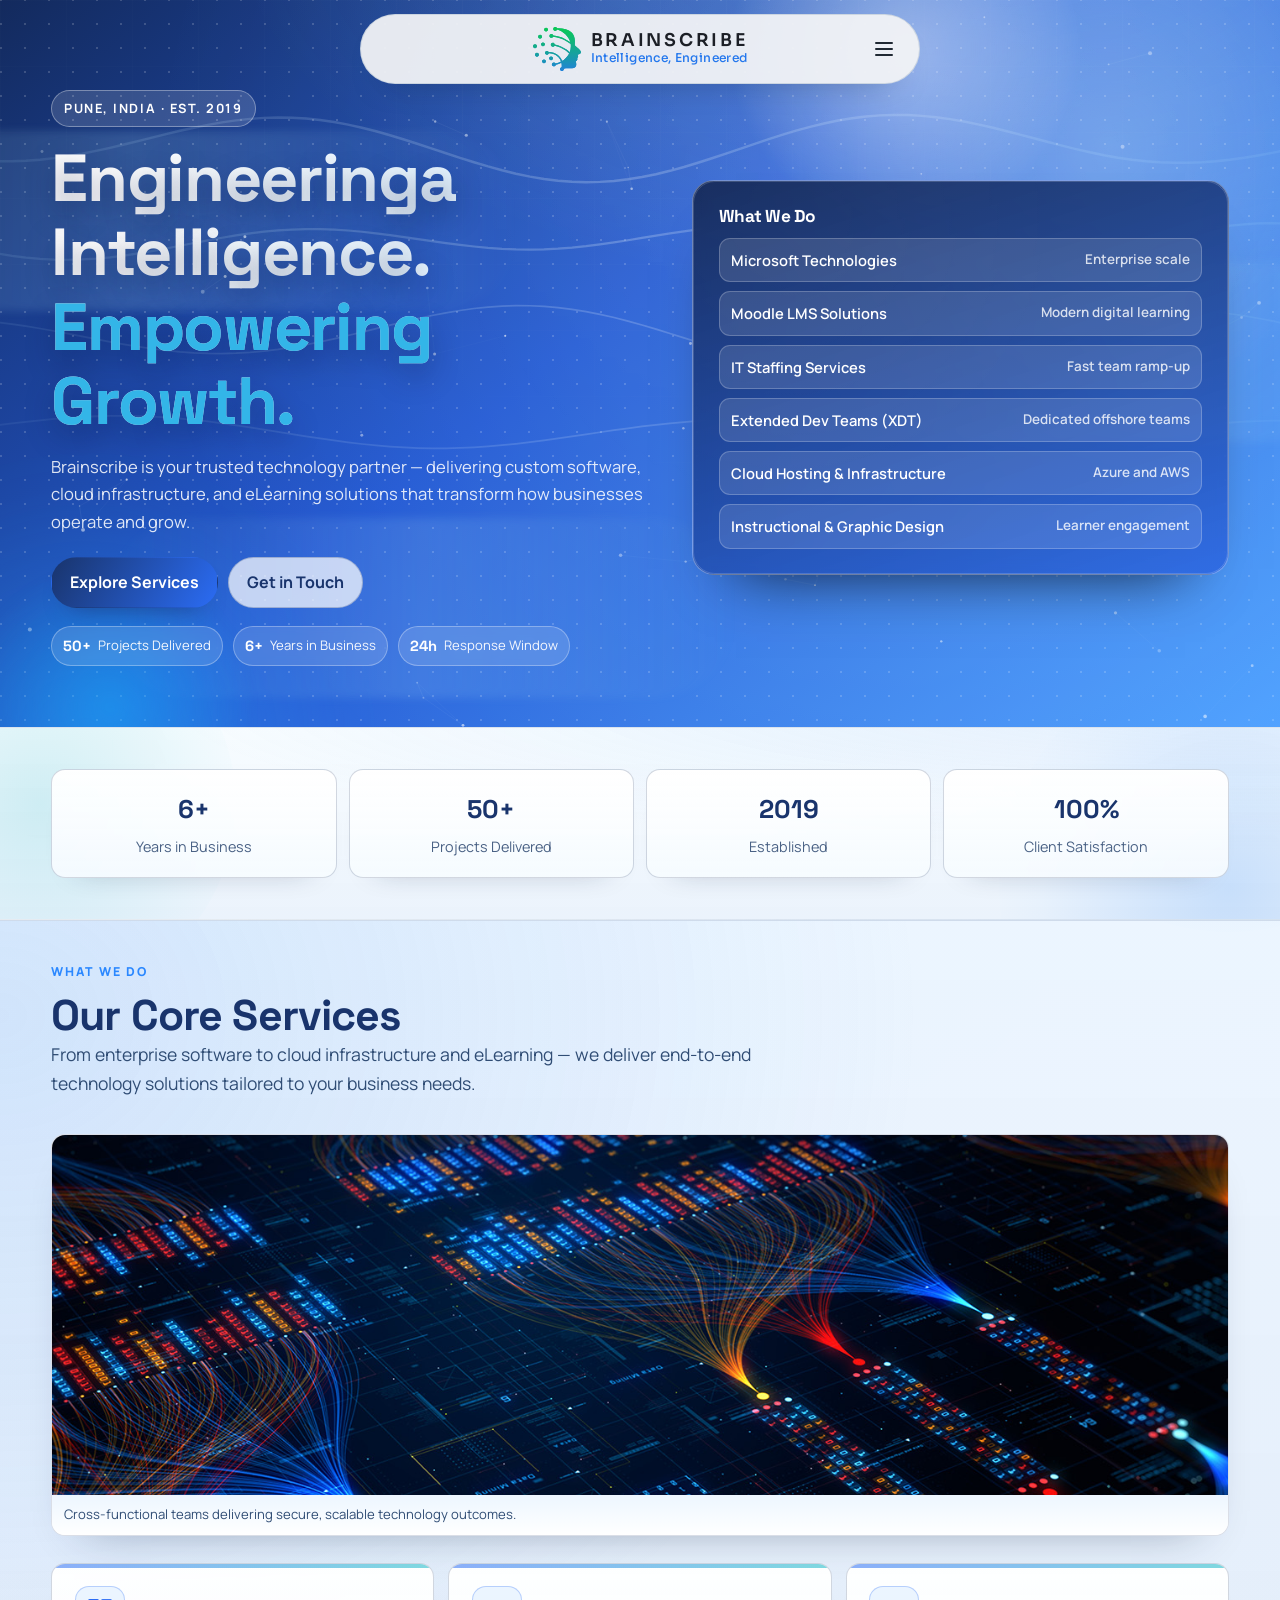
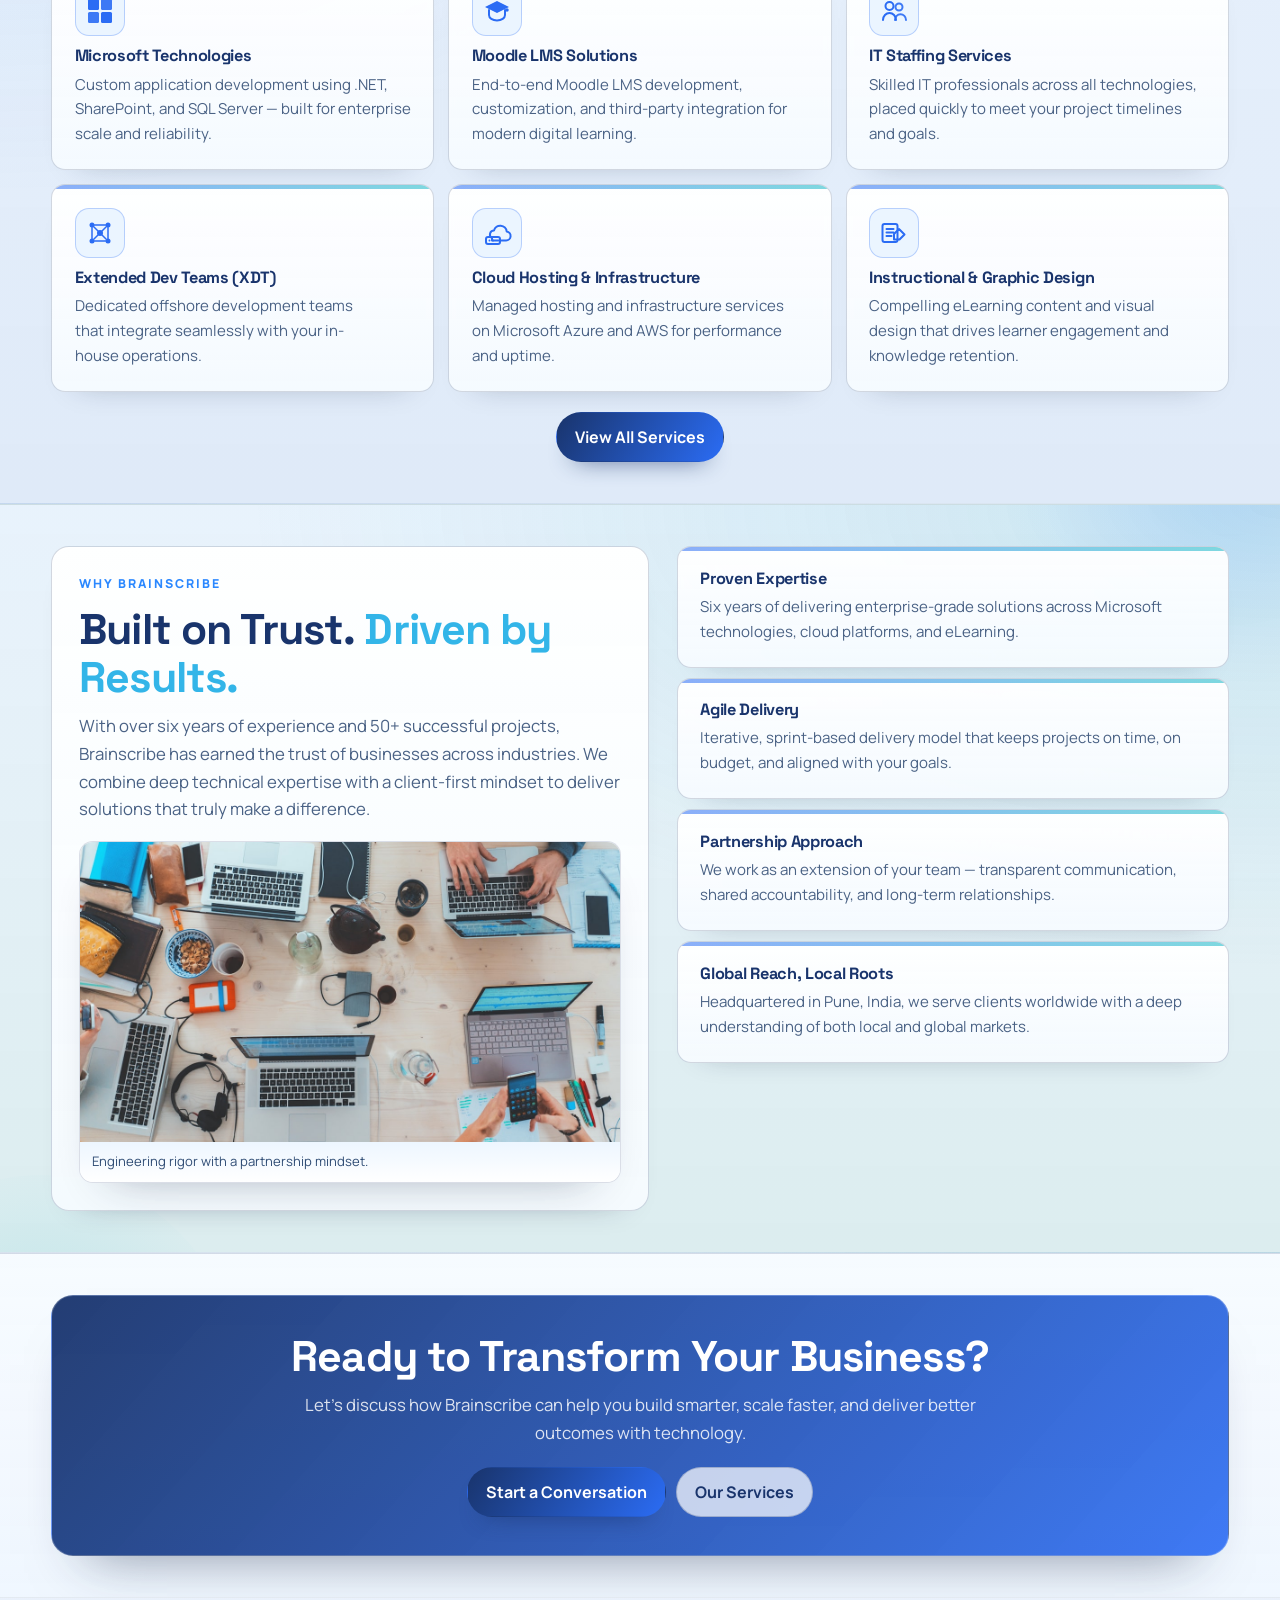
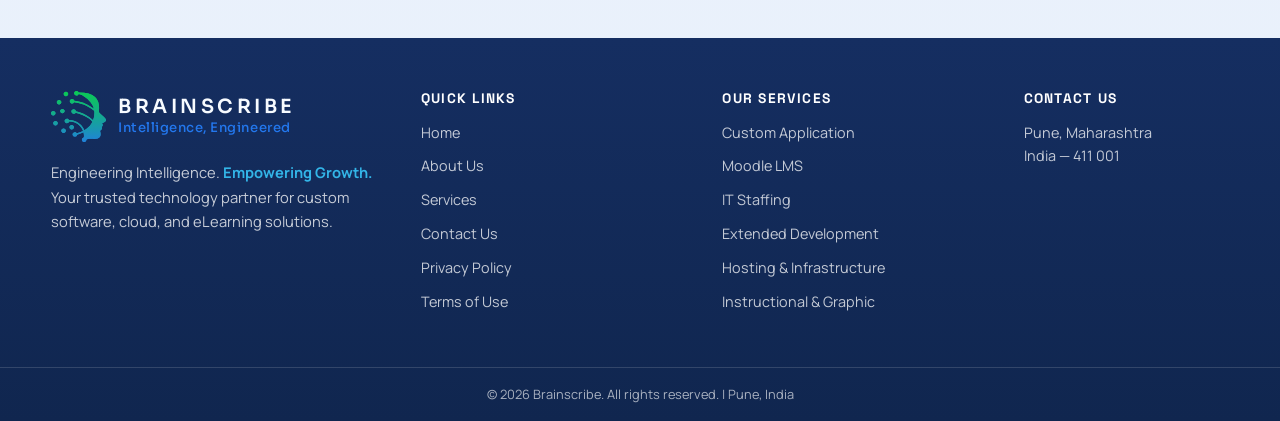
==== commit 61377532: "TEst" ====
--- a/index.html
+++ b/index.html
@@ -80,7 +80,7 @@
       <div class="container hero-grid">
         <div class="reveal">
           <div class="eyebrow">Pune, India · Est. 2019</div>
-          <h1>Engineering Intelligence. <span class="text-accent-cyan">Empowering Growth.</span></h1>
+          <h1>Engineeringa Intelligence. <span class="text-accent-cyan">Empowering Growth.</span></h1>
           <p class="hero-copy">Brainscribe is your trusted technology partner — delivering custom software, cloud infrastructure, and eLearning solutions that transform how businesses operate and grow.</p>
           <div class="actions">
             <a class="button primary" href="services.html">Explore Services</a>
@@ -234,6 +234,6 @@
   <script src="script.js"></script>
 </body>
 </html>
-
-
-
+
+
+
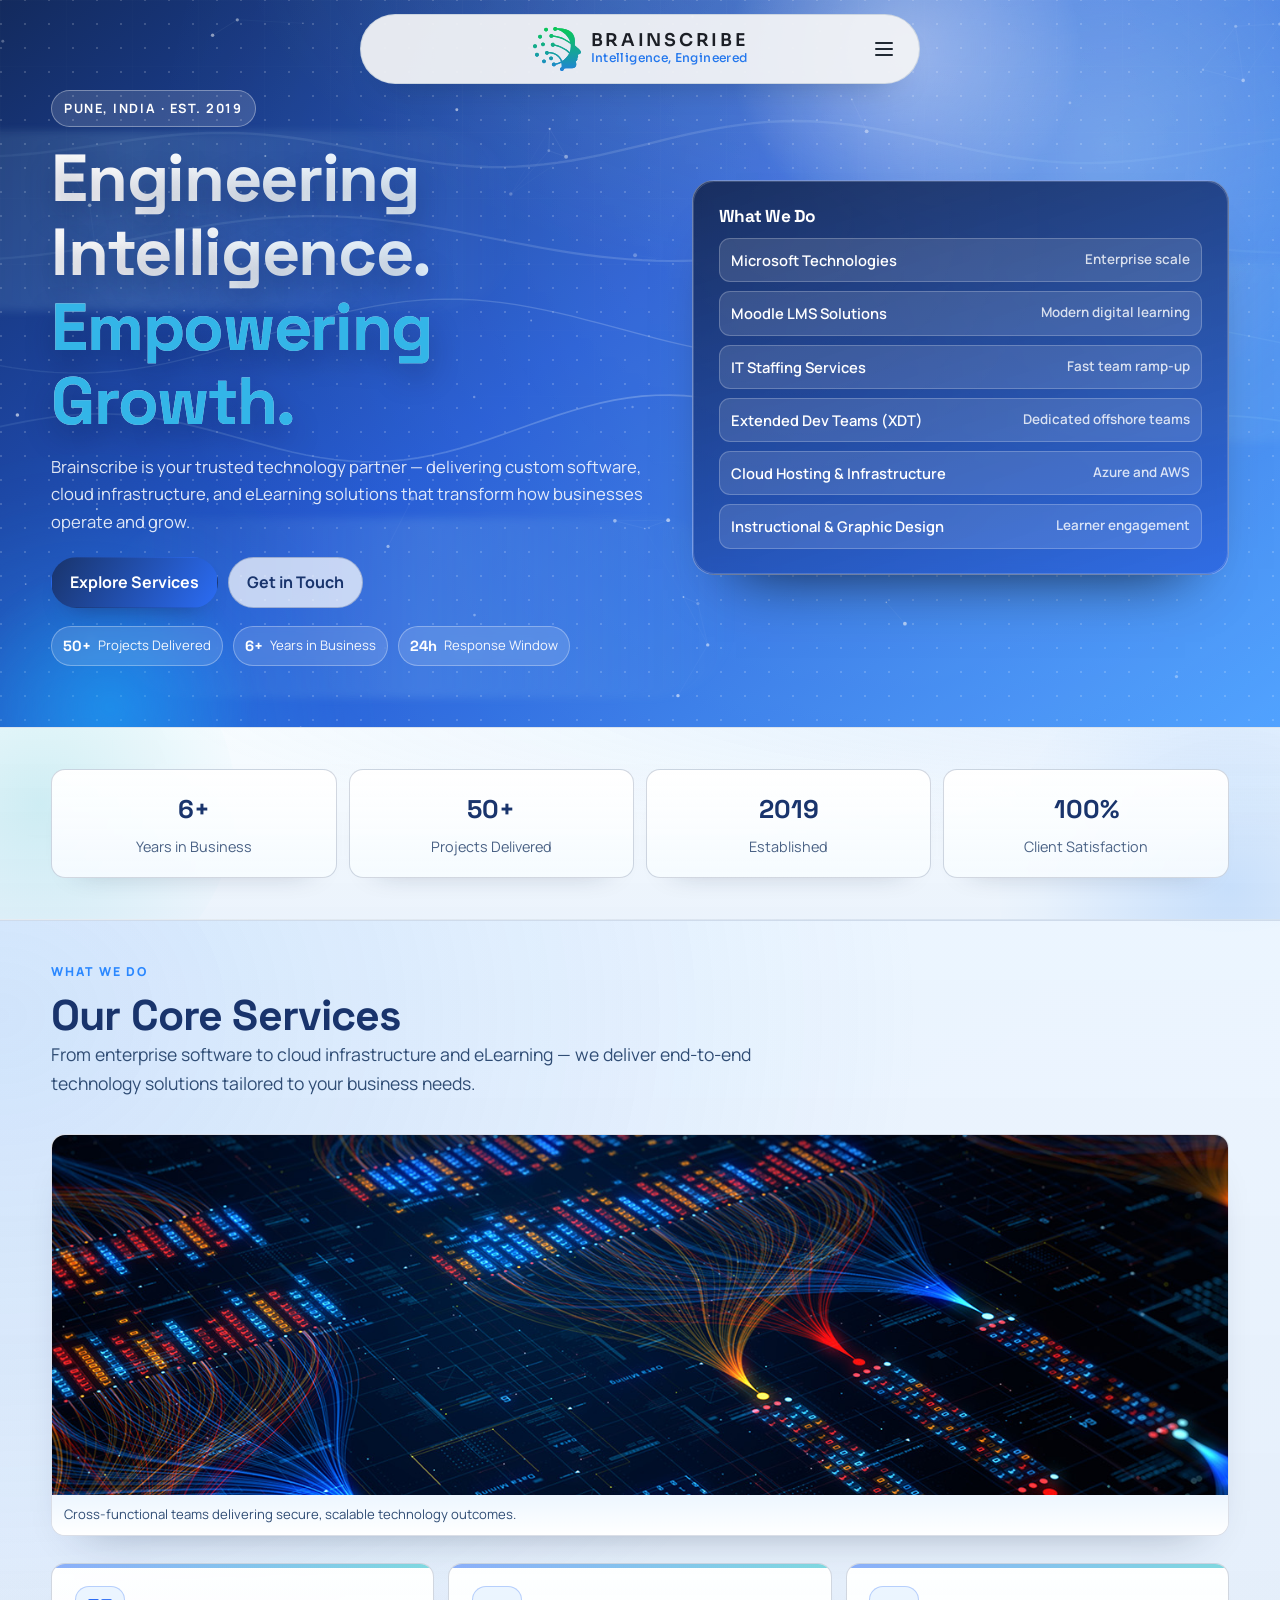
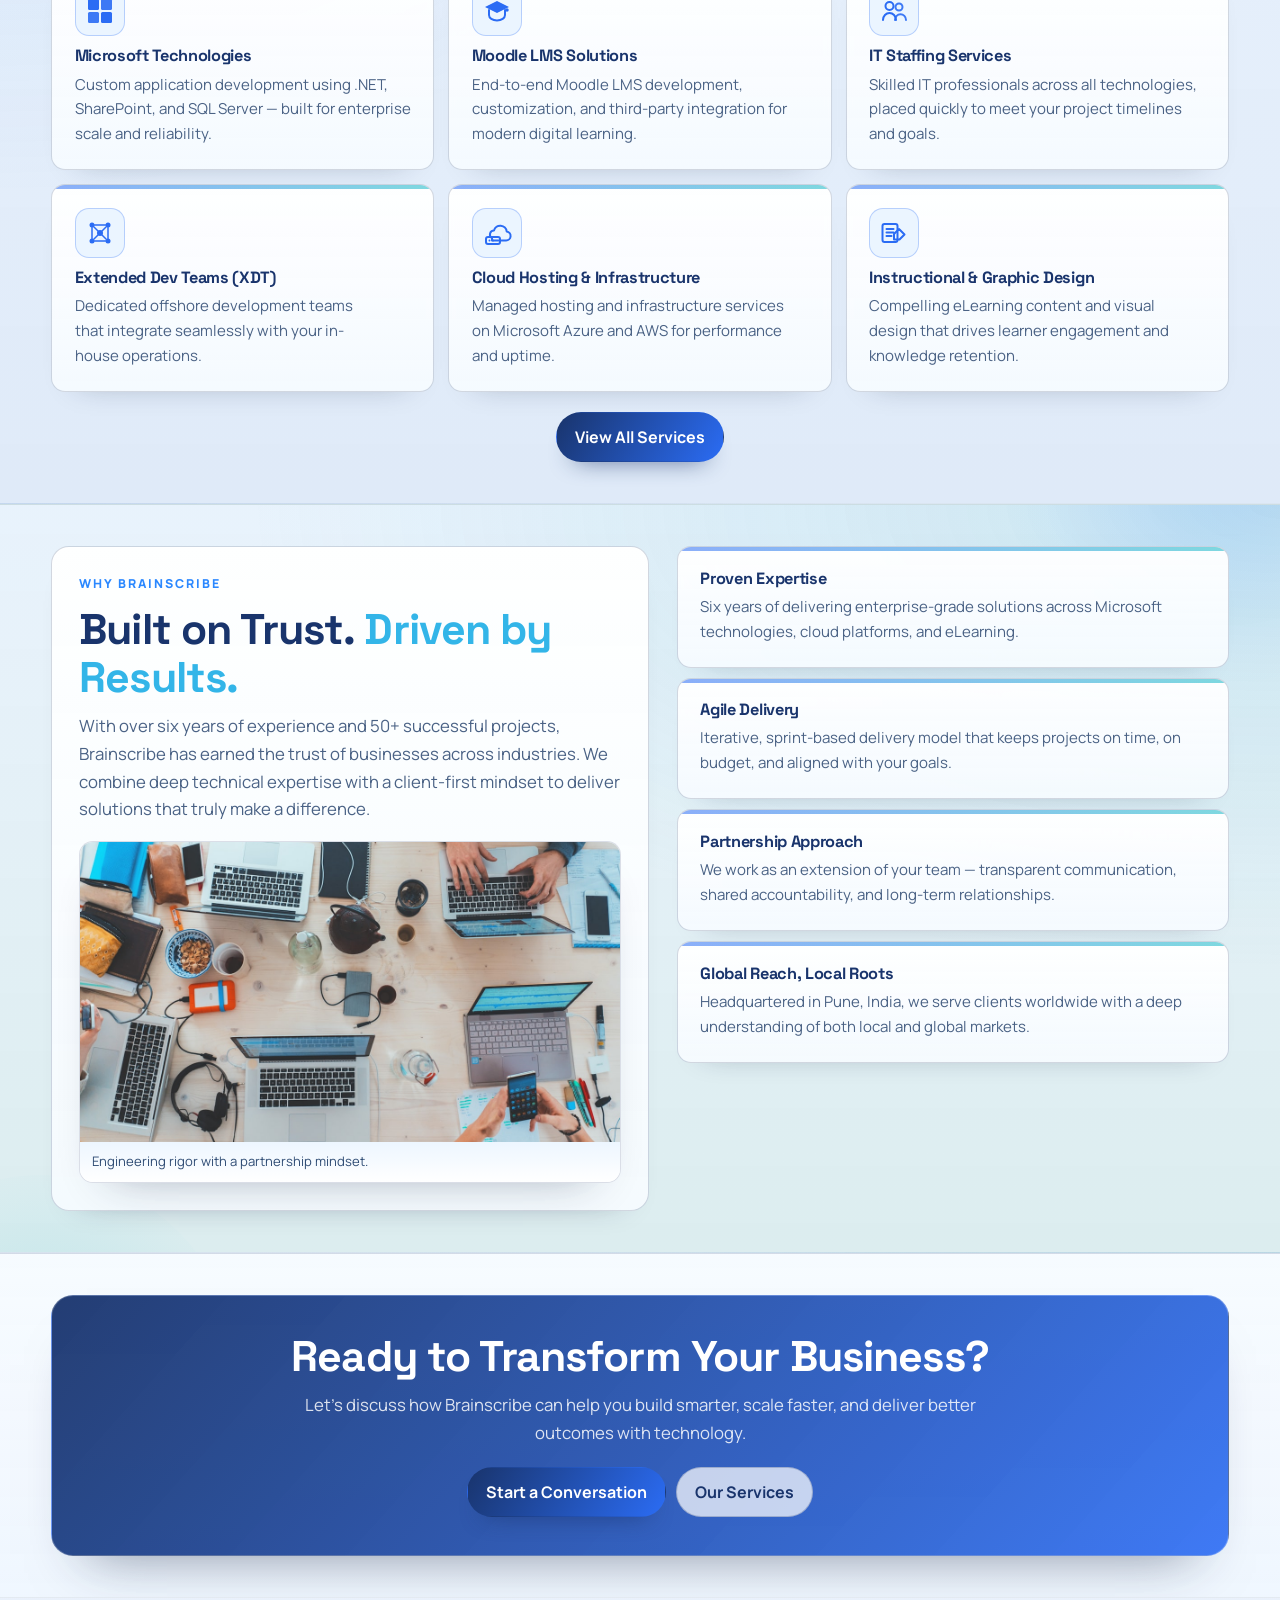
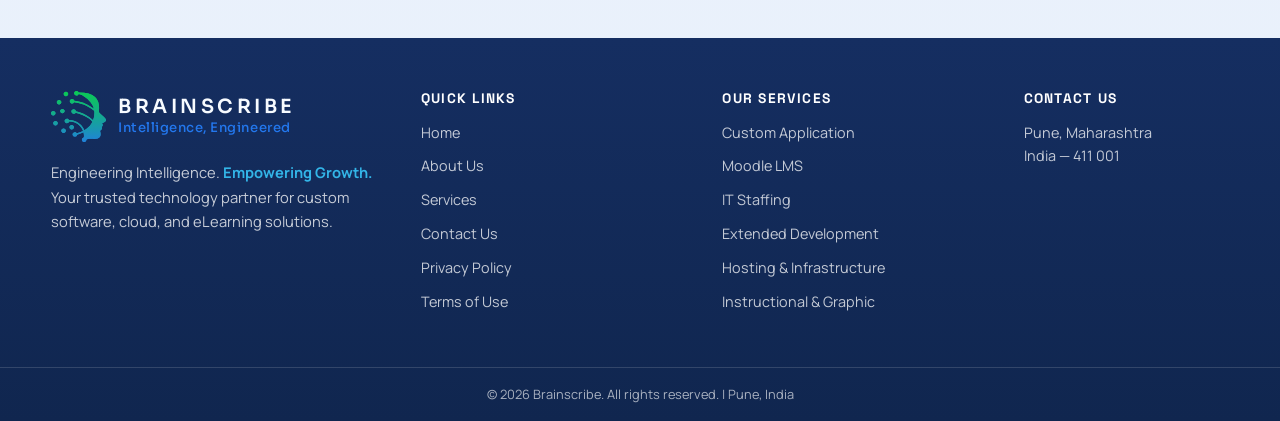
==== commit a694937f: "Final" ====
--- a/index.html
+++ b/index.html
@@ -80,7 +80,7 @@
       <div class="container hero-grid">
         <div class="reveal">
           <div class="eyebrow">Pune, India · Est. 2019</div>
-          <h1>Engineeringa Intelligence. <span class="text-accent-cyan">Empowering Growth.</span></h1>
+          <h1>Engineering Intelligence. <span class="text-accent-cyan">Empowering Growth.</span></h1>
           <p class="hero-copy">Brainscribe is your trusted technology partner — delivering custom software, cloud infrastructure, and eLearning solutions that transform how businesses operate and grow.</p>
           <div class="actions">
             <a class="button primary" href="services.html">Explore Services</a>
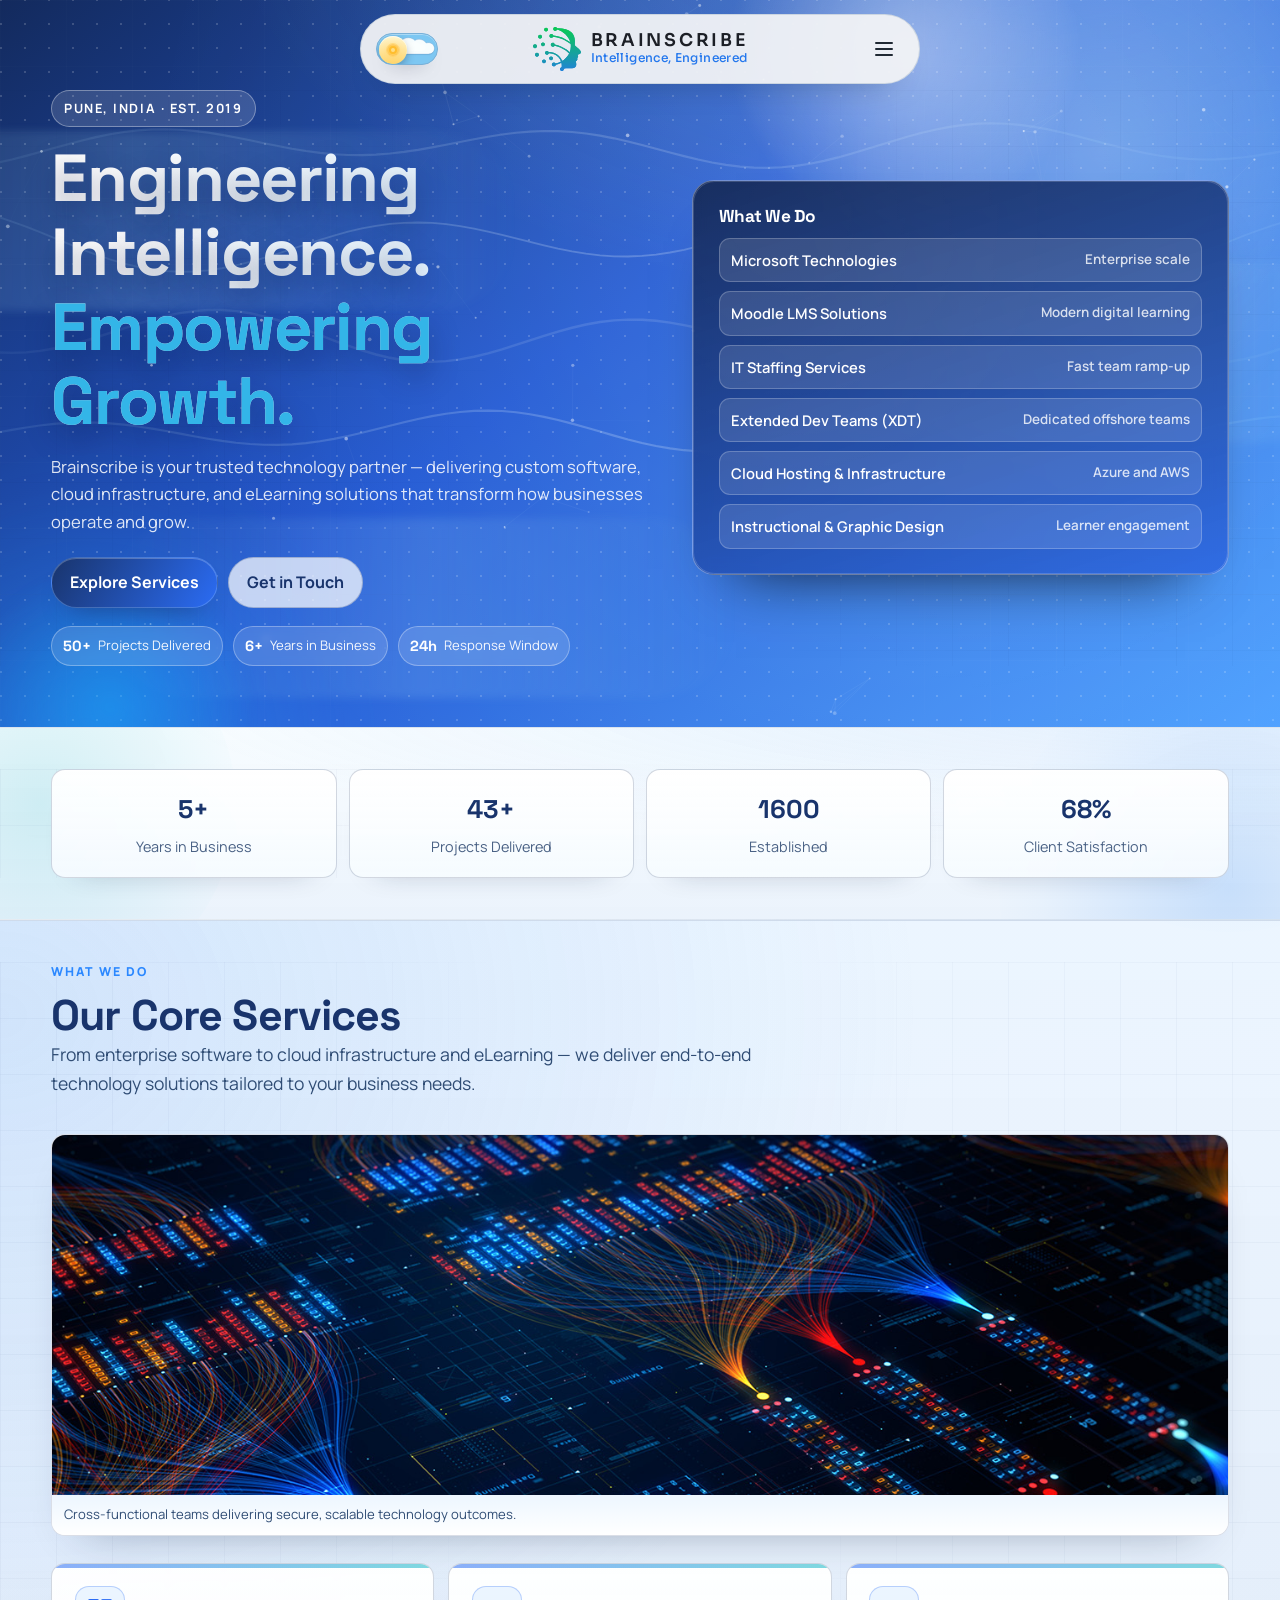
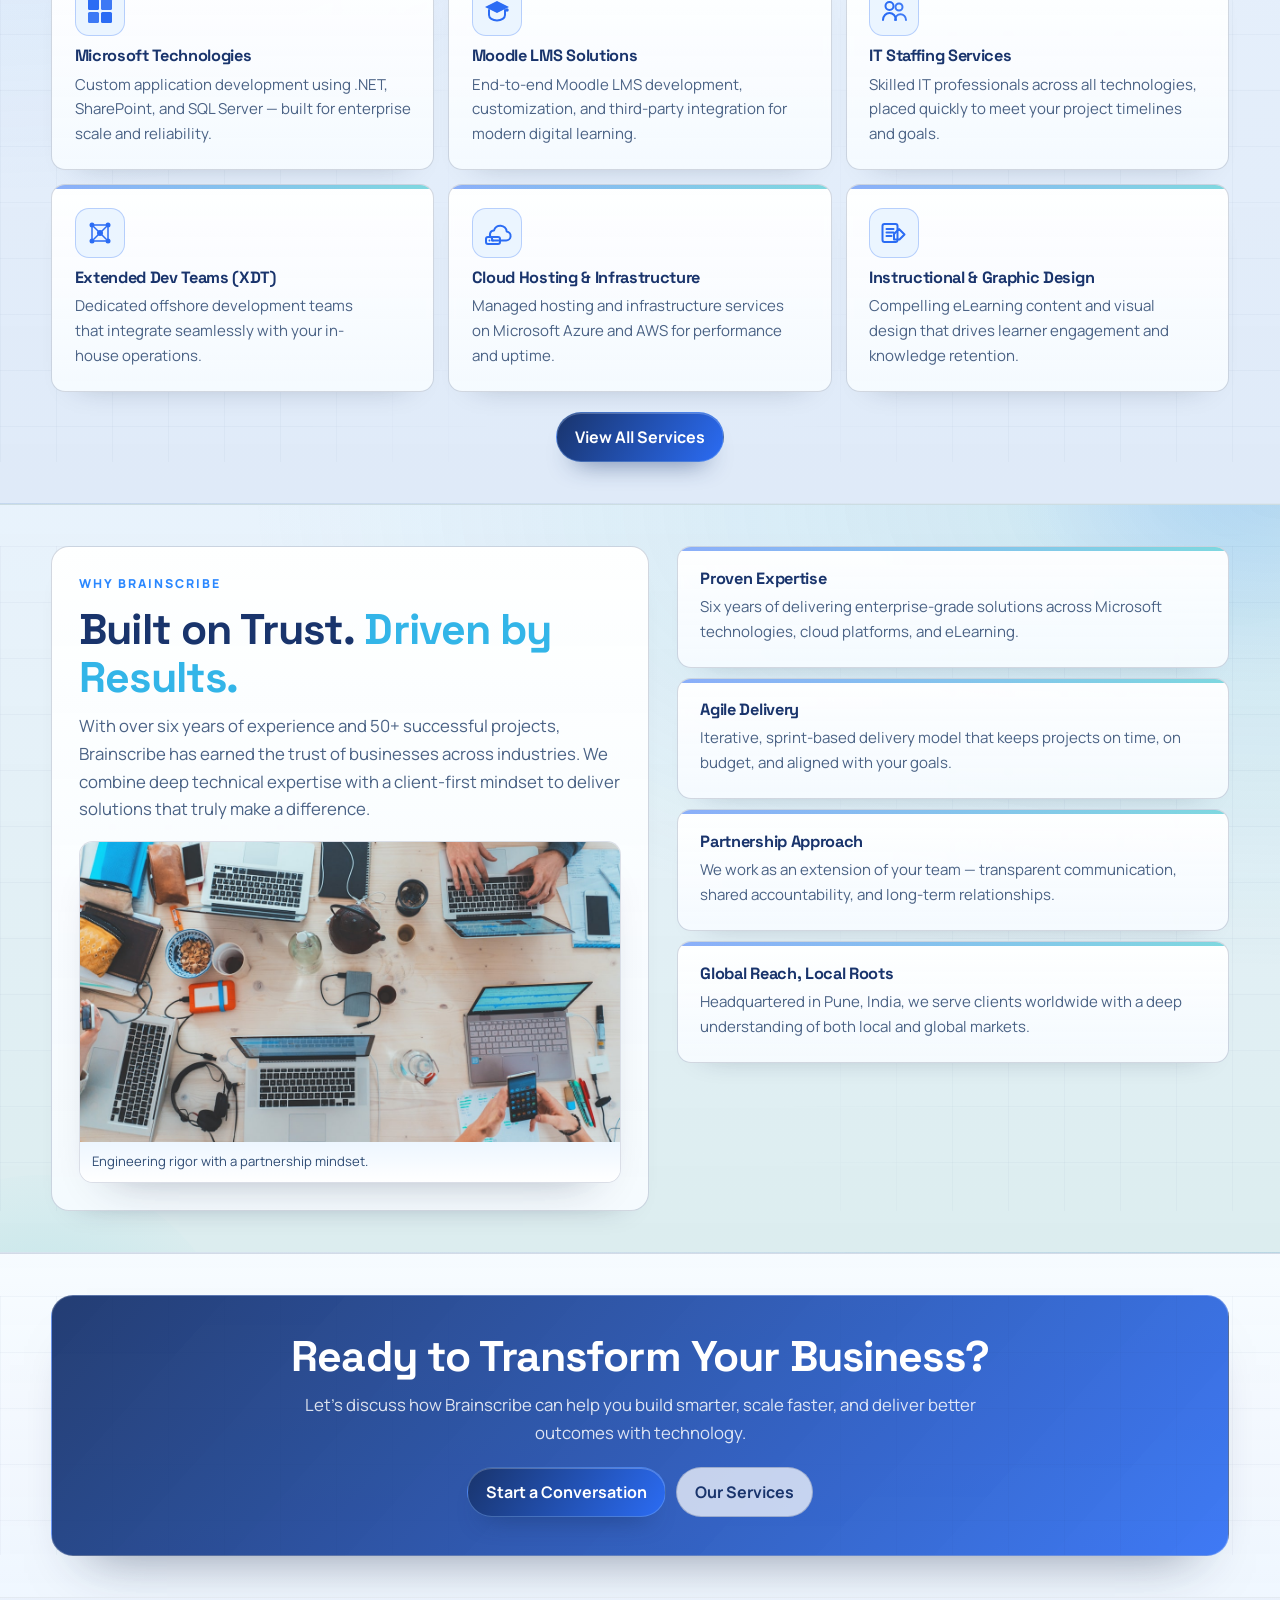
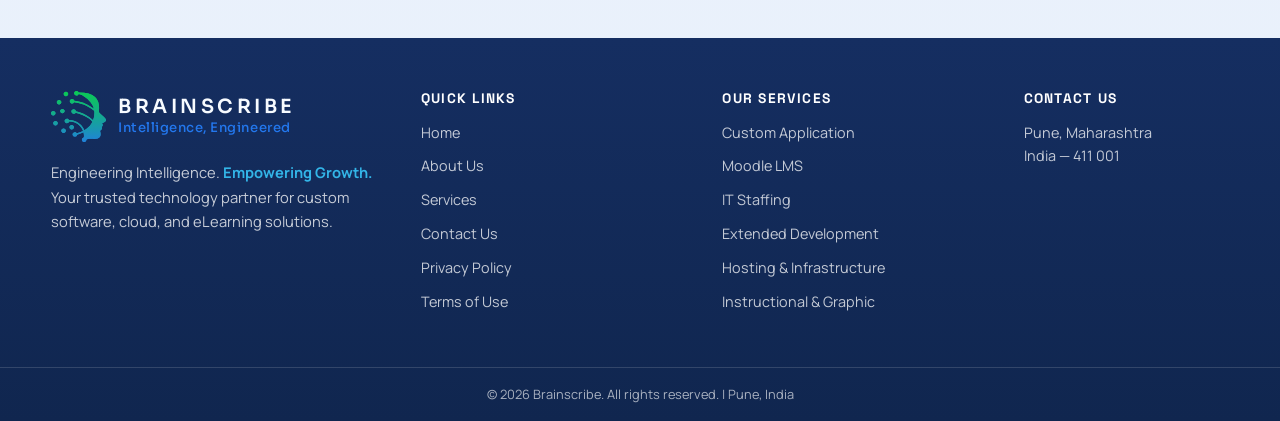
==== commit 8e471920: "Test" ====
--- a/index.html
+++ b/index.html
@@ -35,7 +35,7 @@
             <div class="menu-body">
               <div class="menu-links-col">
                 <a class="active" href="index.html"><span class="menu-link-title">Home</span><span class="menu-link-meta">Start here</span></a>
-                <a href="about.html"><span class="menu-link-title">About Us</span><span class="menu-link-meta">Who we are</span></a>
+                <a href="about.html"><span class="menu-link-title">About Usaaa</span><span class="menu-link-meta">Who we are</span></a>
                 <a href="services.html"><span class="menu-link-title">Services</span><span class="menu-link-meta">What we do</span></a>
                 <div class="menu-service-links">
                   <a class="menu-sub-link" href="service-custom-application.html">01. Custom Application</a>
--- a/styles.css
+++ b/styles.css
@@ -33,36 +33,27 @@
   scroll-behavior: smooth;
 }
 
-body {
-  font-family: "Manrope", sans-serif;
-  color: var(--ink);
-  font-size: 16px;
-  line-height: 1.65;
-  background:
-    radial-gradient(circle at 18% 14%, rgba(43, 108, 244, 0.15), transparent 37%),
-    radial-gradient(circle at 84% 8%, rgba(21, 183, 197, 0.12), transparent 36%),
-    linear-gradient(180deg, #f8fbff, #edf4ff);
-  min-height: 100vh;
-  text-rendering: optimizeLegibility;
-  -webkit-font-smoothing: antialiased;
-}
+body {
+  font-family: "Manrope", sans-serif;
+  color: var(--ink);
+  font-size: 16px;
+  line-height: 1.65;
+  background:
+    radial-gradient(circle at 18% 14%, rgba(43, 108, 244, 0.15), transparent 37%),
+    radial-gradient(circle at 84% 8%, rgba(21, 183, 197, 0.12), transparent 36%),
+    linear-gradient(180deg, #f8fbff, #edf4ff);
+  min-height: 100vh;
+  text-rendering: optimizeLegibility;
+  -webkit-font-smoothing: antialiased;
+}
 
 body.menu-open {
   overflow: hidden;
 }
 
-body::before {
-  content: "";
-  position: fixed;
-  inset: 0;
-  z-index: -1;
-  pointer-events: none;
-  background-image:
-    linear-gradient(to right, rgba(25, 52, 108, 0.04) 1px, transparent 1px),
-    linear-gradient(to bottom, rgba(25, 52, 108, 0.04) 1px, transparent 1px);
-  background-size: 56px 56px;
-  mask-image: radial-gradient(circle at center, black 35%, transparent 88%);
-}
+body::before {
+  content: none;
+}
 
 img {
   display: block;
@@ -252,172 +243,177 @@
   display: none;
 }
 
-.button {
-  display: inline-flex;
-  align-items: center;
-  justify-content: center;
-  border-radius: 999px;
-  padding: 11px 18px;
-  font-weight: 700;
-  text-decoration: none;
-  border: 1px solid transparent;
-  position: relative;
-  isolation: isolate;
-  overflow: hidden;
-  transition: transform 0.2s ease, box-shadow 0.2s ease, background-color 0.2s ease;
-  white-space: nowrap;
-}
-
-.button::after {
-  content: "";
-  position: absolute;
-  inset: -36% -120%;
-  border-radius: inherit;
-  background: linear-gradient(
-    108deg,
-    rgba(255, 255, 255, 0) 36%,
-    rgba(255, 255, 255, 0.45) 50%,
-    rgba(255, 255, 255, 0) 64%
-  );
-  opacity: 0;
-  transform: translateX(-46%) rotate(14deg);
-  transition: transform 620ms cubic-bezier(0.23, 1, 0.32, 1), opacity 220ms ease;
-  pointer-events: none;
-}
-
-.button:hover {
-  transform: translateY(-2px);
-}
-
-.button:hover::after,
-.button:focus-visible::after {
-  opacity: 1;
-  transform: translateX(54%) rotate(14deg);
-}
-
-.button:focus-visible {
-  outline: 2px solid var(--sky-light);
-  outline-offset: 2px;
-}
+.button {
+  display: inline-flex;
+  align-items: center;
+  justify-content: center;
+  border-radius: 999px;
+  padding: 11px 18px;
+  font-weight: 700;
+  text-decoration: none;
+  border: 1px solid transparent;
+  position: relative;
+  isolation: isolate;
+  overflow: hidden;
+  transition: transform 0.2s ease, box-shadow 0.2s ease, background-color 0.2s ease;
+  white-space: nowrap;
+}
+
+.button::after {
+  content: "";
+  position: absolute;
+  inset: -36% -120%;
+  border-radius: inherit;
+  background: linear-gradient(
+    108deg,
+    rgba(255, 255, 255, 0) 36%,
+    rgba(255, 255, 255, 0.45) 50%,
+    rgba(255, 255, 255, 0) 64%
+  );
+  opacity: 0;
+  transform: translateX(-46%) rotate(14deg);
+  transition: transform 620ms cubic-bezier(0.23, 1, 0.32, 1), opacity 220ms ease;
+  pointer-events: none;
+}
+
+.button:hover {
+  transform: translateY(-2px);
+}
+
+.button:hover::after,
+.button:focus-visible::after {
+  opacity: 1;
+  transform: translateX(54%) rotate(14deg);
+}
+
+.button:focus-visible {
+  outline: 2px solid var(--sky-light);
+  outline-offset: 2px;
+}
 
 .button.primary {
   color: #fff;
   background: linear-gradient(122deg, var(--navy), var(--cobalt));
-  box-shadow: 0 14px 24px -18px rgba(25, 52, 108, 0.95);
-}
-
-.button.primary:hover {
-  box-shadow: 0 20px 30px -20px rgba(25, 52, 108, 0.98);
-}
-
-.button.secondary {
-  color: var(--navy);
-  border-color: rgba(25, 52, 108, 0.24);
-  background: rgba(255, 255, 255, 0.72);
-}
+  border-color: rgba(124, 174, 246, 0.42);
+  box-shadow:
+    0 16px 26px -18px rgba(25, 52, 108, 0.86),
+    0 1px 0 rgba(255, 255, 255, 0.24) inset;
+}
+
+.button.primary:hover {
+  box-shadow:
+    0 22px 30px -20px rgba(25, 52, 108, 0.9),
+    0 1px 0 rgba(255, 255, 255, 0.26) inset;
+}
+
+.button.secondary {
+  color: var(--navy);
+  border-color: rgba(25, 52, 108, 0.24);
+  background: rgba(255, 255, 255, 0.72);
+}
 
 .button.secondary:hover {
   background: rgba(255, 255, 255, 0.95);
 }
 
-.menu-btn {
-  display: none;
-  border: 1px solid rgba(214, 238, 255, 0.48);
-  background: rgba(8, 26, 52, 0.44);
+.menu-btn {
+  display: none;
+  border: 1px solid rgba(214, 238, 255, 0.48);
+  background: rgba(8, 26, 52, 0.44);
   border-radius: var(--radius-sm);
   width: 40px;
-  height: 40px;
-  color: #f5fbff;
-}
-
-.back-to-top {
-  position: fixed;
-  right: clamp(12px, 2.4vw, 26px);
-  bottom: clamp(14px, 2.6vw, 28px);
-  z-index: 86;
-  width: 46px;
-  height: 46px;
-  border-radius: 999px;
-  border: 1px solid rgba(125, 162, 213, 0.62);
-  background: #1d4ed8;
-  color: #ffffff;
-  display: inline-flex;
-  align-items: center;
-  justify-content: center;
-  padding: 0;
-  cursor: pointer;
-  box-shadow:
-    0 22px 44px -12px rgba(17, 56, 150, 0.7),
-    0 10px 22px -10px rgba(17, 56, 150, 0.58),
-    0 0 18px rgba(29, 78, 216, 0.28);
-  opacity: 0;
-  visibility: hidden;
-  pointer-events: none;
-  transform: translateY(8px) scale(0.96);
-  transition:
-    opacity 220ms ease,
-    transform 220ms ease,
-    box-shadow 220ms ease,
-    background-color 180ms ease,
-    visibility 0s linear 220ms;
-}
-
-.back-to-top .back-to-top-icon {
-  width: 18px;
-  height: 18px;
-  display: inline-flex;
-  align-items: center;
-  justify-content: center;
-}
-
-.back-to-top .back-to-top-icon svg {
-  width: 18px;
-  height: 18px;
-  stroke-width: 2.8;
-}
-
-.back-to-top.is-visible {
-  opacity: 1;
-  visibility: visible;
-  pointer-events: auto;
-  transform: none;
-  transition: opacity 220ms ease, transform 220ms ease, box-shadow 220ms ease, background-color 180ms ease;
-}
-
-body.menu-open .back-to-top {
-  opacity: 0 !important;
-  visibility: hidden !important;
-  pointer-events: none !important;
-  transform: translateY(8px) scale(0.96) !important;
-}
-
-.back-to-top:hover {
-  transform: translateY(-2px);
-  background: #1e40af;
-  box-shadow:
-    0 26px 48px -12px rgba(17, 56, 150, 0.78),
-    0 12px 24px -10px rgba(17, 56, 150, 0.66),
-    0 0 22px rgba(37, 99, 235, 0.3);
-}
-
-.back-to-top:focus-visible {
-  background: #1e40af;
-  outline: 2px solid rgba(152, 198, 255, 0.92);
-  outline-offset: 2px;
-}
-
-.back-to-top:active {
-  background: #1e3a8a;
-  transform: translateY(0);
-  box-shadow:
-    0 16px 30px -12px rgba(17, 56, 150, 0.74),
-    0 6px 14px -9px rgba(17, 56, 150, 0.6);
-}
-
-.section {
-  padding: var(--section-space) 0;
-  position: relative;
-}
+  height: 40px;
+  color: #f5fbff;
+}
+
+.back-to-top {
+  position: fixed;
+  right: clamp(12px, 2.4vw, 26px);
+  bottom: clamp(14px, 2.6vw, 28px);
+  z-index: 86;
+  width: 46px;
+  height: 46px;
+  border-radius: 999px;
+  border: 1px solid rgba(125, 162, 213, 0.62);
+  background: #1d4ed8;
+  color: #ffffff;
+  display: inline-flex;
+  align-items: center;
+  justify-content: center;
+  padding: 0;
+  cursor: pointer;
+  box-shadow:
+    0 22px 44px -12px rgba(17, 56, 150, 0.7),
+    0 10px 22px -10px rgba(17, 56, 150, 0.58),
+    0 0 18px rgba(29, 78, 216, 0.28);
+  opacity: 0;
+  visibility: hidden;
+  pointer-events: none;
+  transform: translateY(8px) scale(0.96);
+  transition:
+    opacity 220ms ease,
+    transform 220ms ease,
+    box-shadow 220ms ease,
+    background-color 180ms ease,
+    visibility 0s linear 220ms;
+}
+
+.back-to-top .back-to-top-icon {
+  width: 18px;
+  height: 18px;
+  display: inline-flex;
+  align-items: center;
+  justify-content: center;
+}
+
+.back-to-top .back-to-top-icon svg {
+  width: 18px;
+  height: 18px;
+  stroke-width: 2.8;
+}
+
+.back-to-top.is-visible {
+  opacity: 1;
+  visibility: visible;
+  pointer-events: auto;
+  transform: none;
+  transition: opacity 220ms ease, transform 220ms ease, box-shadow 220ms ease, background-color 180ms ease;
+}
+
+body.menu-open .back-to-top {
+  opacity: 0 !important;
+  visibility: hidden !important;
+  pointer-events: none !important;
+  transform: translateY(8px) scale(0.96) !important;
+}
+
+.back-to-top:hover {
+  transform: translateY(-2px);
+  background: #1e40af;
+  box-shadow:
+    0 26px 48px -12px rgba(17, 56, 150, 0.78),
+    0 12px 24px -10px rgba(17, 56, 150, 0.66),
+    0 0 22px rgba(37, 99, 235, 0.3);
+}
+
+.back-to-top:focus-visible {
+  background: #1e40af;
+  outline: 2px solid rgba(152, 198, 255, 0.92);
+  outline-offset: 2px;
+}
+
+.back-to-top:active {
+  background: #1e3a8a;
+  transform: translateY(0);
+  box-shadow:
+    0 16px 30px -12px rgba(17, 56, 150, 0.74),
+    0 6px 14px -9px rgba(17, 56, 150, 0.6);
+}
+
+.section {
+  padding: var(--section-space) 0;
+  position: relative;
+}
 
 .section-head {
   max-width: 780px;
@@ -475,10 +471,51 @@
   pointer-events: none;
 }
 
-.page-hero .container {
-  position: relative;
-  z-index: 1;
-}
+.page-hero .container {
+  position: relative;
+  z-index: 1;
+}
+
+.page-hero .container::before {
+  content: "";
+  position: absolute;
+  top: 0;
+  bottom: 0;
+  left: 50%;
+  width: 100vw;
+  transform: translateX(-50%);
+  pointer-events: none;
+  z-index: -1;
+  background-image:
+    linear-gradient(to right, rgba(25, 52, 108, 0.12) 1px, transparent 1px),
+    linear-gradient(to bottom, rgba(25, 52, 108, 0.12) 1px, transparent 1px);
+  background-size: 56px 56px;
+  opacity: 0.3;
+  -webkit-mask-image:
+    linear-gradient(
+      90deg,
+      rgba(0, 0, 0, 0.95) 0%,
+      rgba(0, 0, 0, 0.88) 24%,
+      transparent 40%,
+      transparent 60%,
+      rgba(0, 0, 0, 0.88) 76%,
+      rgba(0, 0, 0, 0.95) 100%
+    );
+  mask-image:
+    linear-gradient(
+      90deg,
+      rgba(0, 0, 0, 0.95) 0%,
+      rgba(0, 0, 0, 0.88) 24%,
+      transparent 40%,
+      transparent 60%,
+      rgba(0, 0, 0, 0.88) 76%,
+      rgba(0, 0, 0, 0.95) 100%
+    );
+  -webkit-mask-size: 100% 100%;
+  mask-size: 100% 100%;
+  -webkit-mask-repeat: no-repeat;
+  mask-repeat: no-repeat;
+}
 
 .page-hero p,
 .page-hero h1,
@@ -832,22 +869,22 @@
   margin-left: auto;
 }
 
-.milestone-item::before {
-  content: "";
-  position: absolute;
-  top: 29px;
-  width: 30px;
-  height: 2px;
-  background: rgba(43, 108, 244, 0.5);
-}
-
-.milestone-item.left::before {
-  right: -30px;
-}
-
-.milestone-item.right::before {
-  left: -30px;
-}
+.milestone-item::before {
+  content: "";
+  position: absolute;
+  top: 29px;
+  width: 30px;
+  height: 2px;
+  background: rgba(43, 108, 244, 0.5);
+}
+
+.milestone-item.left::before {
+  right: -30px;
+}
+
+.milestone-item.right::before {
+  left: -30px;
+}
 
 .milestone-item::after {
   content: "";
@@ -861,13 +898,13 @@
   box-shadow: 0 0 0 6px rgba(43, 108, 244, 0.12);
 }
 
-.milestone-item.left::after {
-  right: -40px;
-}
-
-.milestone-item.right::after {
-  left: -40px;
-}
+.milestone-item.left::after {
+  right: -40px;
+}
+
+.milestone-item.right::after {
+  left: -40px;
+}
 
 .milestone-item .n {
   width: 42px;
@@ -926,460 +963,460 @@
   transition: 0.2s ease;
 }
 
-.service-nav a:hover {
-  color: var(--navy);
-  background: var(--sky-pale);
-  border-color: var(--line-strong);
-}
-
-.services-showcase .container {
-  display: grid;
-  gap: 14px;
-}
-
-.services-overview-grid {
-  display: grid;
-  grid-template-columns: repeat(3, minmax(0, 1fr));
-  gap: 14px;
-}
-
-.service-overview-tile {
-  display: flex;
-  flex-direction: column;
-  gap: 10px;
-  height: 100%;
-}
-
-.service-overview-head {
-  display: flex;
-  align-items: center;
-  gap: 8px;
-}
-
-.service-overview-index {
-  width: 30px;
-  height: 30px;
-  border-radius: 9px;
-  background: linear-gradient(145deg, var(--cobalt), var(--navy));
-  color: #fff;
-  font: 700 0.78rem/1 "Space Grotesk", sans-serif;
-  display: inline-flex;
-  align-items: center;
-  justify-content: center;
-}
-
-.service-overview-icon {
-  width: 38px;
-  height: 38px;
-  border-radius: 11px;
-  padding: 6px;
-  border: 1px solid rgba(43, 108, 244, 0.28);
-  background: rgba(233, 244, 255, 0.9);
-}
-
-.services-overview-page .service-overview-icon {
-  width: 50px;
-  height: 50px;
-  border-radius: 14px;
-  padding: 8px;
-}
-
-.core-services-grid .core-service-icon {
-  width: 50px;
-  height: 50px;
-  border-radius: 14px;
-  padding: 8px;
-  margin-bottom: 11px;
-}
-
-.service-overview-points {
-  margin: 4px 0 2px 18px;
-  color: var(--muted);
-  display: grid;
-  gap: 4px;
-  font-size: 0.9rem;
-}
-
-.service-overview-tile .button {
-  margin-top: auto;
-}
-
-.service-feature-layout {
-  align-items: stretch;
-}
-
-.service-feature-media {
-  margin: 0;
-  border: 1px solid rgba(25, 52, 108, 0.14);
-  border-radius: 14px;
-  overflow: hidden;
-  background: rgba(244, 250, 255, 0.9);
-  display: grid;
-  grid-template-rows: 1fr auto;
-}
-
-.service-feature-media img {
-  width: 100%;
-  height: 100%;
-  min-height: 320px;
-  object-fit: cover;
-  display: block;
-}
-
-.service-feature-media figcaption {
-  padding: 9px 12px 10px;
-  color: var(--muted-strong);
-  font-size: 0.85rem;
-  font-weight: 600;
-  line-height: 1.4;
-}
-
-.service-feature-card {
-  display: flex;
-  flex-direction: column;
-  min-height: 100%;
-}
-
-.service-feature-meta {
-  display: inline-flex;
-  align-items: center;
-  gap: 8px;
-  margin: 2px 0 10px;
-}
-
-.service-feature-icon {
-  width: 36px;
-  height: 36px;
-  border-radius: 10px;
-  padding: 6px;
-  border: 1px solid rgba(34, 100, 196, 0.26);
-  background: rgba(229, 241, 255, 0.84);
-}
-
-.service-feature-meta .section-tag {
-  margin: 0;
-}
-
-.service-feature-card .service-discuss-btn {
-  margin-top: 24px;
-  align-self: flex-start;
-}
-
-.service-detail-highlights {
-  margin: 10px 0 14px 18px;
-  color: var(--muted);
-  display: grid;
-  gap: 6px;
-}
-
-.service-snapshot-grid {
-  display: grid;
-  grid-template-columns: repeat(3, minmax(0, 1fr));
-  gap: 12px;
-}
-
-.service-snapshot-card h4 {
-  margin-bottom: 6px;
-}
-
-.service-value-grid {
-  display: grid;
-  grid-template-columns: repeat(2, minmax(0, 1fr));
-  gap: 12px;
-}
-
-.service-value-card h3 {
-  margin-bottom: 6px;
-}
-
-.service-process-steps {
-  margin-top: 4px;
-}
-
-.service-scope-subhead {
-  margin-top: 14px;
-  margin-bottom: 8px;
-}
-
-.service-detail-page .page-hero h1 {
-  max-width: 19ch;
-}
-
-.service-detail-page .service-feature-band,
-.service-detail-page .service-snapshot-band,
-.service-detail-page .service-value-band,
-.service-detail-page .service-process-band,
-.service-detail-page .service-scope-band {
-  position: relative;
-  border-top: 1px solid rgba(20, 49, 95, 0.16);
-  border-bottom: 1px solid rgba(20, 49, 95, 0.12);
-}
-
-.service-detail-page .service-feature-band {
-  background:
-    radial-gradient(120% 130% at 100% 0%, rgba(73, 152, 243, 0.17), transparent 62%),
-    linear-gradient(180deg, rgba(247, 252, 255, 0.97), rgba(238, 247, 255, 0.92));
-}
-
-.service-detail-page .service-snapshot-band {
-  background:
-    radial-gradient(120% 130% at 0% 10%, rgba(87, 163, 241, 0.16), transparent 62%),
-    linear-gradient(180deg, rgba(241, 249, 255, 0.96), rgba(232, 243, 255, 0.9));
-}
-
-.service-detail-page .service-value-band {
-  background:
-    radial-gradient(130% 120% at 100% 12%, rgba(79, 177, 196, 0.16), transparent 62%),
-    linear-gradient(180deg, rgba(236, 246, 255, 0.96), rgba(227, 240, 255, 0.9));
-}
-
-.service-detail-page .service-process-band {
-  background:
-    radial-gradient(120% 130% at 8% 0%, rgba(68, 143, 234, 0.14), transparent 64%),
-    linear-gradient(180deg, rgba(244, 250, 255, 0.95), rgba(234, 244, 255, 0.9));
-}
-
-.service-detail-page .service-scope-band {
-  background:
-    radial-gradient(120% 120% at 100% 0%, rgba(70, 157, 235, 0.14), transparent 64%),
-    linear-gradient(180deg, rgba(239, 248, 255, 0.96), rgba(230, 241, 255, 0.9));
-}
-
-.service-detail-page .service-feature-band::before,
-.service-detail-page .service-snapshot-band::before,
-.service-detail-page .service-value-band::before,
-.service-detail-page .service-process-band::before,
-.service-detail-page .service-scope-band::before {
-  content: "";
-  position: absolute;
-  left: 0;
-  right: 0;
-  top: 0;
-  height: 3px;
-  background: linear-gradient(90deg, rgba(44, 108, 244, 0.14), rgba(52, 181, 232, 0.26), rgba(44, 108, 244, 0.14));
-  pointer-events: none;
-}
-
-.services-accordion {
-  display: grid;
-  gap: 12px;
-}
-
-.service-accordion-item {
-  border: 1px solid rgba(19, 52, 103, 0.16);
-  border-radius: 16px;
-  background: linear-gradient(180deg, rgba(255, 255, 255, 0.96), rgba(243, 249, 255, 0.92));
-  box-shadow: var(--shadow-sm);
-  padding: 0;
-  overflow: hidden;
-  transition: border-color 220ms ease, box-shadow 220ms ease, background-color 220ms ease;
-}
-
-.service-accordion-item.is-open {
-  border-color: rgba(37, 99, 235, 0.38);
-  box-shadow: var(--shadow-md);
-  background: linear-gradient(180deg, rgba(245, 251, 255, 0.98), rgba(234, 244, 255, 0.94));
-}
-
-.service-main-trigger {
-  width: 100%;
-  border: 0;
-  background: linear-gradient(180deg, rgba(255, 255, 255, 0.96), rgba(238, 246, 255, 0.92));
-  color: var(--navy);
-  display: flex;
-  align-items: center;
-  justify-content: space-between;
-  gap: 10px;
-  padding: 14px 16px;
-  text-align: left;
-  cursor: pointer;
-}
-
-.service-main-trigger:focus-visible {
-  outline: 2px solid rgba(29, 78, 216, 0.5);
-  outline-offset: -2px;
-}
-
-.service-main-label {
-  display: inline-flex;
-  align-items: baseline;
-  gap: 8px;
-}
-
-.service-main-index {
-  font: 700 0.82rem/1 "Space Grotesk", sans-serif;
-  letter-spacing: 0.06em;
-  color: var(--muted-strong);
-}
-
-.service-main-title {
-  font: 700 1.02rem/1.2 "Space Grotesk", sans-serif;
-  color: var(--navy);
-}
-
-.service-main-icon {
-  width: 28px;
-  height: 28px;
-  border-radius: 999px;
-  border: 1px solid rgba(25, 52, 108, 0.22);
-  background: rgba(255, 255, 255, 0.9);
-  color: var(--navy);
-  display: inline-flex;
-  align-items: center;
-  justify-content: center;
-  font-size: 1.05rem;
-  font-weight: 700;
-  line-height: 1;
-  transition: transform 220ms ease, background-color 220ms ease;
-}
-
-.service-accordion-item.is-open .service-main-icon {
-  transform: rotate(45deg);
-  background: rgba(37, 99, 235, 0.12);
-}
-
-.service-main-panel {
-  display: none;
-  padding: 10px;
-}
-
-.service-accordion-item.is-open .service-main-panel {
-  display: block;
-}
-
-.service-accordion-index {
-  display: inline-flex;
-  align-items: center;
-  justify-content: center;
-  width: 34px;
-  height: 34px;
-  border-radius: 10px;
-  background: linear-gradient(145deg, var(--cobalt), var(--navy));
-  color: #fff;
-  font: 700 0.82rem/1 "Space Grotesk", sans-serif;
-}
-
-.service-accordion-label {
-  display: grid;
-  gap: 3px;
-}
-
-.service-accordion-label strong {
-  font: 700 1rem/1.15 "Space Grotesk", sans-serif;
-  color: var(--navy);
-}
-
-.service-accordion-label small {
-  color: var(--muted-strong);
-  font-size: 0.84rem;
-}
-
-.service-summary-card {
-  border: 1px solid rgba(158, 196, 255, 0.32);
-  border-radius: 13px;
-  background: linear-gradient(142deg, #1d4ed8 0%, #1d4ed8 42%, #143a9f 100%);
-  color: #fff;
-  padding: 12px;
-}
-
-.service-summary-head {
-  display: grid;
-  grid-template-columns: auto minmax(0, 1fr) auto;
-  align-items: start;
-  gap: 10px;
-}
-
-.service-summary-card .service-accordion-index {
-  width: 32px;
-  height: 32px;
-  border-radius: 9px;
-  background: rgba(255, 255, 255, 0.18);
-  border: 1px solid rgba(255, 255, 255, 0.36);
-}
-
-.service-summary-icon {
-  width: 32px;
-  height: 32px;
-  border-radius: 9px;
-  padding: 6px;
-  border: 1px solid rgba(255, 255, 255, 0.36);
-  background: rgba(255, 255, 255, 0.18);
-}
-
-.service-summary-card .service-accordion-label strong {
-  color: #fff;
-}
-
-.service-summary-card .service-accordion-label small {
-  color: rgba(230, 240, 255, 0.94);
-}
-
-.service-summary-points {
-  margin: 10px 0 0 18px;
-  color: rgba(243, 248, 255, 0.96);
-  display: grid;
-  gap: 5px;
-}
-
-.service-summary-points li {
-  font-size: 0.89rem;
-}
-
-.service-accordion-trigger {
-  width: 30px;
-  height: 30px;
-  border-radius: 999px;
-  border: 1px solid rgba(255, 255, 255, 0.5);
-  background: rgba(255, 255, 255, 0.14);
-  color: #fff;
-  display: inline-flex;
-  align-items: center;
-  justify-content: center;
-  padding: 0;
-  cursor: pointer;
-}
-
-.service-accordion-trigger:focus-visible {
-  outline: 2px solid rgba(219, 234, 254, 0.95);
-  outline-offset: 2px;
-}
-
-.service-accordion-icon {
-  width: auto;
-  height: auto;
-  border-radius: 0;
-  border: 0;
-  display: inline-flex;
-  align-items: center;
-  justify-content: center;
-  color: currentColor;
-  font-size: 1.1rem;
-  font-weight: 700;
-  line-height: 1;
-  transition: transform 220ms ease;
-}
-
-.service-accordion-item.is-detail-open .service-accordion-icon {
-  transform: rotate(45deg);
-}
-
-.service-accordion-item.is-open .service-summary-card {
-  background: linear-gradient(142deg, #1e40af 0%, #1d4ed8 44%, #143a9f 100%);
-}
-
-.service-accordion-panel {
-  display: none;
-  margin-top: 8px;
-}
-
-.service-accordion-item.is-detail-open .service-accordion-panel {
-  display: block;
-}
-
-.services-carousel {
-  position: relative;
-  padding: 8px 0 0;
-}
+.service-nav a:hover {
+  color: var(--navy);
+  background: var(--sky-pale);
+  border-color: var(--line-strong);
+}
+
+.services-showcase .container {
+  display: grid;
+  gap: 14px;
+}
+
+.services-overview-grid {
+  display: grid;
+  grid-template-columns: repeat(3, minmax(0, 1fr));
+  gap: 14px;
+}
+
+.service-overview-tile {
+  display: flex;
+  flex-direction: column;
+  gap: 10px;
+  height: 100%;
+}
+
+.service-overview-head {
+  display: flex;
+  align-items: center;
+  gap: 8px;
+}
+
+.service-overview-index {
+  width: 30px;
+  height: 30px;
+  border-radius: 9px;
+  background: linear-gradient(145deg, var(--cobalt), var(--navy));
+  color: #fff;
+  font: 700 0.78rem/1 "Space Grotesk", sans-serif;
+  display: inline-flex;
+  align-items: center;
+  justify-content: center;
+}
+
+.service-overview-icon {
+  width: 38px;
+  height: 38px;
+  border-radius: 11px;
+  padding: 6px;
+  border: 1px solid rgba(43, 108, 244, 0.28);
+  background: rgba(233, 244, 255, 0.9);
+}
+
+.services-overview-page .service-overview-icon {
+  width: 50px;
+  height: 50px;
+  border-radius: 14px;
+  padding: 8px;
+}
+
+.core-services-grid .core-service-icon {
+  width: 50px;
+  height: 50px;
+  border-radius: 14px;
+  padding: 8px;
+  margin-bottom: 11px;
+}
+
+.service-overview-points {
+  margin: 4px 0 2px 18px;
+  color: var(--muted);
+  display: grid;
+  gap: 4px;
+  font-size: 0.9rem;
+}
+
+.service-overview-tile .button {
+  margin-top: auto;
+}
+
+.service-feature-layout {
+  align-items: stretch;
+}
+
+.service-feature-media {
+  margin: 0;
+  border: 1px solid rgba(25, 52, 108, 0.14);
+  border-radius: 14px;
+  overflow: hidden;
+  background: rgba(244, 250, 255, 0.9);
+  display: grid;
+  grid-template-rows: 1fr auto;
+}
+
+.service-feature-media img {
+  width: 100%;
+  height: 100%;
+  min-height: 320px;
+  object-fit: cover;
+  display: block;
+}
+
+.service-feature-media figcaption {
+  padding: 9px 12px 10px;
+  color: var(--muted-strong);
+  font-size: 0.85rem;
+  font-weight: 600;
+  line-height: 1.4;
+}
+
+.service-feature-card {
+  display: flex;
+  flex-direction: column;
+  min-height: 100%;
+}
+
+.service-feature-meta {
+  display: inline-flex;
+  align-items: center;
+  gap: 8px;
+  margin: 2px 0 10px;
+}
+
+.service-feature-icon {
+  width: 36px;
+  height: 36px;
+  border-radius: 10px;
+  padding: 6px;
+  border: 1px solid rgba(34, 100, 196, 0.26);
+  background: rgba(229, 241, 255, 0.84);
+}
+
+.service-feature-meta .section-tag {
+  margin: 0;
+}
+
+.service-feature-card .service-discuss-btn {
+  margin-top: 24px;
+  align-self: flex-start;
+}
+
+.service-detail-highlights {
+  margin: 10px 0 14px 18px;
+  color: var(--muted);
+  display: grid;
+  gap: 6px;
+}
+
+.service-snapshot-grid {
+  display: grid;
+  grid-template-columns: repeat(3, minmax(0, 1fr));
+  gap: 12px;
+}
+
+.service-snapshot-card h4 {
+  margin-bottom: 6px;
+}
+
+.service-value-grid {
+  display: grid;
+  grid-template-columns: repeat(2, minmax(0, 1fr));
+  gap: 12px;
+}
+
+.service-value-card h3 {
+  margin-bottom: 6px;
+}
+
+.service-process-steps {
+  margin-top: 4px;
+}
+
+.service-scope-subhead {
+  margin-top: 14px;
+  margin-bottom: 8px;
+}
+
+.service-detail-page .page-hero h1 {
+  max-width: 19ch;
+}
+
+.service-detail-page .service-feature-band,
+.service-detail-page .service-snapshot-band,
+.service-detail-page .service-value-band,
+.service-detail-page .service-process-band,
+.service-detail-page .service-scope-band {
+  position: relative;
+  border-top: 1px solid rgba(20, 49, 95, 0.16);
+  border-bottom: 1px solid rgba(20, 49, 95, 0.12);
+}
+
+.service-detail-page .service-feature-band {
+  background:
+    radial-gradient(120% 130% at 100% 0%, rgba(73, 152, 243, 0.17), transparent 62%),
+    linear-gradient(180deg, rgba(247, 252, 255, 0.97), rgba(238, 247, 255, 0.92));
+}
+
+.service-detail-page .service-snapshot-band {
+  background:
+    radial-gradient(120% 130% at 0% 10%, rgba(87, 163, 241, 0.16), transparent 62%),
+    linear-gradient(180deg, rgba(241, 249, 255, 0.96), rgba(232, 243, 255, 0.9));
+}
+
+.service-detail-page .service-value-band {
+  background:
+    radial-gradient(130% 120% at 100% 12%, rgba(79, 177, 196, 0.16), transparent 62%),
+    linear-gradient(180deg, rgba(236, 246, 255, 0.96), rgba(227, 240, 255, 0.9));
+}
+
+.service-detail-page .service-process-band {
+  background:
+    radial-gradient(120% 130% at 8% 0%, rgba(68, 143, 234, 0.14), transparent 64%),
+    linear-gradient(180deg, rgba(244, 250, 255, 0.95), rgba(234, 244, 255, 0.9));
+}
+
+.service-detail-page .service-scope-band {
+  background:
+    radial-gradient(120% 120% at 100% 0%, rgba(70, 157, 235, 0.14), transparent 64%),
+    linear-gradient(180deg, rgba(239, 248, 255, 0.96), rgba(230, 241, 255, 0.9));
+}
+
+.service-detail-page .service-feature-band::before,
+.service-detail-page .service-snapshot-band::before,
+.service-detail-page .service-value-band::before,
+.service-detail-page .service-process-band::before,
+.service-detail-page .service-scope-band::before {
+  content: "";
+  position: absolute;
+  left: 0;
+  right: 0;
+  top: 0;
+  height: 3px;
+  background: linear-gradient(90deg, rgba(44, 108, 244, 0.14), rgba(52, 181, 232, 0.26), rgba(44, 108, 244, 0.14));
+  pointer-events: none;
+}
+
+.services-accordion {
+  display: grid;
+  gap: 12px;
+}
+
+.service-accordion-item {
+  border: 1px solid rgba(19, 52, 103, 0.16);
+  border-radius: 16px;
+  background: linear-gradient(180deg, rgba(255, 255, 255, 0.96), rgba(243, 249, 255, 0.92));
+  box-shadow: var(--shadow-sm);
+  padding: 0;
+  overflow: hidden;
+  transition: border-color 220ms ease, box-shadow 220ms ease, background-color 220ms ease;
+}
+
+.service-accordion-item.is-open {
+  border-color: rgba(37, 99, 235, 0.38);
+  box-shadow: var(--shadow-md);
+  background: linear-gradient(180deg, rgba(245, 251, 255, 0.98), rgba(234, 244, 255, 0.94));
+}
+
+.service-main-trigger {
+  width: 100%;
+  border: 0;
+  background: linear-gradient(180deg, rgba(255, 255, 255, 0.96), rgba(238, 246, 255, 0.92));
+  color: var(--navy);
+  display: flex;
+  align-items: center;
+  justify-content: space-between;
+  gap: 10px;
+  padding: 14px 16px;
+  text-align: left;
+  cursor: pointer;
+}
+
+.service-main-trigger:focus-visible {
+  outline: 2px solid rgba(29, 78, 216, 0.5);
+  outline-offset: -2px;
+}
+
+.service-main-label {
+  display: inline-flex;
+  align-items: baseline;
+  gap: 8px;
+}
+
+.service-main-index {
+  font: 700 0.82rem/1 "Space Grotesk", sans-serif;
+  letter-spacing: 0.06em;
+  color: var(--muted-strong);
+}
+
+.service-main-title {
+  font: 700 1.02rem/1.2 "Space Grotesk", sans-serif;
+  color: var(--navy);
+}
+
+.service-main-icon {
+  width: 28px;
+  height: 28px;
+  border-radius: 999px;
+  border: 1px solid rgba(25, 52, 108, 0.22);
+  background: rgba(255, 255, 255, 0.9);
+  color: var(--navy);
+  display: inline-flex;
+  align-items: center;
+  justify-content: center;
+  font-size: 1.05rem;
+  font-weight: 700;
+  line-height: 1;
+  transition: transform 220ms ease, background-color 220ms ease;
+}
+
+.service-accordion-item.is-open .service-main-icon {
+  transform: rotate(45deg);
+  background: rgba(37, 99, 235, 0.12);
+}
+
+.service-main-panel {
+  display: none;
+  padding: 10px;
+}
+
+.service-accordion-item.is-open .service-main-panel {
+  display: block;
+}
+
+.service-accordion-index {
+  display: inline-flex;
+  align-items: center;
+  justify-content: center;
+  width: 34px;
+  height: 34px;
+  border-radius: 10px;
+  background: linear-gradient(145deg, var(--cobalt), var(--navy));
+  color: #fff;
+  font: 700 0.82rem/1 "Space Grotesk", sans-serif;
+}
+
+.service-accordion-label {
+  display: grid;
+  gap: 3px;
+}
+
+.service-accordion-label strong {
+  font: 700 1rem/1.15 "Space Grotesk", sans-serif;
+  color: var(--navy);
+}
+
+.service-accordion-label small {
+  color: var(--muted-strong);
+  font-size: 0.84rem;
+}
+
+.service-summary-card {
+  border: 1px solid rgba(158, 196, 255, 0.32);
+  border-radius: 13px;
+  background: linear-gradient(142deg, #1d4ed8 0%, #1d4ed8 42%, #143a9f 100%);
+  color: #fff;
+  padding: 12px;
+}
+
+.service-summary-head {
+  display: grid;
+  grid-template-columns: auto minmax(0, 1fr) auto;
+  align-items: start;
+  gap: 10px;
+}
+
+.service-summary-card .service-accordion-index {
+  width: 32px;
+  height: 32px;
+  border-radius: 9px;
+  background: rgba(255, 255, 255, 0.18);
+  border: 1px solid rgba(255, 255, 255, 0.36);
+}
+
+.service-summary-icon {
+  width: 32px;
+  height: 32px;
+  border-radius: 9px;
+  padding: 6px;
+  border: 1px solid rgba(255, 255, 255, 0.36);
+  background: rgba(255, 255, 255, 0.18);
+}
+
+.service-summary-card .service-accordion-label strong {
+  color: #fff;
+}
+
+.service-summary-card .service-accordion-label small {
+  color: rgba(230, 240, 255, 0.94);
+}
+
+.service-summary-points {
+  margin: 10px 0 0 18px;
+  color: rgba(243, 248, 255, 0.96);
+  display: grid;
+  gap: 5px;
+}
+
+.service-summary-points li {
+  font-size: 0.89rem;
+}
+
+.service-accordion-trigger {
+  width: 30px;
+  height: 30px;
+  border-radius: 999px;
+  border: 1px solid rgba(255, 255, 255, 0.5);
+  background: rgba(255, 255, 255, 0.14);
+  color: #fff;
+  display: inline-flex;
+  align-items: center;
+  justify-content: center;
+  padding: 0;
+  cursor: pointer;
+}
+
+.service-accordion-trigger:focus-visible {
+  outline: 2px solid rgba(219, 234, 254, 0.95);
+  outline-offset: 2px;
+}
+
+.service-accordion-icon {
+  width: auto;
+  height: auto;
+  border-radius: 0;
+  border: 0;
+  display: inline-flex;
+  align-items: center;
+  justify-content: center;
+  color: currentColor;
+  font-size: 1.1rem;
+  font-weight: 700;
+  line-height: 1;
+  transition: transform 220ms ease;
+}
+
+.service-accordion-item.is-detail-open .service-accordion-icon {
+  transform: rotate(45deg);
+}
+
+.service-accordion-item.is-open .service-summary-card {
+  background: linear-gradient(142deg, #1e40af 0%, #1d4ed8 44%, #143a9f 100%);
+}
+
+.service-accordion-panel {
+  display: none;
+  margin-top: 8px;
+}
+
+.service-accordion-item.is-detail-open .service-accordion-panel {
+  display: block;
+}
+
+.services-carousel {
+  position: relative;
+  padding: 8px 0 0;
+}
 
 .services-carousel-pin {
   position: relative;
@@ -1429,142 +1466,142 @@
   margin-bottom: 12px;
 }
 
-.service-carousel-copy .button {
-  margin-top: auto;
-}
-
-.service-carousel-slide.content-only {
-  grid-template-columns: minmax(240px, 0.92fr) minmax(0, 1.08fr);
-  align-items: stretch;
-}
-
-.service-carousel-slide.content-only.reverse .service-overview-card {
-  order: 2;
-}
-
-.service-carousel-slide.content-only.reverse .service-carousel-copy {
-  order: 1;
-}
-
-.service-overview-card {
-  padding: clamp(18px, 2.2vw, 24px);
-  display: flex;
-  flex-direction: column;
-  justify-content: flex-start;
-}
-
-.service-overview-card .service-mini-title {
-  margin-top: 0;
-}
-
-.service-overview-card .service-feature-list {
-  margin-bottom: 0;
-}
-
-.service-rich-copy .section-tag {
-  display: inline-flex;
-  align-self: flex-start;
-  margin: 2px 0 10px;
-  padding: 6px 10px;
-  border: 1px solid rgba(34, 100, 196, 0.26);
-  border-radius: 999px;
-  font: 700 0.74rem/1 "Space Grotesk", sans-serif;
-  letter-spacing: 0.08em;
-  text-transform: uppercase;
-  color: var(--navy);
-  background: rgba(229, 241, 255, 0.84);
-}
-
-.service-rich-copy .lead {
-  color: var(--muted-strong);
-  font-weight: 600;
-}
-
-.service-mini-title {
-  margin: 10px 0 8px;
-  font-size: clamp(1.02rem, 1vw + 0.88rem, 1.2rem);
-}
-
-.service-feature-list {
-  margin: 8px 0 14px 18px;
-  color: var(--muted);
-}
-
-.service-feature-list li {
-  margin-bottom: 6px;
-  font-size: 0.92rem;
-}
-
-.sub-service-cards {
-  display: grid;
-  grid-template-columns: repeat(2, minmax(0, 1fr));
-  gap: 10px;
-  margin-top: 10px;
-}
-
-.sub-service-card {
-  border: 1px solid rgba(25, 52, 108, 0.14);
-  border-radius: 12px;
-  background: linear-gradient(180deg, rgba(255, 255, 255, 0.96), rgba(243, 249, 255, 0.9));
-  padding: 11px 12px;
-}
-
-.sub-service-card h4 {
-  margin-bottom: 6px;
-  font-size: 0.92rem;
-}
-
-.sub-service-card p {
-  margin: 0;
-  font-size: 0.88rem;
-}
-
-.benefit-pills {
-  margin-top: 12px;
-  display: flex;
-  flex-wrap: wrap;
-  gap: 8px;
-}
-
-.benefit-pill {
-  border: 1px solid rgba(38, 96, 188, 0.22);
-  border-radius: 999px;
-  background: rgba(227, 240, 255, 0.78);
-  color: var(--navy);
-  font-size: 0.79rem;
-  font-weight: 700;
-  letter-spacing: 0.01em;
-  padding: 6px 10px;
-}
-
-.xdt-steps {
-  margin-top: 14px;
-  border: 1px solid rgba(25, 52, 108, 0.14);
-  border-radius: 12px;
-  background: rgba(242, 248, 255, 0.86);
-  padding: 12px;
-}
-
-.xdt-steps h4 {
-  margin-bottom: 8px;
-  font-size: 0.92rem;
-}
-
-.xdt-steps ol {
-  margin-left: 20px;
-  color: var(--muted);
-  display: grid;
-  gap: 6px;
-}
-
-.xdt-steps li {
-  font-size: 0.88rem;
-}
-
-.service-points {
-  margin: 8px 0 18px 18px;
-  color: var(--muted);
-}
+.service-carousel-copy .button {
+  margin-top: auto;
+}
+
+.service-carousel-slide.content-only {
+  grid-template-columns: minmax(240px, 0.92fr) minmax(0, 1.08fr);
+  align-items: stretch;
+}
+
+.service-carousel-slide.content-only.reverse .service-overview-card {
+  order: 2;
+}
+
+.service-carousel-slide.content-only.reverse .service-carousel-copy {
+  order: 1;
+}
+
+.service-overview-card {
+  padding: clamp(18px, 2.2vw, 24px);
+  display: flex;
+  flex-direction: column;
+  justify-content: flex-start;
+}
+
+.service-overview-card .service-mini-title {
+  margin-top: 0;
+}
+
+.service-overview-card .service-feature-list {
+  margin-bottom: 0;
+}
+
+.service-rich-copy .section-tag {
+  display: inline-flex;
+  align-self: flex-start;
+  margin: 2px 0 10px;
+  padding: 6px 10px;
+  border: 1px solid rgba(34, 100, 196, 0.26);
+  border-radius: 999px;
+  font: 700 0.74rem/1 "Space Grotesk", sans-serif;
+  letter-spacing: 0.08em;
+  text-transform: uppercase;
+  color: var(--navy);
+  background: rgba(229, 241, 255, 0.84);
+}
+
+.service-rich-copy .lead {
+  color: var(--muted-strong);
+  font-weight: 600;
+}
+
+.service-mini-title {
+  margin: 10px 0 8px;
+  font-size: clamp(1.02rem, 1vw + 0.88rem, 1.2rem);
+}
+
+.service-feature-list {
+  margin: 8px 0 14px 18px;
+  color: var(--muted);
+}
+
+.service-feature-list li {
+  margin-bottom: 6px;
+  font-size: 0.92rem;
+}
+
+.sub-service-cards {
+  display: grid;
+  grid-template-columns: repeat(2, minmax(0, 1fr));
+  gap: 10px;
+  margin-top: 10px;
+}
+
+.sub-service-card {
+  border: 1px solid rgba(25, 52, 108, 0.14);
+  border-radius: 12px;
+  background: linear-gradient(180deg, rgba(255, 255, 255, 0.96), rgba(243, 249, 255, 0.9));
+  padding: 11px 12px;
+}
+
+.sub-service-card h4 {
+  margin-bottom: 6px;
+  font-size: 0.92rem;
+}
+
+.sub-service-card p {
+  margin: 0;
+  font-size: 0.88rem;
+}
+
+.benefit-pills {
+  margin-top: 12px;
+  display: flex;
+  flex-wrap: wrap;
+  gap: 8px;
+}
+
+.benefit-pill {
+  border: 1px solid rgba(38, 96, 188, 0.22);
+  border-radius: 999px;
+  background: rgba(227, 240, 255, 0.78);
+  color: var(--navy);
+  font-size: 0.79rem;
+  font-weight: 700;
+  letter-spacing: 0.01em;
+  padding: 6px 10px;
+}
+
+.xdt-steps {
+  margin-top: 14px;
+  border: 1px solid rgba(25, 52, 108, 0.14);
+  border-radius: 12px;
+  background: rgba(242, 248, 255, 0.86);
+  padding: 12px;
+}
+
+.xdt-steps h4 {
+  margin-bottom: 8px;
+  font-size: 0.92rem;
+}
+
+.xdt-steps ol {
+  margin-left: 20px;
+  color: var(--muted);
+  display: grid;
+  gap: 6px;
+}
+
+.xdt-steps li {
+  font-size: 0.88rem;
+}
+
+.service-points {
+  margin: 8px 0 18px 18px;
+  color: var(--muted);
+}
 
 .service-points li {
   margin-bottom: 6px;
@@ -1653,43 +1690,43 @@
   white-space: nowrap;
 }
 
-@media (max-width: 980px) {
-  .services-overview-grid {
-    grid-template-columns: repeat(2, minmax(0, 1fr));
-  }
-
-  .service-snapshot-grid {
-    grid-template-columns: repeat(2, minmax(0, 1fr));
-  }
-
-  .service-feature-media img {
-    min-height: 280px;
-  }
-
-  .service-main-trigger {
-    padding: 13px 14px;
-  }
-
-  .service-main-title {
-    font-size: 0.98rem;
-  }
-
-  .service-main-panel {
-    padding: 9px;
-  }
-
-  .service-summary-head {
-    gap: 9px;
-  }
-
-  .service-summary-points {
-    margin-top: 9px;
-    gap: 4px;
-  }
-
-  .services-carousel {
-    height: auto;
-  }
+@media (max-width: 980px) {
+  .services-overview-grid {
+    grid-template-columns: repeat(2, minmax(0, 1fr));
+  }
+
+  .service-snapshot-grid {
+    grid-template-columns: repeat(2, minmax(0, 1fr));
+  }
+
+  .service-feature-media img {
+    min-height: 280px;
+  }
+
+  .service-main-trigger {
+    padding: 13px 14px;
+  }
+
+  .service-main-title {
+    font-size: 0.98rem;
+  }
+
+  .service-main-panel {
+    padding: 9px;
+  }
+
+  .service-summary-head {
+    gap: 9px;
+  }
+
+  .service-summary-points {
+    margin-top: 9px;
+    gap: 4px;
+  }
+
+  .services-carousel {
+    height: auto;
+  }
 
   .services-carousel-pin {
     position: relative;
@@ -1724,137 +1761,137 @@
     scroll-snap-align: start;
   }
 
-  .service-carousel-media img {
-    min-height: 220px;
-  }
-
-  .sub-service-cards {
-    grid-template-columns: 1fr;
-  }
-
-  .service-carousel-slide.content-only.reverse .service-overview-card,
-  .service-carousel-slide.content-only.reverse .service-carousel-copy {
-    order: initial;
-  }
-}
-
-@media (max-width: 760px) {
-  .services-overview-grid {
-    grid-template-columns: 1fr;
-  }
-
-  .service-snapshot-grid,
-  .service-value-grid {
-    grid-template-columns: 1fr;
-  }
-
-  .service-feature-layout {
-    gap: 10px;
-  }
-
-  .service-feature-media img {
-    height: clamp(190px, 56vw, 280px);
-    min-height: 0;
-  }
-
-  .service-accordion-item {
-    padding: 0;
-  }
-
-  .service-main-trigger {
-    padding: 12px;
-  }
-
-  .service-main-label {
-    gap: 7px;
-  }
-
-  .service-main-index {
-    font-size: 0.76rem;
-  }
-
-  .service-main-title {
-    font-size: 0.92rem;
-  }
-
-  .service-main-icon {
-    width: 26px;
-    height: 26px;
-  }
-
-  .service-main-panel {
-    padding: 8px;
-  }
-
-  .service-summary-card {
-    padding: 10px;
-  }
-
-  .service-summary-head {
-    gap: 8px;
-  }
-
-  .service-accordion-index {
-    width: 30px;
-    height: 30px;
-    border-radius: 9px;
-    font-size: 0.76rem;
-  }
-
-  .service-accordion-label strong {
-    font-size: 0.94rem;
-  }
-
-  .service-accordion-label small {
-    font-size: 0.8rem;
-  }
-
-  .service-summary-icon {
-    width: 30px;
-    height: 30px;
-    padding: 5px;
-  }
-
-  .service-summary-points {
-    margin-left: 16px;
-  }
-
-  .service-summary-points li {
-    font-size: 0.84rem;
-  }
-
-  .service-accordion-trigger {
-    width: 28px;
-    height: 28px;
-  }
-
-  .services-carousel-viewport {
-    overflow: visible;
-    scroll-snap-type: none;
-    padding-bottom: 0;
-  }
-
-  .services-carousel-track {
-    display: grid;
-    width: 100%;
-    gap: 12px;
-    padding-right: 0;
-  }
-
-  .service-carousel-slide {
-    min-width: 100%;
-    grid-template-columns: 1fr;
-    scroll-snap-align: none;
-  }
-
-  .service-carousel-media {
-    display: none;
-  }
-
-  .services-carousel-controls {
-    display: none;
-  }
-}
+  .service-carousel-media img {
+    min-height: 220px;
+  }
+
+  .sub-service-cards {
+    grid-template-columns: 1fr;
+  }
+
+  .service-carousel-slide.content-only.reverse .service-overview-card,
+  .service-carousel-slide.content-only.reverse .service-carousel-copy {
+    order: initial;
+  }
+}
+
+@media (max-width: 760px) {
+  .services-overview-grid {
+    grid-template-columns: 1fr;
+  }
+
+  .service-snapshot-grid,
+  .service-value-grid {
+    grid-template-columns: 1fr;
+  }
+
+  .service-feature-layout {
+    gap: 10px;
+  }
+
+  .service-feature-media img {
+    height: clamp(190px, 56vw, 280px);
+    min-height: 0;
+  }
+
+  .service-accordion-item {
+    padding: 0;
+  }
+
+  .service-main-trigger {
+    padding: 12px;
+  }
+
+  .service-main-label {
+    gap: 7px;
+  }
+
+  .service-main-index {
+    font-size: 0.76rem;
+  }
+
+  .service-main-title {
+    font-size: 0.92rem;
+  }
+
+  .service-main-icon {
+    width: 26px;
+    height: 26px;
+  }
+
+  .service-main-panel {
+    padding: 8px;
+  }
+
+  .service-summary-card {
+    padding: 10px;
+  }
+
+  .service-summary-head {
+    gap: 8px;
+  }
+
+  .service-accordion-index {
+    width: 30px;
+    height: 30px;
+    border-radius: 9px;
+    font-size: 0.76rem;
+  }
+
+  .service-accordion-label strong {
+    font-size: 0.94rem;
+  }
+
+  .service-accordion-label small {
+    font-size: 0.8rem;
+  }
+
+  .service-summary-icon {
+    width: 30px;
+    height: 30px;
+    padding: 5px;
+  }
+
+  .service-summary-points {
+    margin-left: 16px;
+  }
+
+  .service-summary-points li {
+    font-size: 0.84rem;
+  }
+
+  .service-accordion-trigger {
+    width: 28px;
+    height: 28px;
+  }
+
+  .services-carousel-viewport {
+    overflow: visible;
+    scroll-snap-type: none;
+    padding-bottom: 0;
+  }
+
+  .services-carousel-track {
+    display: grid;
+    width: 100%;
+    gap: 12px;
+    padding-right: 0;
+  }
+
+  .service-carousel-slide {
+    min-width: 100%;
+    grid-template-columns: 1fr;
+    scroll-snap-align: none;
+  }
+
+  .service-carousel-media {
+    display: none;
+  }
+
+  .services-carousel-controls {
+    display: none;
+  }
+}
 
 .service-block {
   padding: clamp(3rem, 4vw, 4.4rem) 0;
@@ -2020,49 +2057,49 @@
   padding: clamp(2.6rem, 4.2vw, 3.6rem) 0;
 }
 
-.footer-grid {
-  display: grid;
-  grid-template-columns: 1.25fr 1fr 1fr 0.75fr;
-  gap: 28px;
-}
-
-.footer-brand {
-  display: flex;
-  align-items: center;
-  gap: 12px;
-  margin-bottom: 18px;
-}
-
-.footer-logo {
-  display: block;
-  width: auto;
-  height: clamp(42px, 4vw, 54px);
-  max-width: none;
-  background: transparent;
-  filter: none;
-}
-
-.footer-brand-copy {
-  display: grid;
-  gap: 3px;
-}
-
-.footer-brand-name {
-  margin: 0;
-  font: 600 clamp(1rem, 0.4vw + 0.92rem, 1.22rem)/1 "Sora", sans-serif;
-  letter-spacing: 0.22rem;
-  text-transform: uppercase;
-  color: #f7fbff;
-  white-space: nowrap;
-}
-
-.footer-brand-tagline {
-  margin: 0;
-  font: 500 clamp(0.72rem, 0.24vw + 0.67rem, 0.82rem)/1.25 "Sora", sans-serif;
-  letter-spacing: 0.04em;
-  color: #2377ed;
-  white-space: nowrap;
-}
+.footer-grid {
+  display: grid;
+  grid-template-columns: 1.25fr 1fr 1fr 0.75fr;
+  gap: 28px;
+}
+
+.footer-brand {
+  display: flex;
+  align-items: center;
+  gap: 12px;
+  margin-bottom: 18px;
+}
+
+.footer-logo {
+  display: block;
+  width: auto;
+  height: clamp(42px, 4vw, 54px);
+  max-width: none;
+  background: transparent;
+  filter: none;
+}
+
+.footer-brand-copy {
+  display: grid;
+  gap: 3px;
+}
+
+.footer-brand-name {
+  margin: 0;
+  font: 600 clamp(1rem, 0.4vw + 0.92rem, 1.22rem)/1 "Sora", sans-serif;
+  letter-spacing: 0.22rem;
+  text-transform: uppercase;
+  color: #f7fbff;
+  white-space: nowrap;
+}
+
+.footer-brand-tagline {
+  margin: 0;
+  font: 500 clamp(0.72rem, 0.24vw + 0.67rem, 0.82rem)/1.25 "Sora", sans-serif;
+  letter-spacing: 0.04em;
+  color: #2377ed;
+  white-space: nowrap;
+}
 
 .footer-desc {
   color: rgba(255, 255, 255, 0.76);
@@ -2162,30 +2199,30 @@
     grid-template-columns: repeat(2, minmax(0, 1fr));
   }
 
-  .milestone-item {
-    width: calc(50% - 24px);
-    min-height: 156px;
-  }
-
-  .milestone-item::before {
-    width: 24px;
-  }
-
-  .milestone-item.left::before {
-    right: -24px;
-  }
-
-  .milestone-item.right::before {
-    left: -24px;
-  }
-
-  .milestone-item.left::after {
-    right: -34px;
-  }
-
-  .milestone-item.right::after {
-    left: -34px;
-  }
+  .milestone-item {
+    width: calc(50% - 24px);
+    min-height: 156px;
+  }
+
+  .milestone-item::before {
+    width: 24px;
+  }
+
+  .milestone-item.left::before {
+    right: -24px;
+  }
+
+  .milestone-item.right::before {
+    left: -24px;
+  }
+
+  .milestone-item.left::after {
+    right: -34px;
+  }
+
+  .milestone-item.right::after {
+    left: -34px;
+  }
 
   .timeline {
     grid-template-columns: repeat(2, minmax(0, 1fr));
@@ -2323,20 +2360,20 @@
     padding: 14px;
   }
 
-  .milestone-item::before,
-  .milestone-item.left::before,
-  .milestone-item.right::before {
-    left: -15px;
-    right: auto;
-    width: 15px;
-  }
-
-  .milestone-item::after,
-  .milestone-item.left::after,
-  .milestone-item.right::after {
-    left: -25px;
-    right: auto;
-  }
+  .milestone-item::before,
+  .milestone-item.left::before,
+  .milestone-item.right::before {
+    left: -15px;
+    right: auto;
+    width: 15px;
+  }
+
+  .milestone-item::after,
+  .milestone-item.left::after,
+  .milestone-item.right::after {
+    left: -25px;
+    right: auto;
+  }
 
   .grid-3,
   .timeline,
@@ -2346,23 +2383,23 @@
     grid-template-columns: 1fr;
   }
 
-  .service-nav {
-    top: 96px;
-  }
-
-  .back-to-top {
-    width: 42px;
-    height: 42px;
-    right: 12px;
-    bottom: 14px;
-  }
-
-  .back-to-top .back-to-top-icon,
-  .back-to-top .back-to-top-icon svg {
-    width: 16px;
-    height: 16px;
-  }
-}
+  .service-nav {
+    top: 96px;
+  }
+
+  .back-to-top {
+    width: 42px;
+    height: 42px;
+    right: 12px;
+    bottom: 14px;
+  }
+
+  .back-to-top .back-to-top-icon,
+  .back-to-top .back-to-top-icon svg {
+    width: 16px;
+    height: 16px;
+  }
+}
 
 /* Pass 2 Refinements */
 [id] {
@@ -2478,10 +2515,10 @@
   }
 }
 
-@media (prefers-reduced-motion: reduce) {
-  html {
-    scroll-behavior: auto;
-  }
+@media (prefers-reduced-motion: reduce) {
+  html {
+    scroll-behavior: auto;
+  }
 
   .reveal {
     opacity: 1;
@@ -2489,25 +2526,25 @@
     transition: none;
   }
 
-  .card:hover,
-  .button:hover {
-    transform: none;
-  }
-
-  .button::after {
-    opacity: 0 !important;
-    transform: none !important;
-    transition: none !important;
-  }
-
-  .milestone-item {
-    transition: none !important;
-  }
-
-  .back-to-top {
-    transition: none !important;
-  }
-}
+  .card:hover,
+  .button:hover {
+    transform: none;
+  }
+
+  .button::after {
+    opacity: 0 !important;
+    transform: none !important;
+    transition: none !important;
+  }
+
+  .milestone-item {
+    transition: none !important;
+  }
+
+  .back-to-top {
+    transition: none !important;
+  }
+}
 
 .actions-center { justify-content: center; }
 .mt-20 { margin-top: 20px; }
@@ -2611,46 +2648,46 @@
   grid-template-columns: repeat(2, minmax(0, 1fr));
 }
 
-.card-dashed {
-  background: linear-gradient(180deg, rgba(247, 251, 255, 0.95), rgba(255, 255, 255, 0.86));
-}
-
-.card.contact-form-shell {
-  border-style: solid;
-  border-color: rgba(47, 119, 214, 0.34);
-  background:
-    radial-gradient(130% 120% at 10% 0%, rgba(56, 189, 248, 0.18), transparent 55%),
-    radial-gradient(120% 100% at 100% 100%, rgba(43, 108, 244, 0.16), transparent 60%),
-    linear-gradient(180deg, rgba(239, 248, 255, 0.97), rgba(230, 241, 255, 0.94));
-}
-
-.contact-form-embed {
-  display: block;
-  width: 100%;
-  height: 1320px;
-  min-height: 1320px;
-  border: 0;
-  border-radius: 12px;
-  background: #fff;
-  overflow: hidden;
-}
-
-@media (max-width: 980px) {
-  .contact-form-embed {
-    height: 1440px;
-    min-height: 1440px;
-  }
-}
-
-@media (max-width: 760px) {
-  .contact-form-embed {
-    height: 1560px;
-    min-height: 1560px;
-  }
-
-  .section {
-    padding: clamp(1.8rem, 5.1vw, 2.35rem) 0;
-  }
+.card-dashed {
+  background: linear-gradient(180deg, rgba(247, 251, 255, 0.95), rgba(255, 255, 255, 0.86));
+}
+
+.card.contact-form-shell {
+  border-style: solid;
+  border-color: rgba(47, 119, 214, 0.34);
+  background:
+    radial-gradient(130% 120% at 10% 0%, rgba(56, 189, 248, 0.18), transparent 55%),
+    radial-gradient(120% 100% at 100% 100%, rgba(43, 108, 244, 0.16), transparent 60%),
+    linear-gradient(180deg, rgba(239, 248, 255, 0.97), rgba(230, 241, 255, 0.94));
+}
+
+.contact-form-embed {
+  display: block;
+  width: 100%;
+  height: 1320px;
+  min-height: 1320px;
+  border: 0;
+  border-radius: 12px;
+  background: #fff;
+  overflow: hidden;
+}
+
+@media (max-width: 980px) {
+  .contact-form-embed {
+    height: 1440px;
+    min-height: 1440px;
+  }
+}
+
+@media (max-width: 760px) {
+  .contact-form-embed {
+    height: 1560px;
+    min-height: 1560px;
+  }
+
+  .section {
+    padding: clamp(1.8rem, 5.1vw, 2.35rem) 0;
+  }
 
   .service-block {
     padding: clamp(1.65rem, 4.7vw, 2.15rem) 0;
@@ -2748,70 +2785,70 @@
   filter: saturate(1.03) contrast(1.04);
 }
 
-.about-page .sub-hero .sub-hero-media {
-  background-image: url("images/about-growth-dashboard.jpg");
-  background-position: center 36%;
-}
-
-.legal-page .sub-hero .sub-hero-media {
-  background-image: url("images/legal-policy-hero.jpg");
-  background-position: center 34%;
-}
-
-.privacy-page .sub-hero .sub-hero-media {
-  background-image: url("images/legal-policy-hero.jpg");
-  background-position: center 38%;
-}
-
-.terms-page .sub-hero .sub-hero-media {
-  background-image: url("images/legal-policy-hero.jpg");
-  background-position: center 34%;
-}
-
-.services-page .sub-hero .sub-hero-media {
-  background-image: url("images/services-custom-app.jpg");
-  background-position: center 38%;
-}
-
-.services-overview-page .sub-hero .sub-hero-media {
-  background-image: url("images/home-core-services.jpg");
-  background-position: center 34%;
-}
-
-.service-custom-page .sub-hero .sub-hero-media {
-  background-image: url("images/services-custom-app.jpg");
-  background-position: center 38%;
-}
-
-.service-moodle-page .sub-hero .sub-hero-media {
-  background-image: url("images/services-moodle-lms.jpg");
-  background-position: center 38%;
-}
-
-.service-staffing-page .sub-hero .sub-hero-media {
-  background-image: url("images/home-trust-team.jpg");
-  background-position: center 38%;
-}
-
-.service-xdt-page .sub-hero .sub-hero-media {
-  background-image: url("images/services-xdt-team.jpg");
-  background-position: center 38%;
-}
-
-.service-hosting-page .sub-hero .sub-hero-media {
-  background-image: url("images/services-cloud-hosting.jpg");
-  background-position: center 38%;
-}
-
-.service-instructional-page .sub-hero .sub-hero-media {
-  background-image: url("images/services-instructional-design.jpg");
-  background-position: center 38%;
-}
-
-.contact-page .sub-hero .sub-hero-media {
-  background-image: url("images/contact-office.jpg");
-  background-position: center 40%;
-}
+.about-page .sub-hero .sub-hero-media {
+  background-image: url("images/about-growth-dashboard.jpg");
+  background-position: center 36%;
+}
+
+.legal-page .sub-hero .sub-hero-media {
+  background-image: url("images/legal-policy-hero.jpg");
+  background-position: center 34%;
+}
+
+.privacy-page .sub-hero .sub-hero-media {
+  background-image: url("images/legal-policy-hero.jpg");
+  background-position: center 38%;
+}
+
+.terms-page .sub-hero .sub-hero-media {
+  background-image: url("images/legal-policy-hero.jpg");
+  background-position: center 34%;
+}
+
+.services-page .sub-hero .sub-hero-media {
+  background-image: url("images/services-custom-app.jpg");
+  background-position: center 38%;
+}
+
+.services-overview-page .sub-hero .sub-hero-media {
+  background-image: url("images/home-core-services.jpg");
+  background-position: center 34%;
+}
+
+.service-custom-page .sub-hero .sub-hero-media {
+  background-image: url("images/services-custom-app.jpg");
+  background-position: center 38%;
+}
+
+.service-moodle-page .sub-hero .sub-hero-media {
+  background-image: url("images/services-moodle-lms.jpg");
+  background-position: center 38%;
+}
+
+.service-staffing-page .sub-hero .sub-hero-media {
+  background-image: url("images/home-trust-team.jpg");
+  background-position: center 38%;
+}
+
+.service-xdt-page .sub-hero .sub-hero-media {
+  background-image: url("images/services-xdt-team.jpg");
+  background-position: center 38%;
+}
+
+.service-hosting-page .sub-hero .sub-hero-media {
+  background-image: url("images/services-cloud-hosting.jpg");
+  background-position: center 38%;
+}
+
+.service-instructional-page .sub-hero .sub-hero-media {
+  background-image: url("images/services-instructional-design.jpg");
+  background-position: center 38%;
+}
+
+.contact-page .sub-hero .sub-hero-media {
+  background-image: url("images/contact-office.jpg");
+  background-position: center 40%;
+}
 
 .sub-hero::before {
   content: "";
@@ -2840,19 +2877,28 @@
   background: radial-gradient(circle, rgba(184, 231, 255, 0.26), rgba(184, 231, 255, 0.02) 66%, transparent 82%);
 }
 
-.sub-hero .sub-hero-grid-overlay {
-  position: absolute;
-  inset: 0;
-  z-index: 2;
+.sub-hero .sub-hero-grid-overlay {
+  position: absolute;
+  inset: 0;
+  z-index: 2;
   pointer-events: none;
-  background-image:
-    linear-gradient(rgba(255, 255, 255, 0.045) 1px, transparent 1px),
-    linear-gradient(90deg, rgba(255, 255, 255, 0.045) 1px, transparent 1px),
-    linear-gradient(180deg, rgba(5, 20, 44, 0.24), rgba(5, 20, 44, 0));
-  background-size: 64px 64px, 64px 64px, cover;
-  mask-image: linear-gradient(180deg, rgba(0, 0, 0, 0.95), rgba(0, 0, 0, 0.18) 74%, transparent 100%);
-  opacity: 0.28;
-}
+  background-image:
+    linear-gradient(rgba(255, 255, 255, 0.045) 1px, transparent 1px),
+    linear-gradient(90deg, rgba(255, 255, 255, 0.045) 1px, transparent 1px),
+    linear-gradient(180deg, rgba(5, 20, 44, 0.24), rgba(5, 20, 44, 0));
+  background-size: 64px 64px, 64px 64px, cover;
+  mask-image:
+    linear-gradient(
+      90deg,
+      rgba(0, 0, 0, 0.95) 0%,
+      rgba(0, 0, 0, 0.88) 24%,
+      transparent 40%,
+      transparent 60%,
+      rgba(0, 0, 0, 0.88) 76%,
+      rgba(0, 0, 0, 0.95) 100%
+    );
+  opacity: 0.28;
+}
 
 .sub-hero .sub-hero-glow {
   position: absolute;
@@ -2964,53 +3010,53 @@
   margin-bottom: 13px;
 }
 
-.service-visual p {
-  margin-bottom: 0;
-}
-
-.legal-shell .legal-lead-card {
-  margin-bottom: 18px;
-}
-
-.legal-shell .legal-meta {
-  margin: 8px 0 10px;
-  font-size: 0.9rem;
-  color: var(--muted-strong);
-}
-
-.legal-grid {
-  display: grid;
-  grid-template-columns: repeat(2, minmax(0, 1fr));
-  gap: 12px;
-}
-
-.legal-card {
-  height: 100%;
-}
-
-.legal-card h3 {
-  margin-bottom: 7px;
-  font-size: 1.04rem;
-}
-
-.legal-card p {
-  margin: 0;
-}
-
-.legal-card ul {
-  margin: 8px 0 0 18px;
-  color: var(--muted);
-  display: grid;
-  gap: 6px;
-}
-
-.legal-card-wide {
-  grid-column: 1 / -1;
-}
-
-@media (max-width: 760px) {
-  .section[class*="band-"]::before,
-  .section[class*="band-"]::after,
+.service-visual p {
+  margin-bottom: 0;
+}
+
+.legal-shell .legal-lead-card {
+  margin-bottom: 18px;
+}
+
+.legal-shell .legal-meta {
+  margin: 8px 0 10px;
+  font-size: 0.9rem;
+  color: var(--muted-strong);
+}
+
+.legal-grid {
+  display: grid;
+  grid-template-columns: repeat(2, minmax(0, 1fr));
+  gap: 12px;
+}
+
+.legal-card {
+  height: 100%;
+}
+
+.legal-card h3 {
+  margin-bottom: 7px;
+  font-size: 1.04rem;
+}
+
+.legal-card p {
+  margin: 0;
+}
+
+.legal-card ul {
+  margin: 8px 0 0 18px;
+  color: var(--muted);
+  display: grid;
+  gap: 6px;
+}
+
+.legal-card-wide {
+  grid-column: 1 / -1;
+}
+
+@media (max-width: 760px) {
+  .section[class*="band-"]::before,
+  .section[class*="band-"]::after,
   .service-block[class*="band-"]::before,
   .service-block[class*="band-"]::after {
     opacity: 0.66;
@@ -3030,29 +3076,29 @@
     margin-top: 0.42rem;
   }
 
-  .about-page .sub-hero .sub-hero-media {
-    background-position: center 34%;
-  }
-
-  .legal-page .sub-hero .sub-hero-media {
-    background-position: center 32%;
-  }
-
-  .privacy-page .sub-hero .sub-hero-media {
-    background-position: center 34%;
-  }
-
-  .terms-page .sub-hero .sub-hero-media {
-    background-position: center 30%;
-  }
-
-  .services-page .sub-hero .sub-hero-media {
-    background-position: center 30%;
-  }
-
-  .services-overview-page .sub-hero .sub-hero-media {
-    background-position: center 28%;
-  }
+  .about-page .sub-hero .sub-hero-media {
+    background-position: center 34%;
+  }
+
+  .legal-page .sub-hero .sub-hero-media {
+    background-position: center 32%;
+  }
+
+  .privacy-page .sub-hero .sub-hero-media {
+    background-position: center 34%;
+  }
+
+  .terms-page .sub-hero .sub-hero-media {
+    background-position: center 30%;
+  }
+
+  .services-page .sub-hero .sub-hero-media {
+    background-position: center 30%;
+  }
+
+  .services-overview-page .sub-hero .sub-hero-media {
+    background-position: center 28%;
+  }
 
   .contact-page .sub-hero .sub-hero-media {
     background-position: center 36%;
@@ -3061,14 +3107,14 @@
   .media-frame img,
   .media-frame-wide img,
   .media-frame-compact img,
-  .service-visual img {
-    height: 188px;
-  }
-
-  .legal-grid {
-    grid-template-columns: 1fr;
-  }
-}
+  .service-visual img {
+    height: 188px;
+  }
+
+  .legal-grid {
+    grid-template-columns: 1fr;
+  }
+}
 
 
 /* Pocketchange-Inspired Hero */
@@ -3124,20 +3170,29 @@
   pointer-events: none;
 }
 
-.home-hero .hero-grid-overlay {
-  position: absolute;
-  inset: 0;
+.home-hero .hero-grid-overlay {
+  position: absolute;
+  inset: 0;
   z-index: 1;
   pointer-events: none;
-  background-image:
-    linear-gradient(rgba(255, 255, 255, 0.05) 1px, transparent 1px),
-    linear-gradient(90deg, rgba(255, 255, 255, 0.05) 1px, transparent 1px),
-    radial-gradient(circle at 72% 24%, rgba(255, 255, 255, 0.18), transparent 52%);
-  background-size: 66px 66px, 66px 66px, cover;
-  mask-image: linear-gradient(180deg, rgba(0, 0, 0, 0.92), rgba(0, 0, 0, 0.1) 78%, transparent 100%);
-  opacity: 0.32;
-  animation: heroNoiseDrift 22s linear infinite;
-}
+  background-image:
+    linear-gradient(rgba(255, 255, 255, 0.05) 1px, transparent 1px),
+    linear-gradient(90deg, rgba(255, 255, 255, 0.05) 1px, transparent 1px),
+    radial-gradient(circle at 72% 24%, rgba(255, 255, 255, 0.18), transparent 52%);
+  background-size: 66px 66px, 66px 66px, cover;
+  mask-image:
+    linear-gradient(
+      90deg,
+      rgba(0, 0, 0, 0.95) 0%,
+      rgba(0, 0, 0, 0.88) 24%,
+      transparent 40%,
+      transparent 60%,
+      rgba(0, 0, 0, 0.88) 76%,
+      rgba(0, 0, 0, 0.95) 100%
+    );
+  opacity: 0.32;
+  animation: heroNoiseDrift 22s linear infinite;
+}
 
 .home-hero .hero-noise {
   position: absolute;
@@ -3352,10 +3407,10 @@
   color: #fff;
 }
 
-@keyframes heroNoiseDrift {
-  0% { transform: translateY(0); }
-  100% { transform: translateY(24px); }
-}
+@keyframes heroNoiseDrift {
+  0% { transform: translateY(0); }
+  100% { transform: translateY(24px); }
+}
 
 @keyframes heroGlowA {
   0%, 100% { transform: translate(0, 0) scale(1); opacity: 0.5; }
@@ -3736,52 +3791,52 @@
   backdrop-filter: none;
 }
 
-.site-header .top-spacer {
-  width: 42px;
-  height: 42px;
+.site-header .top-spacer {
+  width: 64px;
+  height: 42px;
+  display: inline-flex;
+  align-items: center;
+  justify-content: center;
+}
+
+.site-header .center-brand {
+  justify-self: center;
   display: inline-flex;
   align-items: center;
-  justify-content: center;
-}
-
-.site-header .center-brand {
-  justify-self: center;
-  display: inline-flex;
-  align-items: center;
-  gap: 10px;
-  text-decoration: none;
-  color: #1c1f26;
-  line-height: 1;
-  padding: 2px 6px;
-  border-radius: 10px;
-}
-
-.site-header .center-brand-mark {
-  width: 48px;
-  height: 48px;
-  object-fit: contain;
-  display: block;
-}
-
-.site-header .center-brand .brand-copy {
-  display: flex;
-  flex-direction: column;
-  align-items: flex-start;
-  gap: 2px;
-}
-
-.site-header .center-brand .brand-wordmark {
-  font: 600 clamp(0.98rem, 0.42vw + 0.88rem, 1.1rem)/1 "Sora", sans-serif;
-  letter-spacing: 0.02em;
-  text-transform: uppercase;
-  color: #1c1f26;
-}
-
-.site-header .center-brand .brand-tagline {
-  font: 500 clamp(0.66rem, 0.26vw + 0.62rem, 0.76rem)/1.15 "Sora", sans-serif;
-  letter-spacing: 0.03em;
-  color: #2377ed;
-}
+  gap: 10px;
+  text-decoration: none;
+  color: #1c1f26;
+  line-height: 1;
+  padding: 2px 6px;
+  border-radius: 10px;
+}
+
+.site-header .center-brand-mark {
+  width: 48px;
+  height: 48px;
+  object-fit: contain;
+  display: block;
+}
+
+.site-header .center-brand .brand-copy {
+  display: flex;
+  flex-direction: column;
+  align-items: flex-start;
+  gap: 2px;
+}
+
+.site-header .center-brand .brand-wordmark {
+  font: 600 clamp(0.98rem, 0.42vw + 0.88rem, 1.1rem)/1 "Sora", sans-serif;
+  letter-spacing: 0.02em;
+  text-transform: uppercase;
+  color: #1c1f26;
+}
+
+.site-header .center-brand .brand-tagline {
+  font: 500 clamp(0.66rem, 0.26vw + 0.62rem, 0.76rem)/1.15 "Sora", sans-serif;
+  letter-spacing: 0.03em;
+  color: #2377ed;
+}
 
 .site-header .menu-btn {
   position: relative;
@@ -3984,28 +4039,28 @@
   gap: 10px;
 }
 
-.site-header .menu-brand {
-  display: inline-flex;
-  align-items: center;
-  justify-content: center;
-  width: 44px;
-  height: 44px;
-  border-radius: 12px;
-}
-
-.site-header .menu-brand-mark {
-  width: 44px;
-  height: 44px;
-  object-fit: contain;
-}
-
-.site-header .menu-title {
-  text-align: center;
-  font: 600 clamp(1.02rem, 0.45vw + 0.92rem, 1.2rem)/1 "Sora", sans-serif;
-  letter-spacing: 0.03em;
-  text-transform: uppercase;
-  color: #1c1f26;
-}
+.site-header .menu-brand {
+  display: inline-flex;
+  align-items: center;
+  justify-content: center;
+  width: 44px;
+  height: 44px;
+  border-radius: 12px;
+}
+
+.site-header .menu-brand-mark {
+  width: 44px;
+  height: 44px;
+  object-fit: contain;
+}
+
+.site-header .menu-title {
+  text-align: center;
+  font: 600 clamp(1.02rem, 0.45vw + 0.92rem, 1.2rem)/1 "Sora", sans-serif;
+  letter-spacing: 0.03em;
+  text-transform: uppercase;
+  color: #1c1f26;
+}
 
 .site-header .menu-close {
   position: relative;
@@ -4095,40 +4150,40 @@
   transition: color 200ms ease;
 }
 
-.site-header .menu-links-col a:not(.menu-cta-btn):hover,
-.site-header .menu-links-col a:not(.menu-cta-btn).active {
-  opacity: 1;
-  color: #121a27;
-}
-
-.site-header .menu-service-links {
-  display: grid;
-  gap: 3px;
-  margin: 2px 0 6px 10px;
-  padding-left: 10px;
-  border-left: 1px solid rgba(32, 41, 51, 0.16);
-}
-
-.site-header .menu-links-col a.menu-sub-link {
-  padding: 2px 0;
-  color: #5a6472;
-  font: 600 0.83rem/1.35 "Manrope", sans-serif;
-  letter-spacing: 0.01em;
-  transition: color 200ms ease, transform 200ms ease;
-}
-
-.site-header .menu-links-col a.menu-sub-link:hover,
-.site-header .menu-links-col a.menu-sub-link:focus-visible {
-  color: #1d4ed8;
-  transform: translateX(8px);
-}
-
-.site-header .menu-links-col .menu-cta-btn {
-  margin-top: 14px;
-  display: inline-flex;
-  align-items: center;
-  justify-content: space-between;
-  gap: 12px;
+.site-header .menu-links-col a:not(.menu-cta-btn):hover,
+.site-header .menu-links-col a:not(.menu-cta-btn).active {
+  opacity: 1;
+  color: #121a27;
+}
+
+.site-header .menu-service-links {
+  display: grid;
+  gap: 3px;
+  margin: 2px 0 6px 10px;
+  padding-left: 10px;
+  border-left: 1px solid rgba(32, 41, 51, 0.16);
+}
+
+.site-header .menu-links-col a.menu-sub-link {
+  padding: 2px 0;
+  color: #5a6472;
+  font: 600 0.83rem/1.35 "Manrope", sans-serif;
+  letter-spacing: 0.01em;
+  transition: color 200ms ease, transform 200ms ease;
+}
+
+.site-header .menu-links-col a.menu-sub-link:hover,
+.site-header .menu-links-col a.menu-sub-link:focus-visible {
+  color: #1d4ed8;
+  transform: translateX(8px);
+}
+
+.site-header .menu-links-col .menu-cta-btn {
+  margin-top: 14px;
+  display: inline-flex;
+  align-items: center;
+  justify-content: space-between;
+  gap: 12px;
   width: min(100%, 220px);
   padding: 0.74rem 1rem;
   border-radius: 999px;
@@ -4139,38 +4194,38 @@
   color: #ffffff;
   text-decoration: none;
   font: 700 0.88rem/1 "Space Grotesk", sans-serif;
-  letter-spacing: 0.08em;
-  text-transform: uppercase;
-  position: relative;
-  isolation: isolate;
-  overflow: hidden;
-  box-shadow: 0 16px 24px -16px rgba(23, 66, 168, 0.7);
-  transition:
-    transform 220ms ease,
-    box-shadow 220ms ease,
-    background-position 260ms ease;
-}
-
-.site-header .menu-links-col .menu-cta-btn::after {
-  content: "";
-  position: absolute;
-  inset: -36% -120%;
-  border-radius: inherit;
-  background: linear-gradient(
-    108deg,
-    rgba(255, 255, 255, 0) 34%,
-    rgba(255, 255, 255, 0.62) 50%,
-    rgba(255, 255, 255, 0) 66%
-  );
-  opacity: 0;
-  transform: translateX(-46%) rotate(14deg);
-  transition: transform 620ms cubic-bezier(0.23, 1, 0.32, 1), opacity 220ms ease;
-  pointer-events: none;
-}
-
-.site-header .menu-links-col .menu-cta-btn,
-.site-header .menu-links-col .menu-cta-btn:visited,
-.site-header .menu-links-col .menu-cta-btn:active {
+  letter-spacing: 0.08em;
+  text-transform: uppercase;
+  position: relative;
+  isolation: isolate;
+  overflow: hidden;
+  box-shadow: 0 16px 24px -16px rgba(23, 66, 168, 0.7);
+  transition:
+    transform 220ms ease,
+    box-shadow 220ms ease,
+    background-position 260ms ease;
+}
+
+.site-header .menu-links-col .menu-cta-btn::after {
+  content: "";
+  position: absolute;
+  inset: -36% -120%;
+  border-radius: inherit;
+  background: linear-gradient(
+    108deg,
+    rgba(255, 255, 255, 0) 34%,
+    rgba(255, 255, 255, 0.62) 50%,
+    rgba(255, 255, 255, 0) 66%
+  );
+  opacity: 0;
+  transform: translateX(-46%) rotate(14deg);
+  transition: transform 620ms cubic-bezier(0.23, 1, 0.32, 1), opacity 220ms ease;
+  pointer-events: none;
+}
+
+.site-header .menu-links-col .menu-cta-btn,
+.site-header .menu-links-col .menu-cta-btn:visited,
+.site-header .menu-links-col .menu-cta-btn:active {
   color: #ffffff;
   text-decoration: none;
 }
@@ -4181,21 +4236,21 @@
   transition: transform 220ms ease;
 }
 
-.site-header .menu-links-col .menu-cta-btn:hover,
-.site-header .menu-links-col .menu-cta-btn:focus-visible {
-  color: #ffffff;
-  background-image: linear-gradient(100deg, #1d4ed8 0%, #2563eb 48%, #38bdf8 100%);
-  background-size: 150% 100%;
-  background-position: 100% 50%;
-  transform: translateY(-1px);
-  box-shadow: 0 20px 28px -16px rgba(17, 56, 150, 0.8);
-}
-
-.site-header .menu-links-col .menu-cta-btn:hover::after,
-.site-header .menu-links-col .menu-cta-btn:focus-visible::after {
-  opacity: 1;
-  transform: translateX(54%) rotate(14deg);
-}
+.site-header .menu-links-col .menu-cta-btn:hover,
+.site-header .menu-links-col .menu-cta-btn:focus-visible {
+  color: #ffffff;
+  background-image: linear-gradient(100deg, #1d4ed8 0%, #2563eb 48%, #38bdf8 100%);
+  background-size: 150% 100%;
+  background-position: 100% 50%;
+  transform: translateY(-1px);
+  box-shadow: 0 20px 28px -16px rgba(17, 56, 150, 0.8);
+}
+
+.site-header .menu-links-col .menu-cta-btn:hover::after,
+.site-header .menu-links-col .menu-cta-btn:focus-visible::after {
+  opacity: 1;
+  transform: translateX(54%) rotate(14deg);
+}
 
 .site-header .menu-links-col .menu-cta-btn:hover span:last-child,
 .site-header .menu-links-col .menu-cta-btn:focus-visible span:last-child {
@@ -4252,22 +4307,22 @@
   display: none;
 }
 
-@media (prefers-reduced-motion: reduce) {
-  .site-header .menu-links-col a,
-  .site-header .menu-link-title {
-    transition: none !important;
-  }
-
-  .site-header .menu-links-col .menu-cta-btn::after {
-    opacity: 0 !important;
-    transform: none !important;
-    transition: none !important;
-  }
-
-  .site-header .menu-foot-line::after {
-    animation: none !important;
-  }
-}
+@media (prefers-reduced-motion: reduce) {
+  .site-header .menu-links-col a,
+  .site-header .menu-link-title {
+    transition: none !important;
+  }
+
+  .site-header .menu-links-col .menu-cta-btn::after {
+    opacity: 0 !important;
+    transform: none !important;
+    transition: none !important;
+  }
+
+  .site-header .menu-foot-line::after {
+    animation: none !important;
+  }
+}
 
 .site-header .menu-story-card {
   position: relative;
@@ -4380,30 +4435,30 @@
     border-radius: 12px;
   }
 
-  .site-header .top-spacer {
-    width: 38px;
-    height: 38px;
-  }
+  .site-header .top-spacer {
+    width: 56px;
+    height: 38px;
+  }
 
   .site-header .center-brand {
     gap: 6px;
     padding: 0 4px;
   }
 
-  .site-header .center-brand-mark {
-    width: 30px;
-    height: 30px;
-  }
-
-  .site-header .center-brand .brand-wordmark {
-    font-size: clamp(0.72rem, 0.38vw + 0.66rem, 0.8rem);
-    letter-spacing: 0.03em;
-  }
-
-  .site-header .center-brand .brand-tagline {
-    font-size: clamp(0.56rem, 0.24vw + 0.52rem, 0.64rem);
-    letter-spacing: 0.03em;
-  }
+  .site-header .center-brand-mark {
+    width: 30px;
+    height: 30px;
+  }
+
+  .site-header .center-brand .brand-wordmark {
+    font-size: clamp(0.72rem, 0.38vw + 0.66rem, 0.8rem);
+    letter-spacing: 0.03em;
+  }
+
+  .site-header .center-brand .brand-tagline {
+    font-size: clamp(0.56rem, 0.24vw + 0.52rem, 0.64rem);
+    letter-spacing: 0.03em;
+  }
 
   .site-header .menu-btn {
     width: 38px;
@@ -4436,10 +4491,10 @@
     gap: 12px;
   }
 
-  .site-header .menu-title {
-    font-size: 0.95rem;
-    letter-spacing: 0.04em;
-  }
+  .site-header .menu-title {
+    font-size: 0.95rem;
+    letter-spacing: 0.04em;
+  }
 
   .site-header .menu-close {
     width: 36px;
@@ -4479,12 +4534,12 @@
   --ambient-cyan: rgba(58, 190, 201, 0.2);
 }
 
-body {
-  background:
-    radial-gradient(circle at 12% 10%, rgba(43, 108, 244, 0.16), transparent 32%),
-    radial-gradient(circle at 90% 6%, rgba(21, 183, 197, 0.14), transparent 34%),
-    linear-gradient(180deg, #f8fbff 0%, #eef4fc 44%, #e8f0fb 100%);
-}
+body {
+  background:
+    radial-gradient(circle at 12% 10%, rgba(43, 108, 244, 0.16), transparent 32%),
+    radial-gradient(circle at 90% 6%, rgba(21, 183, 197, 0.14), transparent 34%),
+    linear-gradient(180deg, #f8fbff 0%, #eef4fc 44%, #e8f0fb 100%);
+}
 
 .section,
 .service-block {
@@ -4494,11 +4549,53 @@
   background: linear-gradient(180deg, rgba(247, 251, 255, 0.95), rgba(240, 247, 255, 0.9));
 }
 
-.section > .container,
-.service-block > .container {
-  position: relative;
-  z-index: 1;
-}
+.section > .container,
+.service-block > .container {
+  position: relative;
+  z-index: 1;
+}
+
+.section > .container::before,
+.service-block > .container::before {
+  content: "";
+  position: absolute;
+  top: 0;
+  bottom: 0;
+  left: 50%;
+  width: 100vw;
+  transform: translateX(-50%);
+  pointer-events: none;
+  z-index: -1;
+  background-image:
+    linear-gradient(to right, rgba(25, 52, 108, 0.12) 1px, transparent 1px),
+    linear-gradient(to bottom, rgba(25, 52, 108, 0.12) 1px, transparent 1px);
+  background-size: 56px 56px;
+  opacity: 0.3;
+  -webkit-mask-image:
+    linear-gradient(
+      90deg,
+      rgba(0, 0, 0, 0.95) 0%,
+      rgba(0, 0, 0, 0.88) 24%,
+      transparent 40%,
+      transparent 60%,
+      rgba(0, 0, 0, 0.88) 76%,
+      rgba(0, 0, 0, 0.95) 100%
+    );
+  mask-image:
+    linear-gradient(
+      90deg,
+      rgba(0, 0, 0, 0.95) 0%,
+      rgba(0, 0, 0, 0.88) 24%,
+      transparent 40%,
+      transparent 60%,
+      rgba(0, 0, 0, 0.88) 76%,
+      rgba(0, 0, 0, 0.95) 100%
+    );
+  -webkit-mask-size: 100% 100%;
+  mask-size: 100% 100%;
+  -webkit-mask-repeat: no-repeat;
+  mask-repeat: no-repeat;
+}
 
 .section.band-a,
 .service-block.band-a {
@@ -4558,20 +4655,749 @@
   border-bottom: 1px solid var(--section-divider-bottom);
 }
 
+@media (max-width: 760px) {
+  .section,
+  .service-block,
+  .services-carousel {
+    border-top-color: rgba(14, 40, 78, 0.11);
+    border-bottom-color: rgba(14, 40, 78, 0.07);
+  }
+}
+
+/* Tablet hero offset for fixed floating navbar */
+@media (min-width: 761px) and (max-width: 1024px) {
+  .page-hero,
+  body:not(.home-page) .page-hero {
+    padding-top: 6.5rem;
+  }
+}
+
+/* Theme Toggle */
+.site-header .theme-toggle {
+  --toggle-width: 62px;
+  --toggle-height: calc(var(--toggle-width) * 0.52);
+  --toggle-pad: 2px;
+  --toggle-knob: calc(var(--toggle-height) - (var(--toggle-pad) * 2));
+  --toggle-shift: calc(var(--toggle-width) - var(--toggle-knob) - (var(--toggle-pad) * 2));
+  --dark: 0;
+  position: relative;
+  width: var(--toggle-width);
+  height: var(--toggle-height);
+  border: 0;
+  border-radius: 999px;
+  background: transparent;
+  color: inherit;
+  display: inline-flex;
+  align-items: center;
+  justify-content: center;
+  padding: 0;
+  cursor: pointer;
+  overflow: visible;
+  pointer-events: auto;
+  transition: transform 220ms ease;
+}
+
+.site-header .theme-toggle[aria-pressed="true"] {
+  --dark: 1;
+}
+
+.site-header .theme-toggle .toggle__content {
+  position: relative;
+  display: block;
+  width: 100%;
+  height: 100%;
+  border-radius: 999px;
+  overflow: hidden;
+  background: hsl(calc(202 + (var(--dark) * 12)) calc((82 - (var(--dark) * 36)) * 1%) calc((72 - (var(--dark) * 35)) * 1%));
+  border: 1px solid hsl(calc(205 + (var(--dark) * 12)) calc((54 - (var(--dark) * 24)) * 1%) calc((66 - (var(--dark) * 34)) * 1%));
+  box-shadow:
+    0 10px 18px -14px rgba(7, 18, 31, 0.66),
+    0 1px 0 rgba(255, 255, 255, 0.34) inset;
+  transition: background-color 320ms ease, border-color 320ms ease, box-shadow 320ms ease;
+}
+
+.site-header .theme-toggle .toggle__backdrop {
+  position: absolute;
+  inset: 0;
+  width: 100%;
+  height: 100%;
+  transition: transform 340ms cubic-bezier(0.22, 1, 0.36, 1), opacity 300ms ease;
+}
+
+.site-header .theme-toggle .toggle__backdrop--day {
+  transform: translateX(calc(var(--dark) * -38%));
+  opacity: calc(1 - (var(--dark) * 0.9));
+}
+
+.site-header .theme-toggle .toggle__backdrop--day .clouds {
+  filter: drop-shadow(0 2px 3px rgba(18, 44, 86, 0.22));
+}
+
+.site-header .theme-toggle .toggle__backdrop--day .clouds .cloud--base {
+  fill: rgba(252, 255, 255, 0.97);
+  stroke: rgba(116, 154, 202, 0.6);
+  stroke-width: 2;
+  stroke-linejoin: round;
+}
+
+.site-header .theme-toggle .toggle__backdrop--day .clouds .cloud--highlight {
+  fill: rgba(255, 255, 255, 0.4);
+}
+
+.site-header .theme-toggle .toggle__backdrop--night {
+  transform: translateX(calc((1 - var(--dark)) * 38%));
+  opacity: var(--dark);
+}
+
+.site-header .theme-toggle .toggle__backdrop--night g {
+  fill: rgba(241, 248, 255, 0.98);
+  stroke: rgba(117, 155, 211, 0.58);
+  stroke-width: 0.6;
+  paint-order: stroke fill;
+  filter: drop-shadow(0 0 4px rgba(174, 214, 255, 0.55));
+  transform-origin: center;
+  animation: toggleTwinkle 2.6s ease-in-out infinite;
+}
+
+.site-header .theme-toggle .toggle__backdrop--night g.star--spark {
+  fill: rgba(255, 246, 214, 0.95);
+  stroke: rgba(255, 219, 132, 0.72);
+  stroke-width: 0.78;
+  filter: drop-shadow(0 0 5px rgba(255, 220, 140, 0.5));
+}
+
+.site-header .theme-toggle .toggle__backdrop--night g:nth-of-type(2n) {
+  animation-delay: 0.45s;
+}
+
+.site-header .theme-toggle .toggle__backdrop--night g:nth-of-type(3n) {
+  animation-delay: 0.9s;
+}
+
+.site-header .theme-toggle .toggle__indicator-wrapper {
+  position: absolute;
+  inset: var(--toggle-pad);
+  pointer-events: none;
+}
+
+.site-header .theme-toggle .toggle__indicator {
+  position: absolute;
+  left: 0;
+  top: 0;
+  width: var(--toggle-knob);
+  height: var(--toggle-knob);
+  border-radius: 999px;
+  display: grid;
+  place-items: center;
+  transform: translateX(calc(var(--toggle-shift) * var(--dark)));
+  background: linear-gradient(180deg, #fff7d2, #ffd66c);
+  box-shadow:
+    0 4px 8px rgba(10, 24, 44, 0.28),
+    0 1px 0 rgba(255, 255, 255, 0.66) inset;
+  transition: transform 360ms cubic-bezier(0.22, 1, 0.36, 1), background-color 320ms ease, box-shadow 320ms ease;
+}
+
+.site-header .theme-toggle[aria-pressed="true"] .toggle__indicator {
+  background: linear-gradient(180deg, #d6e4ff, #a9c2f3);
+  box-shadow:
+    0 4px 8px rgba(4, 12, 24, 0.36),
+    0 1px 0 rgba(255, 255, 255, 0.3) inset;
+}
+
+.site-header .theme-toggle .toggle__star {
+  position: relative;
+  width: 76%;
+  height: 76%;
+  border-radius: 999px;
+  display: grid;
+  place-items: center;
+}
+
+.site-header .theme-toggle .sun,
+.site-header .theme-toggle .moon {
+  position: absolute;
+  border-radius: 999px;
+  transition: opacity 260ms ease, transform 320ms ease;
+}
+
+.site-header .theme-toggle .sun {
+  width: 48%;
+  height: 48%;
+  background: #ffbd2e;
+  border: 1px solid rgba(255, 214, 106, 0.72);
+  box-shadow:
+    0 0 0 1px rgba(255, 190, 74, 0.7),
+    0 0 10px rgba(255, 188, 70, 0.66);
+  opacity: calc(1 - var(--dark));
+  transform: scale(calc(1 - (var(--dark) * 0.4))) rotate(calc(var(--dark) * 90deg));
+}
+
+.site-header .theme-toggle .sun::before {
+  content: "";
+  position: absolute;
+  inset: -32%;
+  border-radius: 999px;
+  border: 1px solid rgba(255, 211, 94, 0.7);
+  opacity: 0.8;
+}
+
+.site-header .theme-toggle .sun::after {
+  content: "";
+  position: absolute;
+  inset: 26%;
+  border-radius: 999px;
+  background: rgba(255, 242, 188, 0.62);
+}
+
+.site-header .theme-toggle .moon {
+  width: 58%;
+  height: 58%;
+  background: #edf4ff;
+  border: 1px solid rgba(146, 173, 216, 0.7);
+  box-shadow:
+    inset -2px -2px 0 rgba(118, 147, 194, 0.28),
+    0 0 10px rgba(155, 187, 244, 0.24);
+  opacity: var(--dark);
+  transform: scale(calc(0.66 + (var(--dark) * 0.34)));
+}
+
+.site-header .theme-toggle .moon__crater {
+  position: absolute;
+  border-radius: 999px;
+  background: rgba(122, 152, 199, 0.52);
+  box-shadow: inset 0 1px 1px rgba(255, 255, 255, 0.34);
+}
+
+.site-header .theme-toggle .moon__crater:nth-of-type(1) {
+  width: 4.2px;
+  height: 4.2px;
+  left: 2px;
+  top: 4px;
+}
+
+.site-header .theme-toggle .moon__crater:nth-of-type(2) {
+  width: 3.2px;
+  height: 3.2px;
+  right: 3px;
+  top: 3px;
+}
+
+.site-header .theme-toggle .moon__crater:nth-of-type(3) {
+  width: 3.6px;
+  height: 3.6px;
+  left: 5px;
+  bottom: 3px;
+}
+
+@keyframes toggleTwinkle {
+  0%,
+  100% {
+    opacity: 0.5;
+    transform: scale(1);
+  }
+  50% {
+    opacity: 0.95;
+    transform: scale(1.12);
+  }
+}
+
+.site-header .theme-toggle:hover {
+  transform: translateY(-1px);
+}
+
+.site-header .theme-toggle:hover .toggle__content {
+  box-shadow:
+    0 14px 22px -16px rgba(7, 18, 31, 0.72),
+    0 1px 0 rgba(255, 255, 255, 0.38) inset;
+}
+
+.site-header .theme-toggle:focus-visible {
+  outline: 2px solid rgba(120, 177, 255, 0.7);
+  outline-offset: 2px;
+}
+
+.site-header .theme-toggle:active {
+  transform: scale(0.98);
+}
+
 @media (max-width: 760px) {
-  .section,
-  .service-block,
-  .services-carousel {
-    border-top-color: rgba(14, 40, 78, 0.11);
-    border-bottom-color: rgba(14, 40, 78, 0.07);
+  .site-header .theme-toggle {
+    --toggle-width: 54px;
   }
 }
-
-/* Tablet hero offset for fixed floating navbar */
-@media (min-width: 761px) and (max-width: 1024px) {
-  .page-hero,
-  body:not(.home-page) .page-hero {
-    padding-top: 6.5rem;
-  }
-}
-
+
+/* Dark Theme */
+:root[data-theme="dark"] {
+  --ink: #eaf0ff;
+  --muted: #a9b7d0;
+  --muted-strong: #c8d3e5;
+  --navy: #eaf0ff;
+  --navy-dark: #c8d3e5;
+
+  /* Accents */
+  --cobalt: #5aa2ff;
+  --sky: #7bb6ff;
+  --sky-light: #a8d0ff;
+  --accent-contrast: #f4b942;
+  --accent-contrast-hover: #ffd166;
+  --accent-contrast-soft: rgba(244, 185, 66, 0.14);
+
+  /* Neutral dark surfaces */
+  --surface: #0d1118;
+  --surface-soft: #101622;
+  --surface-0: #07090d;
+  --surface-1: #0b1017;
+  --surface-2: #101723;
+  --surface-3: #172235;
+  --surface-mint: #0d1219;
+  --sky-pale: #0d1219;
+
+  /* Borders and ambient */
+  --line: rgba(234, 240, 255, 0.11);
+  --line-strong: rgba(234, 240, 255, 0.18);
+  --section-divider-top: rgba(234, 240, 255, 0.07);
+  --section-divider-bottom: rgba(234, 240, 255, 0.05);
+  --ambient-blue: rgba(90, 162, 255, 0.10);
+  --ambient-cyan: rgba(98, 186, 195, 0.08);
+}
+
+html[data-theme="dark"] body {
+  background:
+    radial-gradient(circle at 18% 10%, rgba(90, 162, 255, 0.10), transparent 46%),
+    linear-gradient(180deg, var(--surface-0) 0%, #090d14 56%, #07090d 100%);
+}
+
+html[data-theme="dark"] body::before {
+  content: none;
+}
+
+html[data-theme="dark"] a {
+  color: var(--cobalt);
+}
+
+html[data-theme="dark"] a:hover {
+  color: var(--sky);
+}
+
+html[data-theme="dark"] strong {
+  color: #f3f7ff;
+}
+
+html[data-theme="dark"] .page-hero .container::before,
+html[data-theme="dark"] .section > .container::before,
+html[data-theme="dark"] .service-block > .container::before {
+  background-image:
+    linear-gradient(to right, rgba(234, 240, 255, 0.11) 1px, transparent 1px),
+    linear-gradient(to bottom, rgba(234, 240, 255, 0.11) 1px, transparent 1px);
+  opacity: 0.3;
+}
+
+html[data-theme="dark"] .section,
+html[data-theme="dark"] .service-block {
+  border-top-color: var(--section-divider-top);
+  border-bottom-color: var(--section-divider-bottom);
+  background: linear-gradient(180deg, rgba(13, 18, 26, 0.95), rgba(9, 13, 19, 0.92));
+  box-shadow:
+    0 1px 0 rgba(255, 255, 255, 0.03) inset,
+    0 -1px 0 rgba(255, 255, 255, 0.015) inset;
+  backdrop-filter: saturate(1.05);
+}
+
+html[data-theme="dark"] .section.band-a,
+html[data-theme="dark"] .service-block.band-a {
+  background:
+    radial-gradient(130% 120% at 100% -10%, rgba(90, 162, 255, 0.16), transparent 60%),
+    linear-gradient(180deg, rgba(13, 20, 29, 0.96), rgba(10, 15, 22, 0.94));
+}
+
+html[data-theme="dark"] .section.band-b,
+html[data-theme="dark"] .service-block.band-b {
+  background:
+    radial-gradient(130% 118% at 0% 10%, rgba(98, 186, 195, 0.14), transparent 62%),
+    linear-gradient(180deg, rgba(12, 19, 28, 0.96), rgba(9, 14, 21, 0.94));
+}
+
+html[data-theme="dark"] .section.band-c,
+html[data-theme="dark"] .service-block.band-c {
+  background:
+    radial-gradient(125% 110% at 80% -4%, rgba(123, 182, 255, 0.13), transparent 62%),
+    radial-gradient(120% 100% at 14% 12%, rgba(98, 186, 195, 0.09), transparent 64%),
+    linear-gradient(180deg, rgba(12, 19, 29, 0.96), rgba(8, 13, 20, 0.94));
+}
+
+html[data-theme="dark"] .section.band-a,
+html[data-theme="dark"] .service-block.band-a {
+  border-top-color: rgba(90, 162, 255, 0.18);
+  border-bottom-color: rgba(90, 162, 255, 0.10);
+}
+
+html[data-theme="dark"] .section.band-b,
+html[data-theme="dark"] .service-block.band-b {
+  border-top-color: rgba(98, 186, 195, 0.16);
+  border-bottom-color: rgba(98, 186, 195, 0.10);
+}
+
+html[data-theme="dark"] .section.band-c,
+html[data-theme="dark"] .service-block.band-c {
+  border-top-color: rgba(123, 182, 255, 0.16);
+  border-bottom-color: rgba(123, 182, 255, 0.09);
+}
+
+html[data-theme="dark"] .section.band-a::before,
+html[data-theme="dark"] .service-block.band-a::before {
+  background: radial-gradient(circle, rgba(90, 162, 255, 0.22), rgba(90, 162, 255, 0.03) 62%, transparent 74%);
+}
+
+html[data-theme="dark"] .section.band-b::before,
+html[data-theme="dark"] .service-block.band-b::before {
+  background: radial-gradient(circle, rgba(98, 186, 195, 0.20), rgba(98, 186, 195, 0.03) 62%, transparent 74%);
+}
+
+html[data-theme="dark"] .section.band-c::before,
+html[data-theme="dark"] .service-block.band-c::before {
+  background: radial-gradient(circle, rgba(123, 182, 255, 0.20), rgba(123, 182, 255, 0.03) 62%, transparent 74%);
+}
+
+html[data-theme="dark"] .section.band-a::after,
+html[data-theme="dark"] .service-block.band-a::after {
+  background: radial-gradient(circle, rgba(98, 186, 195, 0.14), rgba(98, 186, 195, 0.02) 64%, transparent 80%);
+}
+
+html[data-theme="dark"] .section.band-b::after,
+html[data-theme="dark"] .service-block.band-b::after {
+  background: radial-gradient(circle, rgba(90, 162, 255, 0.12), rgba(90, 162, 255, 0.02) 64%, transparent 80%);
+}
+
+html[data-theme="dark"] .section.band-c::after,
+html[data-theme="dark"] .service-block.band-c::after {
+  background: radial-gradient(circle, rgba(98, 186, 195, 0.12), rgba(98, 186, 195, 0.02) 64%, transparent 80%);
+}
+
+html[data-theme="dark"] .service-detail-page .service-feature-band,
+html[data-theme="dark"] .service-detail-page .service-snapshot-band,
+html[data-theme="dark"] .service-detail-page .service-value-band,
+html[data-theme="dark"] .service-detail-page .service-process-band,
+html[data-theme="dark"] .service-detail-page .service-scope-band {
+  border-top-color: rgba(234, 240, 255, 0.10);
+  border-bottom-color: rgba(234, 240, 255, 0.06);
+}
+
+html[data-theme="dark"] .service-detail-page .service-feature-band {
+  background:
+    radial-gradient(125% 130% at 100% -6%, rgba(90, 162, 255, 0.16), transparent 64%),
+    linear-gradient(180deg, rgba(13, 20, 29, 0.96), rgba(10, 15, 22, 0.94));
+}
+
+html[data-theme="dark"] .service-detail-page .service-snapshot-band {
+  background:
+    radial-gradient(125% 130% at 0% 8%, rgba(98, 186, 195, 0.14), transparent 64%),
+    linear-gradient(180deg, rgba(12, 19, 29, 0.96), rgba(9, 15, 22, 0.94));
+}
+
+html[data-theme="dark"] .service-detail-page .service-value-band {
+  background:
+    radial-gradient(132% 120% at 100% 10%, rgba(123, 182, 255, 0.14), transparent 62%),
+    linear-gradient(180deg, rgba(13, 21, 31, 0.96), rgba(10, 16, 24, 0.94));
+}
+
+html[data-theme="dark"] .service-detail-page .service-process-band {
+  background:
+    radial-gradient(125% 130% at 8% 0%, rgba(90, 162, 255, 0.14), transparent 66%),
+    linear-gradient(180deg, rgba(11, 18, 27, 0.96), rgba(8, 13, 20, 0.94));
+}
+
+html[data-theme="dark"] .service-detail-page .service-scope-band {
+  background:
+    radial-gradient(125% 120% at 100% 0%, rgba(98, 186, 195, 0.13), transparent 66%),
+    linear-gradient(180deg, rgba(12, 19, 28, 0.96), rgba(8, 14, 21, 0.94));
+}
+
+html[data-theme="dark"] .service-detail-page .service-feature-band::before {
+  background: linear-gradient(90deg, rgba(90, 162, 255, 0.22), rgba(123, 182, 255, 0.32), rgba(90, 162, 255, 0.22));
+}
+
+html[data-theme="dark"] .service-detail-page .service-snapshot-band::before {
+  background: linear-gradient(90deg, rgba(98, 186, 195, 0.18), rgba(90, 162, 255, 0.30), rgba(98, 186, 195, 0.18));
+}
+
+html[data-theme="dark"] .service-detail-page .service-value-band::before {
+  background: linear-gradient(90deg, rgba(123, 182, 255, 0.2), rgba(98, 186, 195, 0.26), rgba(123, 182, 255, 0.2));
+}
+
+html[data-theme="dark"] .service-detail-page .service-process-band::before {
+  background: linear-gradient(90deg, rgba(90, 162, 255, 0.18), rgba(123, 182, 255, 0.28), rgba(90, 162, 255, 0.18));
+}
+
+html[data-theme="dark"] .service-detail-page .service-scope-band::before {
+  background: linear-gradient(90deg, rgba(98, 186, 195, 0.16), rgba(90, 162, 255, 0.28), rgba(98, 186, 195, 0.16));
+}
+
+html[data-theme="dark"] .services-overview {
+  background:
+    radial-gradient(120% 120% at 0% 0%, rgba(90, 162, 255, 0.13), transparent 64%),
+    linear-gradient(180deg, rgba(12, 19, 28, 0.96), rgba(9, 14, 21, 0.94));
+  border-top-color: rgba(90, 162, 255, 0.14);
+  border-bottom-color: rgba(90, 162, 255, 0.08);
+}
+
+html[data-theme="dark"] .services-carousel {
+  background:
+    radial-gradient(120% 140% at 100% 0%, rgba(90, 162, 255, 0.13), transparent 64%),
+    linear-gradient(180deg, rgba(14, 22, 33, 0.96), rgba(10, 16, 24, 0.94));
+  border-top-color: var(--section-divider-top);
+  border-bottom-color: var(--section-divider-bottom);
+}
+
+html[data-theme="dark"] .home-hero {
+  background:
+    radial-gradient(1200px 620px at 78% -12%, rgba(90, 162, 255, 0.14), transparent 66%),
+    linear-gradient(140deg, #0b1017 0%, #101722 55%, #07090d 100%);
+}
+
+html[data-theme="dark"] .home-hero::before {
+  background: radial-gradient(circle, rgba(168, 208, 255, 0.16), rgba(168, 208, 255, 0.03) 54%, transparent 72%);
+}
+
+html[data-theme="dark"] .home-hero::after {
+  background: radial-gradient(circle, rgba(90, 162, 255, 0.16), rgba(90, 162, 255, 0.02) 62%, transparent 78%);
+}
+
+html[data-theme="dark"] .home-hero .hero-grid-overlay {
+  opacity: 0.18;
+}
+
+html[data-theme="dark"] .home-hero .hero-beam {
+  opacity: 0.22;
+}
+
+html[data-theme="dark"] .home-hero .dark-panel {
+  border-color: var(--line-strong);
+  background:
+    linear-gradient(162deg, rgba(15, 23, 34, 0.9), rgba(19, 31, 49, 0.78)),
+    radial-gradient(circle at 18% 8%, rgba(255, 255, 255, 0.10), transparent 48%);
+  box-shadow: 0 34px 56px -40px rgba(0, 0, 0, 0.6);
+}
+
+html[data-theme="dark"] .home-hero .interactive-tilt.is-active {
+  border-color: var(--line-strong);
+  box-shadow: 0 48px 72px -50px rgba(0, 0, 0, 0.66), 0 0 0 1px rgba(255, 255, 255, 0.08);
+}
+
+html[data-theme="dark"] .panel,
+html[data-theme="dark"] .card,
+html[data-theme="dark"] .stat-card,
+html[data-theme="dark"] .step,
+html[data-theme="dark"] .service-carousel-copy,
+html[data-theme="dark"] .service-carousel-media,
+html[data-theme="dark"] .service-feature-card,
+html[data-theme="dark"] .service-main-panel,
+html[data-theme="dark"] .service-summary-card,
+html[data-theme="dark"] .sub-service-card,
+html[data-theme="dark"] .legal-card,
+html[data-theme="dark"] .contact-block {
+  border-color: var(--line);
+  background: rgba(14, 20, 31, 0.92);
+  box-shadow:
+    0 1px 0 rgba(255, 255, 255, 0.05) inset,
+    0 18px 44px rgba(0, 0, 0, 0.45);
+}
+
+html[data-theme="dark"] .step .n {
+  background: linear-gradient(145deg, rgba(90, 162, 255, 0.95), rgba(123, 182, 255, 0.9));
+  color: #ffffff;
+}
+
+html[data-theme="dark"] .step h4 {
+  color: var(--ink);
+}
+
+html[data-theme="dark"] .step p {
+  color: var(--muted);
+}
+
+html[data-theme="dark"] .pills span {
+  color: var(--ink);
+  border-color: rgba(160, 183, 215, 0.36);
+  background: linear-gradient(180deg, rgba(16, 24, 36, 0.92), rgba(12, 20, 30, 0.88));
+  box-shadow: 0 1px 0 rgba(255, 255, 255, 0.06) inset;
+}
+
+html[data-theme="dark"] .card:hover {
+  background: rgba(18, 28, 42, 0.92);
+  border-color: var(--line-strong);
+  box-shadow:
+    0 1px 0 rgba(255, 255, 255, 0.05) inset,
+    0 18px 44px rgba(0, 0, 0, 0.45);
+}
+
+html[data-theme="dark"] .service-carousel-arrow:hover:not(:disabled) {
+  box-shadow:
+    0 1px 0 rgba(255, 255, 255, 0.05) inset,
+    0 14px 32px rgba(0, 0, 0, 0.45);
+}
+
+html[data-theme="dark"] .milestone-timeline::before {
+  background: linear-gradient(180deg, rgba(90, 162, 255, 0.52), rgba(90, 162, 255, 0.12));
+}
+
+html[data-theme="dark"] .milestone-item {
+  border-color: var(--line);
+  background: rgba(14, 20, 31, 0.92);
+  box-shadow:
+    0 1px 0 rgba(255, 255, 255, 0.05) inset,
+    0 18px 44px rgba(0, 0, 0, 0.45);
+}
+
+html[data-theme="dark"] .milestone-item h4 {
+  color: var(--navy);
+}
+
+html[data-theme="dark"] .milestone-item p {
+  color: var(--muted);
+}
+
+html[data-theme="dark"] .milestone-item::before {
+  background: rgba(90, 162, 255, 0.45);
+}
+
+html[data-theme="dark"] .milestone-item::after {
+  background: var(--surface-1);
+  border-color: rgba(244, 185, 66, 0.82);
+  box-shadow: 0 0 0 6px var(--accent-contrast-soft);
+}
+
+html[data-theme="dark"] .milestone-item .n {
+  background: linear-gradient(145deg, #dd9f30, var(--accent-contrast-hover));
+  color: #1c2839;
+}
+
+html[data-theme="dark"] .badge {
+  color: #1c2839;
+  border: 1px solid rgba(255, 227, 168, 0.44);
+  background: linear-gradient(128deg, rgba(244, 185, 66, 0.94), rgba(255, 209, 102, 0.9));
+  box-shadow: 0 10px 18px -16px rgba(244, 185, 66, 0.9);
+}
+
+html[data-theme="dark"] .service-nav a.is-active {
+  color: #1c2839;
+  background: linear-gradient(124deg, rgba(244, 185, 66, 0.95), rgba(255, 209, 102, 0.92));
+  border-color: rgba(255, 220, 145, 0.48);
+  box-shadow: 0 10px 20px -14px rgba(244, 185, 66, 0.82);
+}
+
+html[data-theme="dark"] .button.secondary {
+  color: var(--ink);
+  border-color: var(--line-strong);
+  background: rgba(14, 21, 32, 0.72);
+}
+
+html[data-theme="dark"] .button.secondary:hover {
+  background: rgba(18, 30, 46, 0.8);
+}
+
+html[data-theme="dark"] .button.primary {
+  color: #1b2738;
+  background: linear-gradient(122deg, #d7992f 0%, var(--accent-contrast) 56%, var(--accent-contrast-hover) 100%);
+  border-color: rgba(255, 227, 168, 0.48);
+  box-shadow:
+    0 16px 26px -18px rgba(162, 102, 16, 0.82),
+    0 1px 0 rgba(255, 255, 255, 0.32) inset;
+}
+
+html[data-theme="dark"] .button.primary:hover {
+  background: linear-gradient(122deg, #cb8e2b 0%, #eeb246 56%, #ffd978 100%);
+  box-shadow:
+    0 22px 30px -20px rgba(162, 102, 16, 0.9),
+    0 1px 0 rgba(255, 255, 255, 0.34) inset;
+}
+
+html[data-theme="dark"] .service-overview-icon {
+  filter: brightness(1.14) saturate(1.05);
+}
+
+html[data-theme="dark"] .site-header .top,
+html[data-theme="dark"] .site-header.is-scrolled .top,
+html[data-theme="dark"] .site-header .menu-panel,
+html[data-theme="dark"] .site-header .nav-links.open .menu-panel {
+  border-color: rgba(141, 168, 205, 0.3);
+  background: rgba(18, 28, 42, 0.95);
+  box-shadow: 0 24px 38px -24px rgba(7, 13, 22, 0.58);
+}
+
+html[data-theme="dark"] .site-header .nav-links {
+  background: rgba(8, 14, 24, 0.48);
+}
+
+html[data-theme="dark"] .site-header .center-brand {
+  color: #eaf1fb;
+}
+
+html[data-theme="dark"] .site-header .center-brand .brand-wordmark,
+html[data-theme="dark"] .site-header .menu-title {
+  color: #eaf1fb;
+}
+
+html[data-theme="dark"] .site-header .center-brand .brand-tagline {
+  color: #9dc5f6;
+}
+
+html[data-theme="dark"] .site-header .menu-btn,
+html[data-theme="dark"] .site-header .menu-close {
+  color: #eaf1fb;
+}
+
+html[data-theme="dark"] .site-header .menu-btn:not([aria-expanded="true"]):hover {
+  border-color: rgba(152, 181, 219, 0.38);
+  background: linear-gradient(180deg, rgba(48, 69, 99, 0.82), rgba(34, 50, 74, 0.76));
+  box-shadow: 0 14px 20px -18px rgba(7, 13, 22, 0.64);
+}
+
+html[data-theme="dark"] .site-header .menu-close:hover {
+  background: rgba(255, 255, 255, 0.12);
+  box-shadow: 0 14px 22px -18px rgba(7, 13, 22, 0.68);
+}
+
+html[data-theme="dark"] .site-header .menu-links-col a:not(.menu-cta-btn) {
+  color: #deebfc;
+}
+
+html[data-theme="dark"] .site-header .menu-links-col a:not(.menu-cta-btn):hover,
+html[data-theme="dark"] .site-header .menu-links-col a:not(.menu-cta-btn).active {
+  color: var(--accent-contrast-hover);
+}
+
+html[data-theme="dark"] .site-header .menu-link-title::after {
+  background: linear-gradient(90deg, rgba(244, 185, 66, 0.88), rgba(255, 209, 102, 0.94));
+}
+
+html[data-theme="dark"] .site-header .menu-links-col a:hover .menu-link-title,
+html[data-theme="dark"] .site-header .menu-links-col a:focus-visible .menu-link-title,
+html[data-theme="dark"] .site-header .menu-links-col a.active .menu-link-title {
+  color: #1b2738;
+}
+
+html[data-theme="dark"] .site-header .menu-service-links {
+  border-left-color: rgba(136, 172, 222, 0.3);
+}
+
+html[data-theme="dark"] .site-header .menu-links-col a.menu-sub-link,
+html[data-theme="dark"] .site-header .menu-story-meta {
+  color: #afc4df;
+}
+
+html[data-theme="dark"] .site-header .menu-links-col a.menu-sub-link:hover,
+html[data-theme="dark"] .site-header .menu-links-col a.menu-sub-link:focus-visible {
+  color: var(--accent-contrast-hover);
+}
+
+html[data-theme="dark"] .site-header .menu-story-chip {
+  color: #1b2738;
+  border: 1px solid rgba(255, 227, 168, 0.42);
+  background: linear-gradient(132deg, rgba(244, 185, 66, 0.92), rgba(255, 209, 102, 0.9));
+  box-shadow: 0 14px 24px -20px rgba(244, 185, 66, 0.8);
+}
+
+html[data-theme="dark"] .site-header .menu-foot-line {
+  background: linear-gradient(90deg, rgba(101, 123, 152, 0.24), rgba(95, 146, 206, 0.34), rgba(101, 123, 152, 0.24));
+}
+
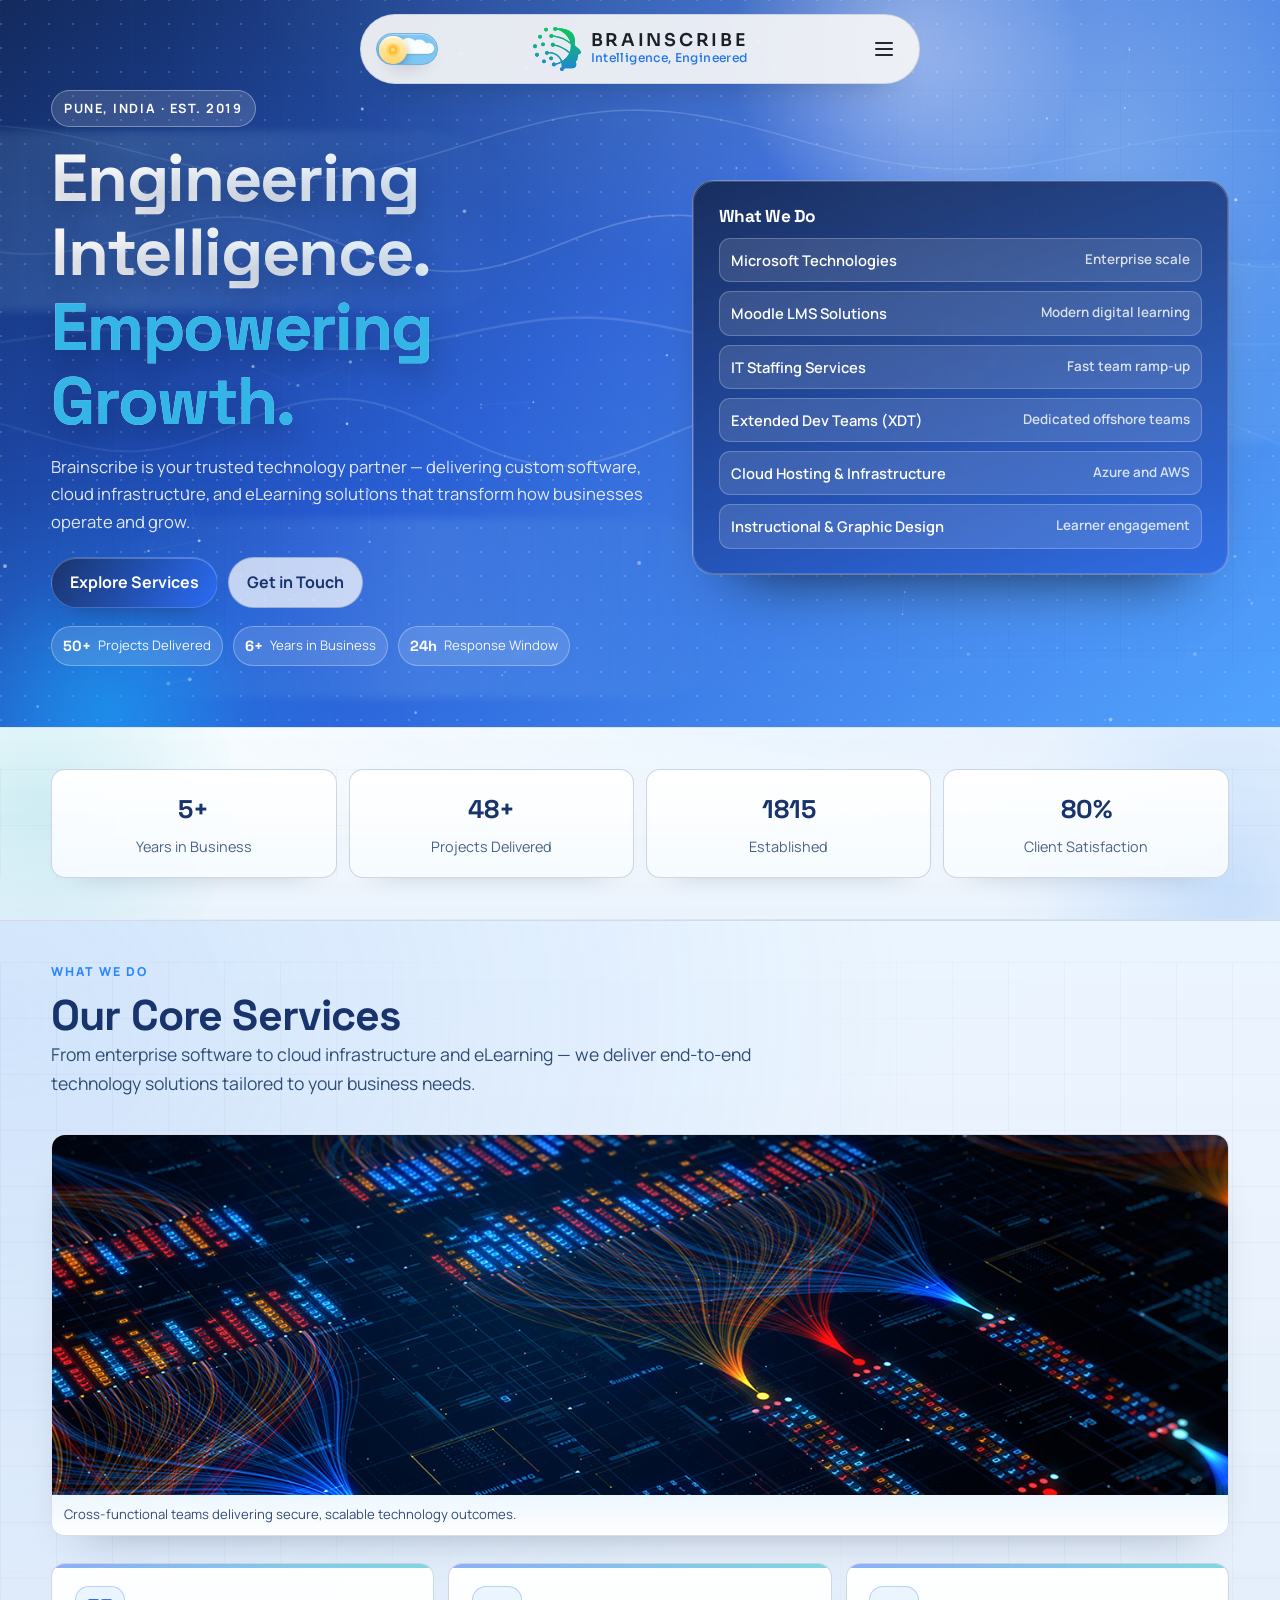
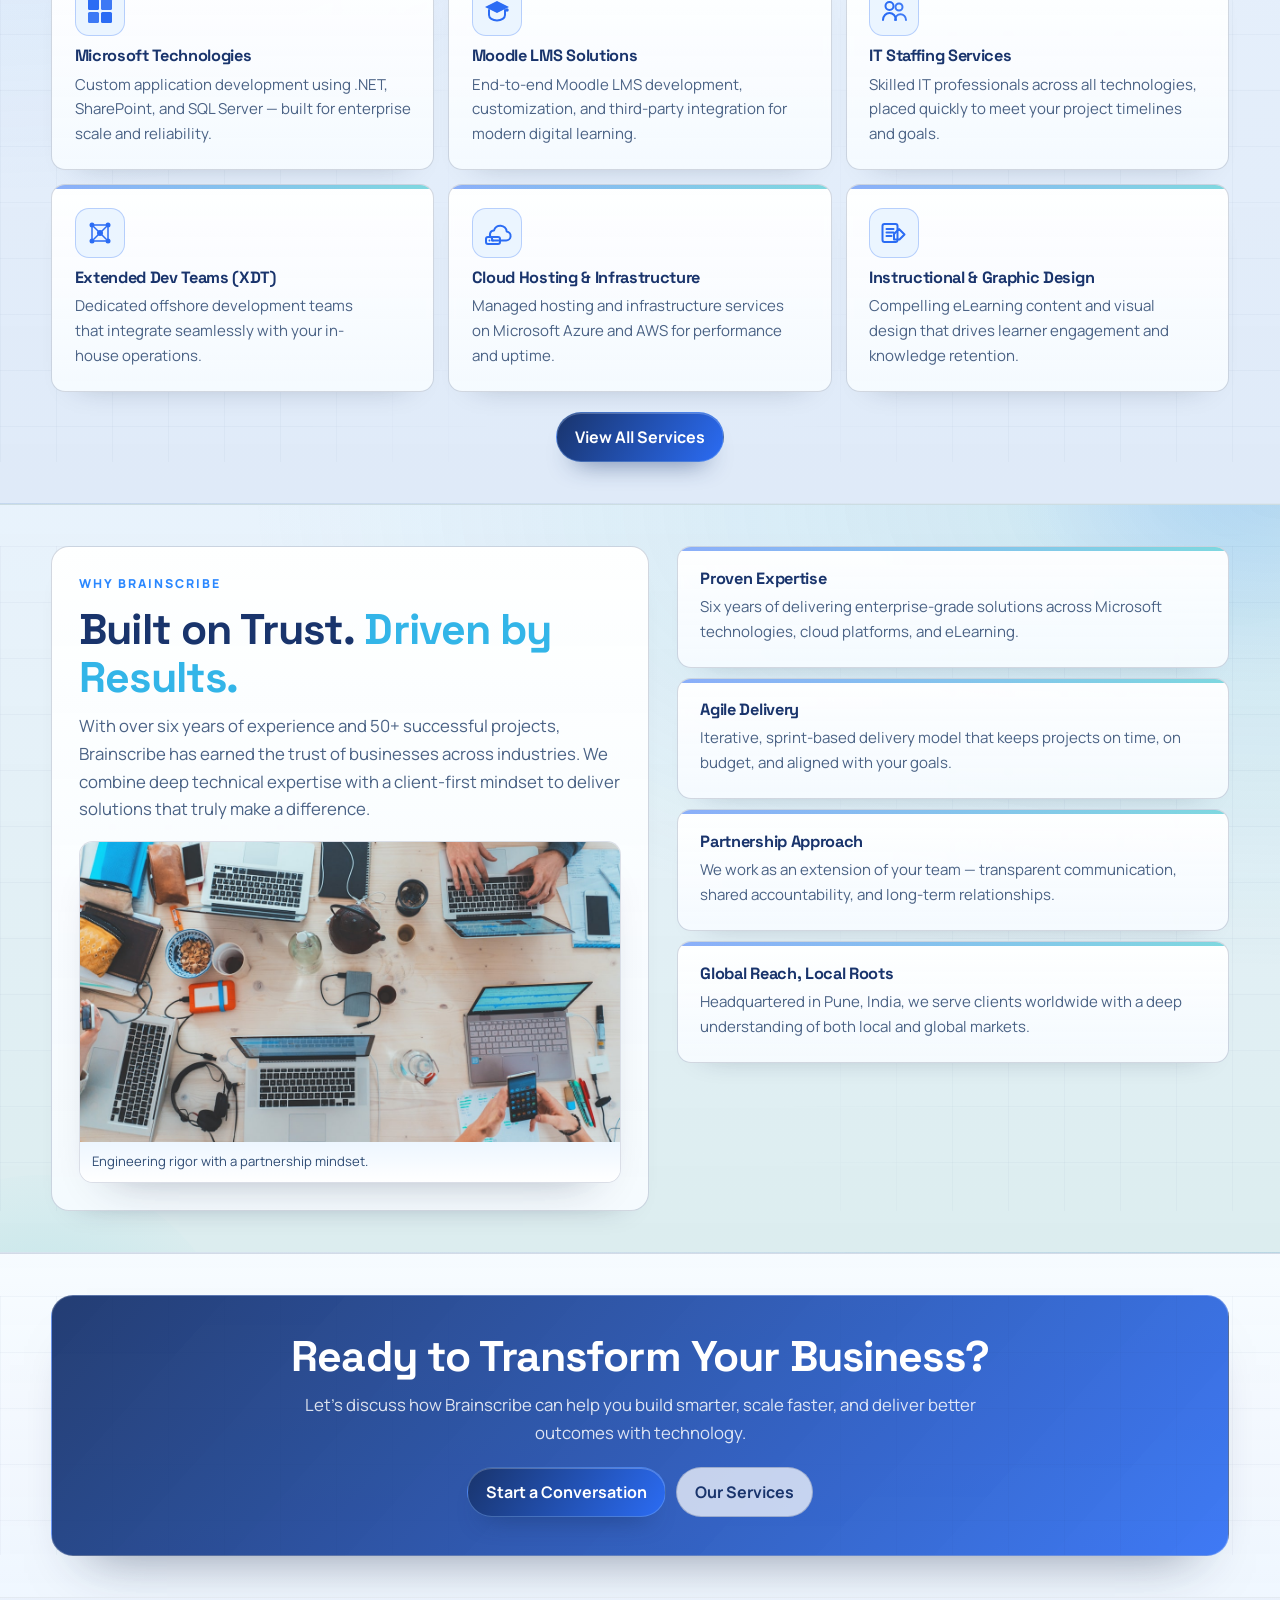
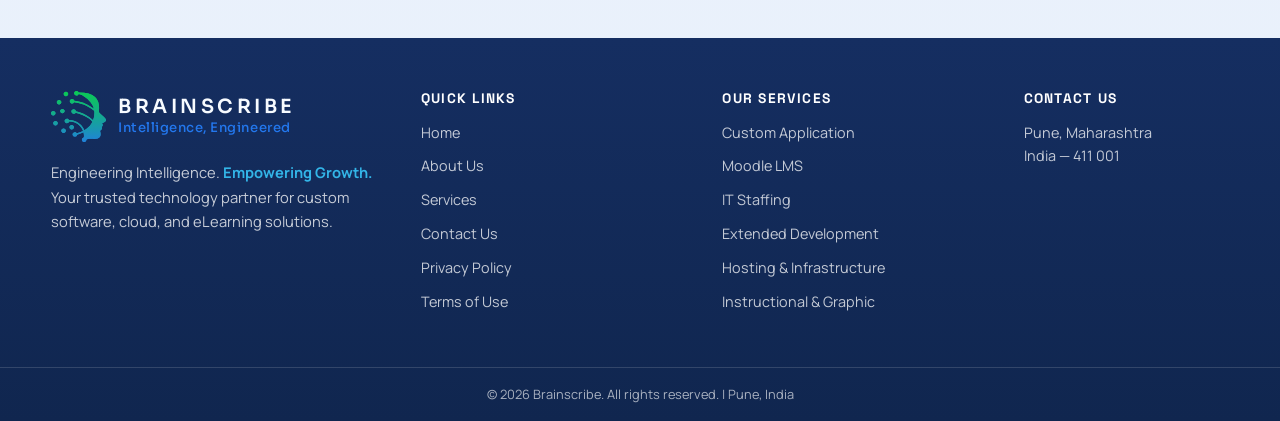
==== commit 2862311f: "Menu spelling test" ====
--- a/index.html
+++ b/index.html
@@ -35,7 +35,7 @@
             <div class="menu-body">
               <div class="menu-links-col">
                 <a class="active" href="index.html"><span class="menu-link-title">Home</span><span class="menu-link-meta">Start here</span></a>
-                <a href="about.html"><span class="menu-link-title">About Usaaa</span><span class="menu-link-meta">Who we are</span></a>
+                <a href="about.html"><span class="menu-link-title">About Us</span><span class="menu-link-meta">Who we are</span></a>
                 <a href="services.html"><span class="menu-link-title">Services</span><span class="menu-link-meta">What we do</span></a>
                 <div class="menu-service-links">
                   <a class="menu-sub-link" href="service-custom-application.html">01. Custom Application</a>
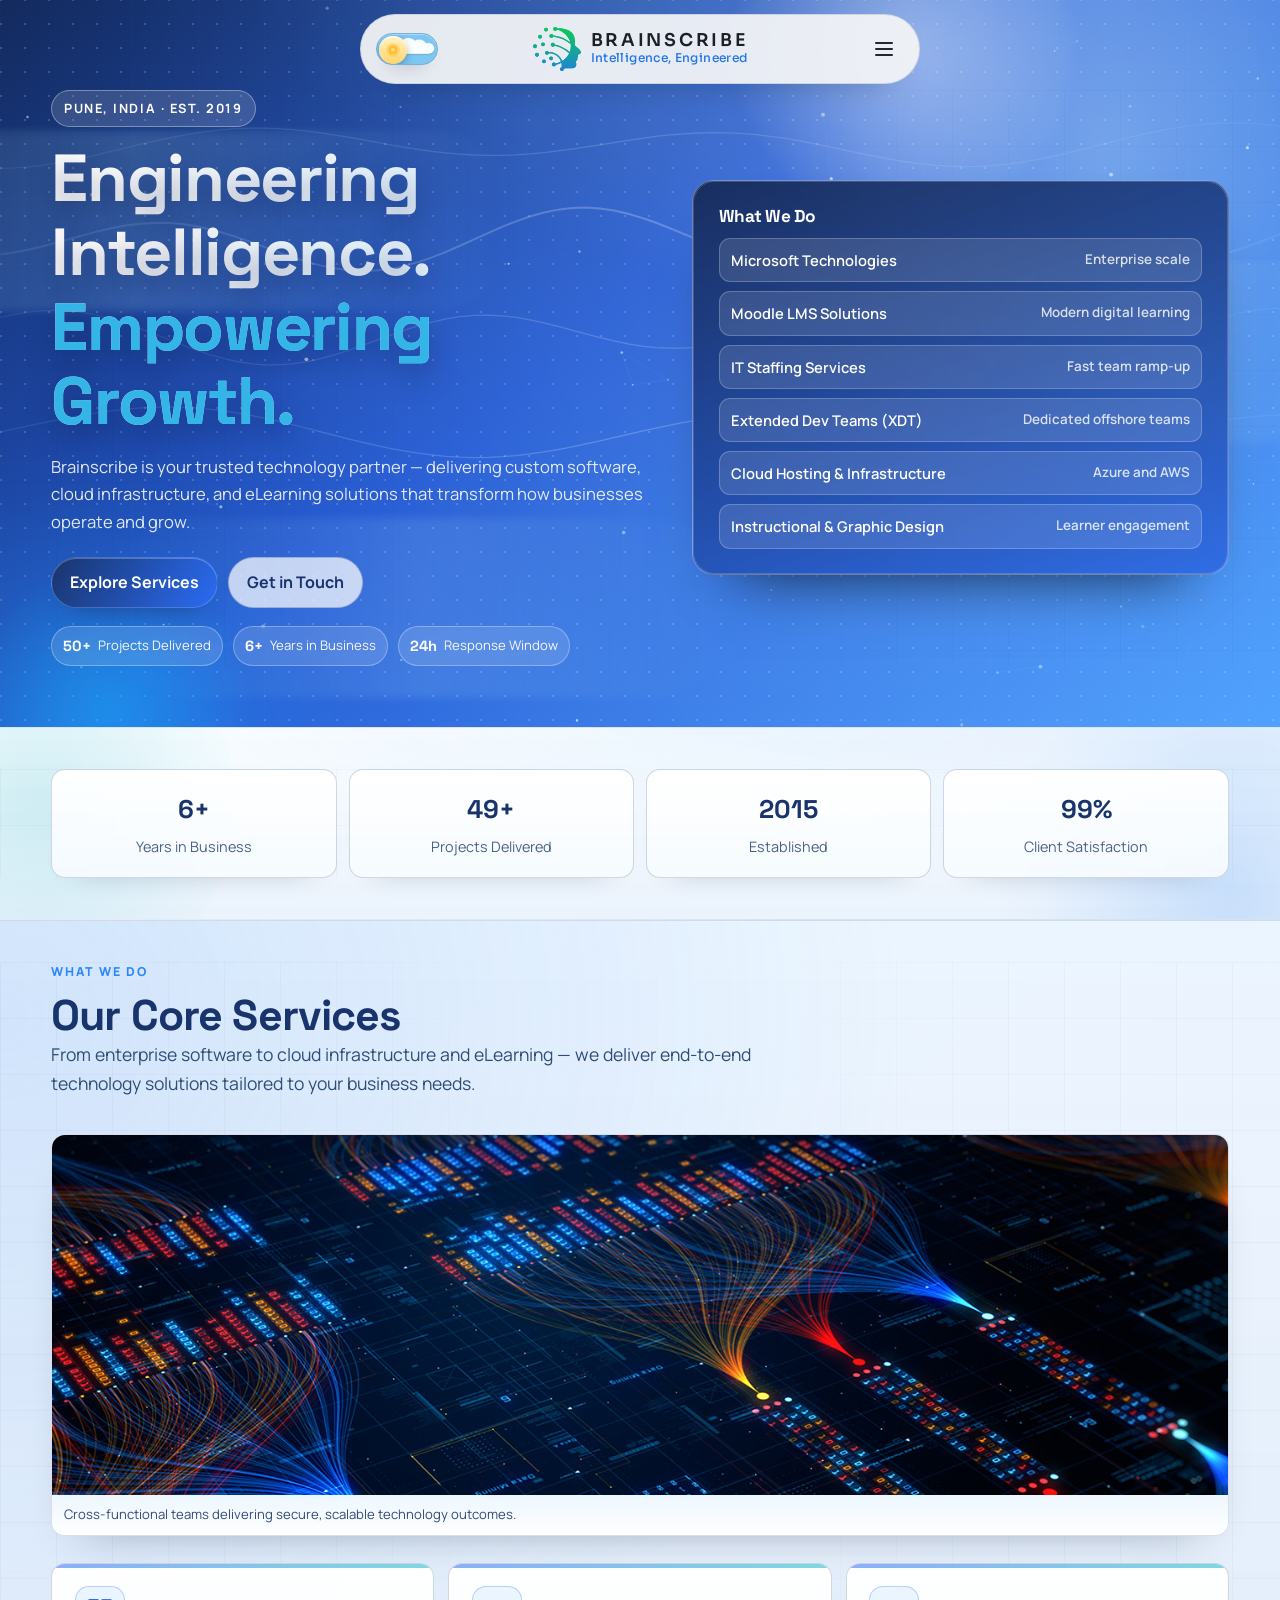
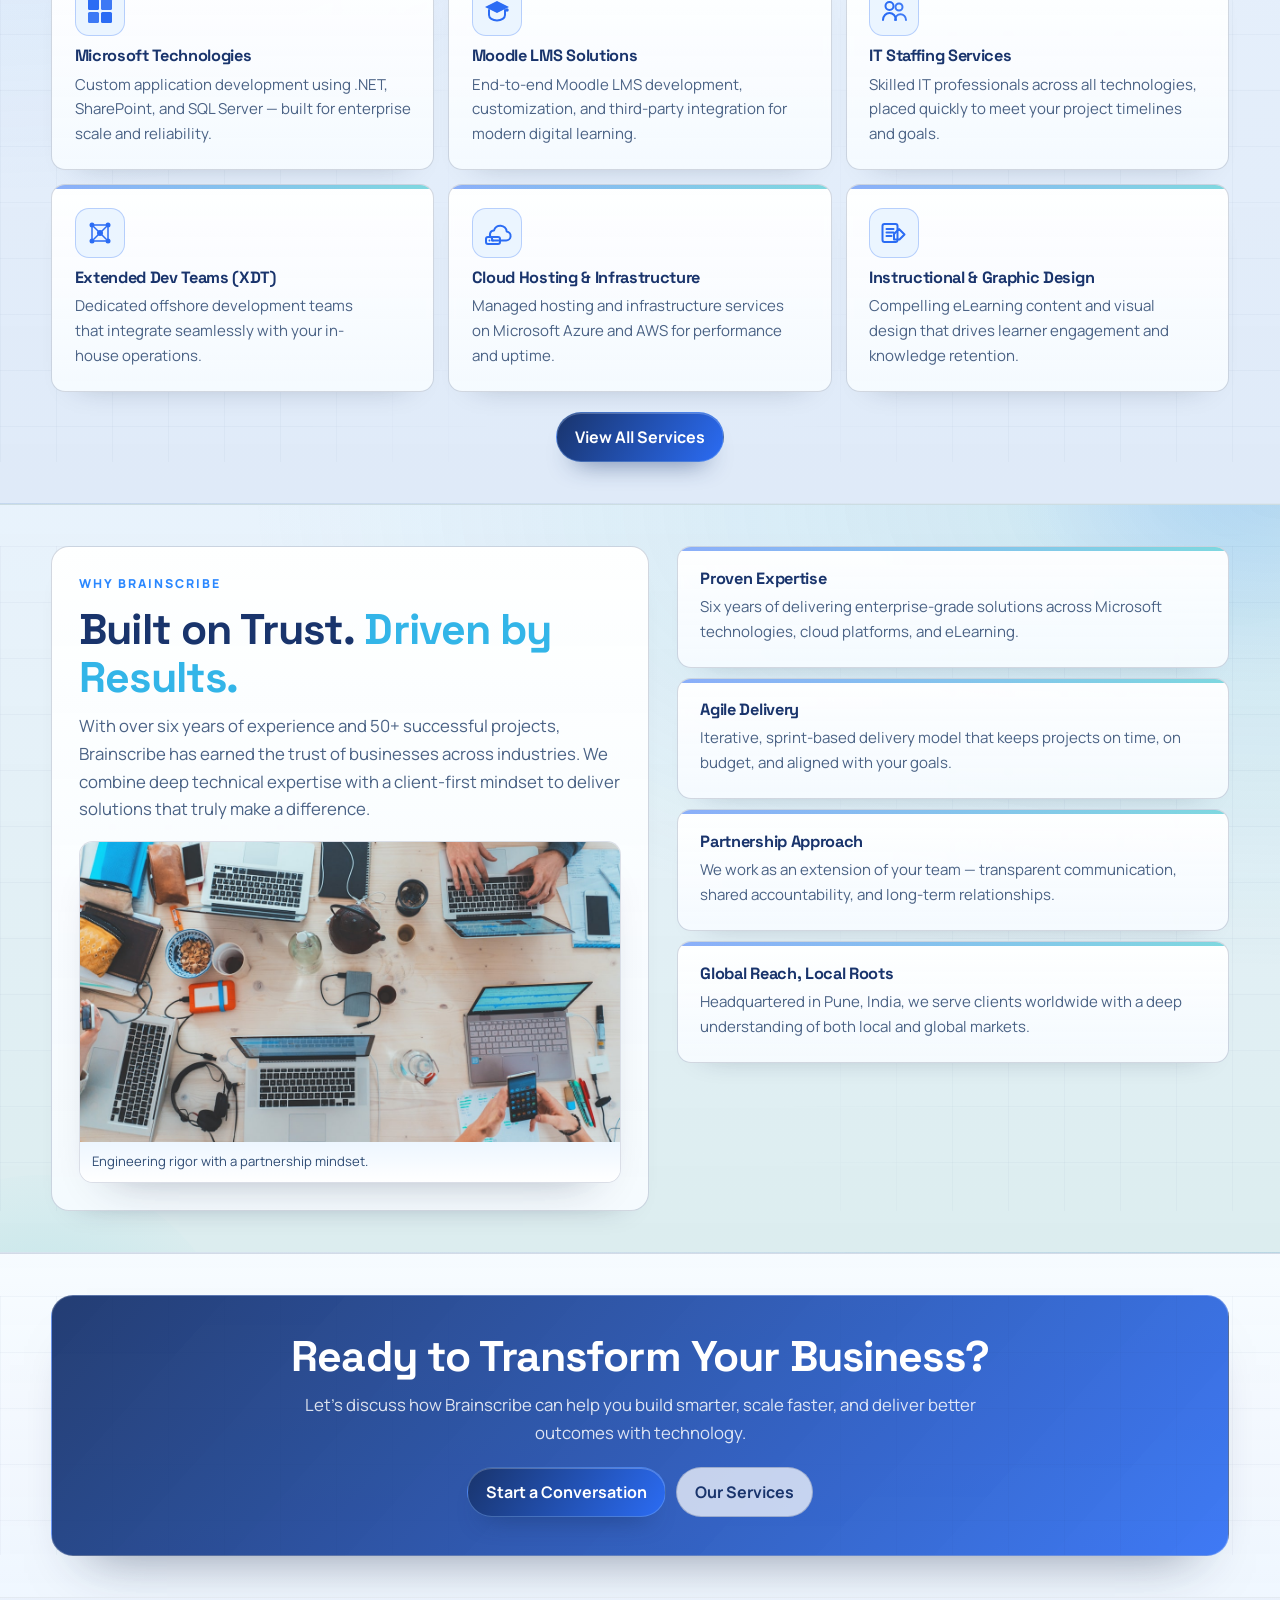
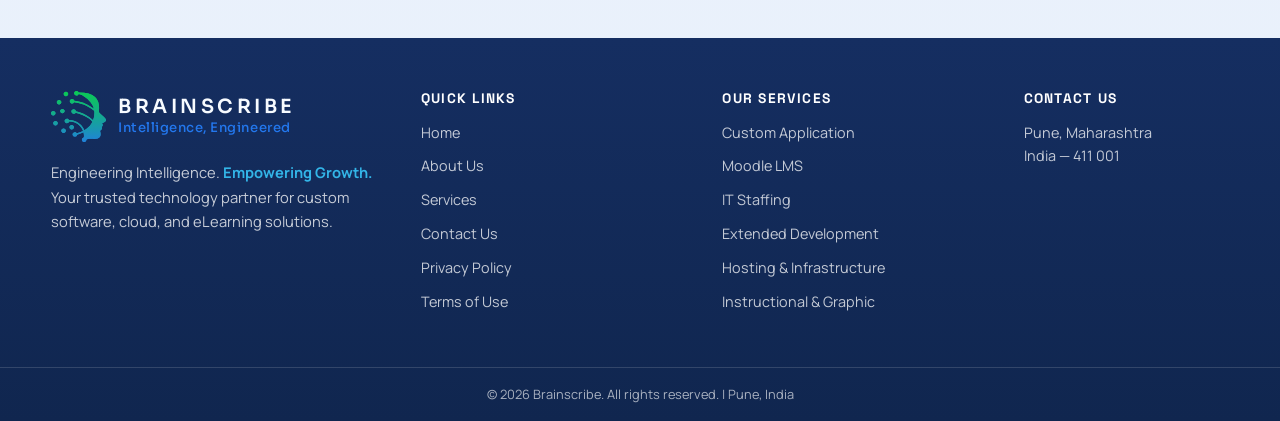
==== commit 02aa659d: "Enforce light theme default and improve page metadata" ====
--- a/index.html
+++ b/index.html
@@ -4,7 +4,8 @@
   <meta charset="UTF-8">
   <meta name="viewport" content="width=device-width, initial-scale=1.0">
   <link rel="icon" type="image/svg+xml" href="images/favicon.svg">
-  <title>Brainscribe Solutions LLP — IT Services & Custom Application Development</title>
+  <title>Brainscribe | IT Services, Cloud & Custom Application Development</title>
+  <meta name="description" content="Brainscribe delivers custom application development, cloud infrastructure, Moodle LMS, IT staffing, and digital learning solutions for growing businesses.">
   <link rel="preconnect" href="https://fonts.googleapis.com">
   <link rel="preconnect" href="https://fonts.gstatic.com" crossorigin>
   <link href="https://fonts.googleapis.com/css2?family=Manrope:wght@400;600;700;800&family=Sora:wght@500;600&family=Space+Grotesk:wght@500;600;700&display=swap" rel="stylesheet">
--- a/styles.css
+++ b/styles.css
@@ -2652,19 +2652,107 @@
   background: linear-gradient(180deg, rgba(247, 251, 255, 0.95), rgba(255, 255, 255, 0.86));
 }
 
-.card.contact-form-shell {
-  border-style: solid;
-  border-color: rgba(47, 119, 214, 0.34);
-  background:
-    radial-gradient(130% 120% at 10% 0%, rgba(56, 189, 248, 0.18), transparent 55%),
-    radial-gradient(120% 100% at 100% 100%, rgba(43, 108, 244, 0.16), transparent 60%),
-    linear-gradient(180deg, rgba(239, 248, 255, 0.97), rgba(230, 241, 255, 0.94));
-}
-
-.contact-form-embed {
-  display: block;
-  width: 100%;
-  height: 1320px;
+.card.contact-form-shell {
+  border-style: solid;
+  border-color: rgba(47, 119, 214, 0.34);
+  background:
+    radial-gradient(130% 120% at 10% 0%, rgba(56, 189, 248, 0.18), transparent 55%),
+    radial-gradient(120% 100% at 100% 100%, rgba(43, 108, 244, 0.16), transparent 60%),
+    linear-gradient(180deg, rgba(239, 248, 255, 0.97), rgba(230, 241, 255, 0.94));
+}
+
+.contact-form-host {
+  --hsf-background: #ffffff;
+  --hsf-background__card: #ffffff;
+  --hsf-text-color: #10213f;
+  --hsf-label-color: #19346c;
+  --hsf-field-text-color: #10213f;
+  --hsf-field-background-color: #ffffff;
+  --hsf-field-border-color: rgba(25, 52, 108, 0.18);
+  --hsf-button-background-color: #19346c;
+  --hsf-button-color: #ffffff;
+  --hsf-button-background-color-hover: #2b6cf4;
+  --hsf-global__font-family: "Manrope", sans-serif;
+  position: relative;
+  min-height: 760px;
+  margin-top: 1rem;
+  border-radius: 16px;
+  border: 1px solid rgba(25, 52, 108, 0.1);
+  background: linear-gradient(180deg, rgba(255, 255, 255, 0.99), rgba(247, 251, 255, 0.98));
+  box-shadow:
+    0 1px 0 rgba(255, 255, 255, 0.82) inset,
+    0 20px 40px -34px rgba(16, 33, 63, 0.36);
+  overflow: hidden;
+  color-scheme: light;
+}
+
+.contact-form-host.is-loading::before {
+  content: "Loading secure contact form...";
+  position: absolute;
+  left: 50%;
+  top: 1.2rem;
+  transform: translateX(-50%);
+  z-index: 1;
+  padding: 0.5rem 0.9rem;
+  border-radius: 999px;
+  background: rgba(230, 241, 255, 0.98);
+  border: 1px solid rgba(47, 119, 214, 0.18);
+  color: #304d75;
+  font-size: 0.85rem;
+  font-weight: 700;
+  letter-spacing: 0.02em;
+}
+
+.contact-form-host.is-loading::after {
+  content: "";
+  position: absolute;
+  inset: 0;
+  background:
+    linear-gradient(90deg, rgba(255, 255, 255, 0) 0%, rgba(255, 255, 255, 0.75) 48%, rgba(255, 255, 255, 0) 100%),
+    linear-gradient(180deg, rgba(255, 255, 255, 0.98), rgba(244, 249, 255, 0.98));
+  background-size: 210px 100%, 100% 100%;
+  background-repeat: no-repeat;
+  animation: contactFormShimmer 1.5s linear infinite;
+  pointer-events: none;
+}
+
+.contact-form-host.is-loaded::before,
+.contact-form-host.is-loaded::after {
+  content: none;
+}
+
+.contact-form-host .hs-form-frame,
+.contact-form-host .hs-form-frame iframe {
+  display: block;
+  width: 100%;
+  min-height: 760px;
+  border: 0;
+  background: transparent;
+}
+
+.contact-form-host .hs-form-frame {
+  position: relative;
+  z-index: 2;
+}
+
+.contact-form-host :is(input, select, textarea) {
+  color: #10213f;
+  background: #ffffff;
+}
+
+@keyframes contactFormShimmer {
+  0% {
+    background-position: -220px 0, 0 0;
+  }
+  100% {
+    background-position: calc(100% + 220px) 0, 0 0;
+  }
+}
+
+.contact-form-embed {
+  display: block;
+  width: 100%;
+  height: 1320px;
   min-height: 1320px;
   border: 0;
   border-radius: 12px;
@@ -2672,18 +2760,30 @@
   overflow: hidden;
 }
 
-@media (max-width: 980px) {
-  .contact-form-embed {
-    height: 1440px;
-    min-height: 1440px;
-  }
-}
-
-@media (max-width: 760px) {
-  .contact-form-embed {
-    height: 1560px;
-    min-height: 1560px;
-  }
+@media (max-width: 980px) {
+  .contact-form-host,
+  .contact-form-host .hs-form-frame,
+  .contact-form-host .hs-form-frame iframe {
+    min-height: 820px;
+  }
+
+  .contact-form-embed {
+    height: 1440px;
+    min-height: 1440px;
+  }
+}
+
+@media (max-width: 760px) {
+  .contact-form-host,
+  .contact-form-host .hs-form-frame,
+  .contact-form-host .hs-form-frame iframe {
+    min-height: 900px;
+  }
+
+  .contact-form-embed {
+    height: 1560px;
+    min-height: 1560px;
+  }
 
   .section {
     padding: clamp(1.8rem, 5.1vw, 2.35rem) 0;
@@ -4680,6 +4780,9 @@
   --toggle-knob: calc(var(--toggle-height) - (var(--toggle-pad) * 2));
   --toggle-shift: calc(var(--toggle-width) - var(--toggle-knob) - (var(--toggle-pad) * 2));
   --dark: 0;
+  --tooltip-bg: rgba(10, 26, 52, 0.95);
+  --tooltip-fg: #f2f7ff;
+  --tooltip-border: rgba(150, 183, 232, 0.35);
   position: relative;
   width: var(--toggle-width);
   height: var(--toggle-height);
@@ -4697,6 +4800,47 @@
   transition: transform 220ms ease;
 }
 
+.site-header .theme-toggle[data-tooltip-theme="light"] {
+  --tooltip-bg: rgba(246, 251, 255, 0.98);
+  --tooltip-fg: #102955;
+  --tooltip-border: rgba(118, 156, 210, 0.5);
+}
+
+.site-header .theme-toggle::before,
+.site-header .theme-toggle::after {
+  position: absolute;
+  left: var(--tooltip-left, 50%);
+  opacity: 0;
+  pointer-events: none;
+  transform: translateX(var(--tooltip-shift-x, -50%)) translateY(-4px);
+  transition: opacity 180ms ease, transform 180ms ease;
+  z-index: 12;
+}
+
+.site-header .theme-toggle::after {
+  content: attr(data-tooltip);
+  top: calc(100% + 10px);
+  background: var(--tooltip-bg);
+  color: var(--tooltip-fg);
+  font-size: 0.7rem;
+  font-weight: 600;
+  line-height: 1;
+  letter-spacing: 0.02em;
+  white-space: nowrap;
+  border-radius: 7px;
+  border: 1px solid var(--tooltip-border);
+  padding: 0.42rem 0.52rem;
+  box-shadow: 0 8px 20px rgba(6, 16, 32, 0.34);
+}
+
+.site-header .theme-toggle::before {
+  content: "";
+  top: calc(100% + 4px);
+  border-left: 5px solid transparent;
+  border-right: 5px solid transparent;
+  border-bottom: 5px solid var(--tooltip-bg);
+}
+
 .site-header .theme-toggle[aria-pressed="true"] {
   --dark: 1;
 }
@@ -4911,6 +5055,24 @@
     0 1px 0 rgba(255, 255, 255, 0.38) inset;
 }
 
+@media (hover: hover) and (pointer: fine) {
+  .site-header .theme-toggle:hover::before,
+  .site-header .theme-toggle:hover::after,
+  .site-header .theme-toggle:focus-visible::before,
+  .site-header .theme-toggle:focus-visible::after {
+    opacity: 1;
+    transform: translateX(var(--tooltip-shift-x, -50%)) translateY(0);
+  }
+}
+
+@media (hover: none), (pointer: coarse) {
+  .site-header .theme-toggle[data-tooltip-visible="true"]::before,
+  .site-header .theme-toggle[data-tooltip-visible="true"]::after {
+    opacity: 1;
+    transform: translateX(var(--tooltip-shift-x, -50%)) translateY(0);
+  }
+}
+
 .site-header .theme-toggle:focus-visible {
   outline: 2px solid rgba(120, 177, 255, 0.7);
   outline-offset: 2px;
@@ -4923,6 +5085,18 @@
 @media (max-width: 760px) {
   .site-header .theme-toggle {
     --toggle-width: 54px;
+    --tooltip-left: 0%;
+    --tooltip-shift-x: 0%;
+  }
+
+  .site-header .theme-toggle::after {
+    max-width: min(68vw, 200px);
+    white-space: normal;
+    line-height: 1.2;
+  }
+
+  .site-header .theme-toggle::before {
+    left: 14px;
   }
 }
 
@@ -5202,6 +5376,17 @@
     0 18px 44px rgba(0, 0, 0, 0.45);
 }
 
+html[data-theme="dark"] .contact-form-host {
+  border-color: rgba(164, 199, 255, 0.16);
+  background: linear-gradient(180deg, rgba(255, 255, 255, 0.99), rgba(244, 248, 255, 0.98));
+}
+
+html[data-theme="dark"] .contact-form-host.is-loading::before {
+  background: rgba(233, 241, 255, 0.98);
+  border-color: rgba(90, 162, 255, 0.24);
+  color: #304d75;
+}
+
 html[data-theme="dark"] .step .n {
   background: linear-gradient(145deg, rgba(90, 162, 255, 0.95), rgba(123, 182, 255, 0.9));
   color: #ffffff;
